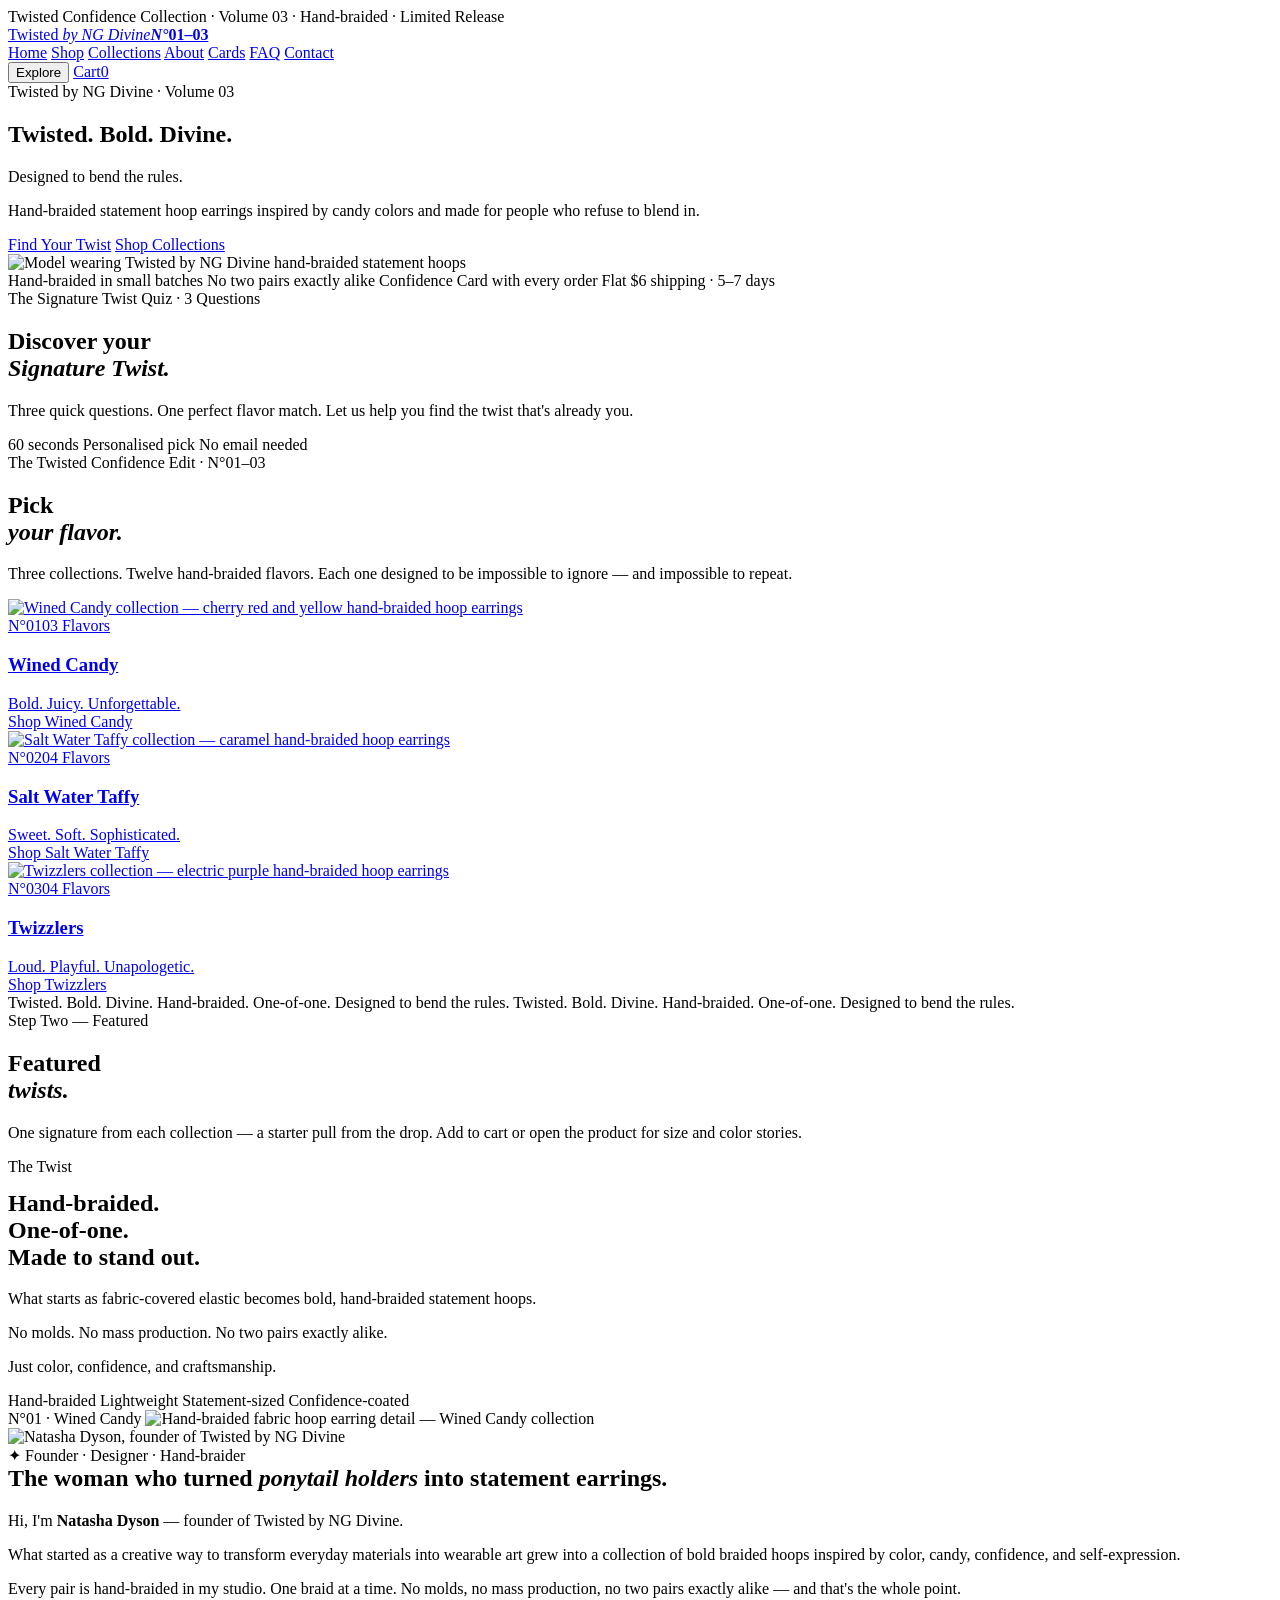
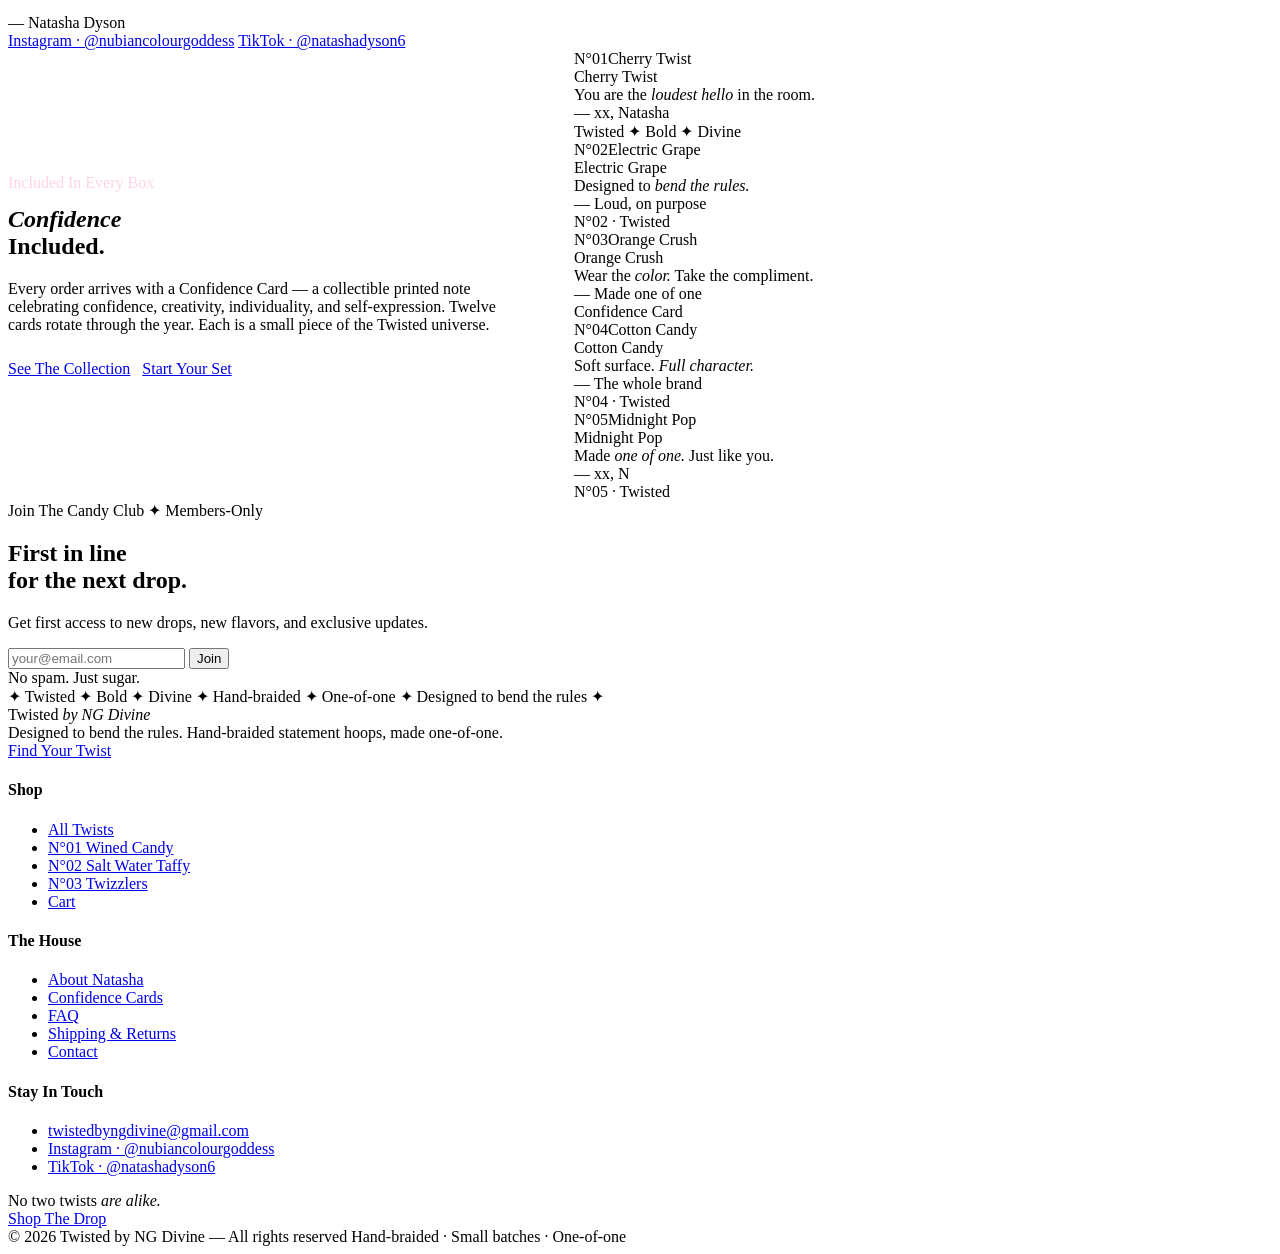
==== index.html @ 7762e37b "Add files via upload" ====
<!doctype html>
<html lang="en">
<head>
<meta charset="utf-8">
<meta name="viewport" content="width=device-width,initial-scale=1">
<title>Twisted by NG Divine — Hand-braided statement hoops</title>
<meta name="description" content="Hand-braided fabric statement hoop earrings inspired by candy colors. Twisted. Bold. Divine.">
<link rel="preconnect" href="https://fonts.googleapis.com">
<link rel="preconnect" href="https://fonts.gstatic.com" crossorigin>
<link href="https://fonts.googleapis.com/css2?family=Bodoni+Moda:ital,opsz,wght@0,6..96,400;0,6..96,500;1,6..96,400&family=Fraunces:ital,opsz,wght@0,9..144,400;0,9..144,500;1,9..144,400&family=Inter:wght@400;500&family=JetBrains+Mono:wght@400;500&display=swap" rel="stylesheet">
<link rel="stylesheet" href="assets/css/style.css">
</head>
<body>

<div class="announce"><span>Twisted Confidence Collection · Volume 03 · Hand-braided · Limited Release</span></div>

<header class="header">
  <div class="header-inner">
    <a href="index.html" class="brand"><span class="brand-name">Twisted <em>by NG Divine</em></span><b class="vol"><i>N°</i><span>01–03</span></b></a>
    <nav class="nav">
      <a href="index.html" class="active">Home</a>
      <a href="shop.html">Shop</a>
      <a href="collections.html">Collections</a>
      <a href="about.html">About</a>
      <a href="confidence-cards.html">Cards</a>
      <a href="faq.html">FAQ</a>
      <a href="contact.html">Contact</a>
    </nav>
    <div class="header-actions">
      <button class="menu-toggle" aria-label="Open menu"><span class="mt-icon" aria-hidden="true"></span><span class="mt-text">Explore</span></button>
      <a href="cart.html" class="cart-btn"><span class="cb-icon" aria-hidden="true"></span><span class="cb-text">Cart</span><span class="count cart-count">0</span></a>
    </div>
  </div>
</header>

<!-- HERO -->
<section class="hero">
  <div class="twinkles">
    <span class="sparkle-star pink" style="top:14%;left:46%"></span>
    <span class="sparkle-star orange" style="top:24%;right:8%;animation-delay:.7s"></span>
    <span class="sparkle-star purple" style="bottom:30%;left:14%;animation-delay:1.2s"></span>
    <span class="sparkle-star white" style="top:60%;right:38%;animation-delay:.4s"></span>
    <span class="sparkle-star pink" style="bottom:18%;right:14%;animation-delay:1.5s"></span>
  </div>
  <div class="hero-wrap">
    <div class="hero-text">
      <span class="eyebrow">Twisted by NG Divine · Volume 03</span>
      <h1 class="display">
        <span class="l">Twisted.</span>
        <span class="l">Bold.</span>
        <span class="l">Divine.</span>
      </h1>
      <div class="tagline">Designed to bend the rules.</div>
      <p class="copy">Hand-braided statement hoop earrings inspired by candy colors and made for people who refuse to blend in.</p>
      <div class="hero-ctas">
        <a href="#quiz-section" class="btn btn-primary">Find Your Twist</a>
        <a href="#collections" class="btn btn-outline">Shop Collections</a>
      </div>
    </div>
    <div class="hero-figure">
      <div class="hero-floats" aria-hidden="true">
        <span class="float a"></span>
        <span class="float b"></span>
        <span class="float c"></span>
      </div>
      <div class="frame">
        <img src="assets/img/hero-model.png" alt="Model wearing Twisted by NG Divine hand-braided statement hoops">
      </div>
    </div>
  </div>

  <div class="hero-strip">
    <span><i class="dot"></i> Hand-braided in small batches</span>
    <span><i class="dot p"></i> No two pairs exactly alike</span>
    <span><i class="dot o"></i> Confidence Card with every order</span>
    <span><i class="dot"></i> Flat $6 shipping · 5–7 days</span>
  </div>
</section>

<!-- QUIZ — Signature Brand Experience (Hero → Quiz → Collections) -->
<section class="quiz quiz-feature" id="quiz-section">
  <span class="orb pink med" style="top:-80px;left:-60px"></span>
  <span class="orb purple med" style="bottom:-100px;right:-60px"></span>
  <span class="orb orange small" style="top:30%;right:6%"></span>
  <div class="twinkles">
    <span class="sparkle-star pink" style="top:14%;left:10%"></span>
    <span class="sparkle-star orange" style="top:24%;right:14%;animation-delay:.6s"></span>
    <span class="sparkle-star purple" style="bottom:18%;left:18%;animation-delay:1.2s"></span>
    <span class="sparkle-star white" style="bottom:30%;right:22%;animation-delay:.3s"></span>
    <span class="sparkle-star pink" style="top:60%;left:48%;animation-delay:1.4s"></span>
  </div>
  <div class="quiz-feature-head wrap">
    <span class="eyebrow">The Signature Twist Quiz · 3 Questions</span>
    <h2 class="display">Discover your<br><em style="font-style:italic">Signature Twist.</em></h2>
    <p class="lead">Three quick questions. One perfect flavor match. Let us help you find the twist that's already you.</p>
    <div class="quiz-meta">
      <span><i class="qm-dot"></i> 60 seconds</span>
      <span><i class="qm-dot p"></i> Personalised pick</span>
      <span><i class="qm-dot o"></i> No email needed</span>
    </div>
  </div>
  <div id="quiz" class="quiz-card quiz-card-feature"></div>
</section>

<!-- PICK YOUR FLAVOR / COLLECTIONS -->
<section id="collections" class="section-tint-candy">
  <span class="orb pink med" style="top:-80px;left:-100px"></span>
  <span class="orb purple small" style="bottom:-60px;right:10%"></span>
  <span class="orb orange small" style="top:30%;right:-60px"></span>
  <div class="twinkles">
    <span class="sparkle-star pink" style="top:18%;left:8%"></span>
    <span class="sparkle-star orange" style="top:62%;left:48%;animation-delay:1s"></span>
    <span class="sparkle-star purple" style="top:30%;right:14%;animation-delay:.6s"></span>
    <span class="sparkle-star white" style="bottom:14%;left:36%;animation-delay:1.4s"></span>
  </div>
  <div class="section-head wrap">
    <div>
      <span class="eyebrow">The Twisted Confidence Edit · N°01–03</span>
      <h2 class="display">Pick<br><em style="font-style:italic;color:var(--pink)">your flavor.</em></h2>
    </div>
    <p class="lead">Three collections. Twelve hand-braided flavors. Each one designed to be impossible to ignore — and impossible to repeat.</p>
  </div>

  <div class="flavors">
    <a href="collection.html?c=wined-candy" class="flavor" data-reveal>
      <img src="assets/img/wined-candy.png" alt="Wined Candy collection — cherry red and yellow hand-braided hoop earrings">
      <div class="meta"><span>N°01</span><span>03 Flavors</span></div>
      <div class="body">
        <h3>Wined Candy</h3>
        <div class="sub">Bold. Juicy. Unforgettable.</div>
        <div class="swatches"><i class="sw" style="background:#D7142A"></i><i class="sw" style="background:#F8C400"></i><i class="sw" style="background:#1E63E0"></i><i class="sw" style="background:#9CD66E"></i></div>
        <div class="more">Shop Wined Candy</div>
      </div>
    </a>
    <a href="collection.html?c=salt-water-taffy" class="flavor" data-reveal>
      <img src="assets/img/salt-water-taffy.png" alt="Salt Water Taffy collection — caramel hand-braided hoop earrings">
      <div class="meta"><span>N°02</span><span>04 Flavors</span></div>
      <div class="body">
        <h3>Salt Water Taffy</h3>
        <div class="sub">Sweet. Soft. Sophisticated.</div>
        <div class="swatches"><i class="sw" style="background:#B07A45"></i><i class="sw" style="background:#F2E0C6"></i><i class="sw" style="background:#FFB68A"></i><i class="sw" style="background:#FCE38A"></i></div>
        <div class="more">Shop Salt Water Taffy</div>
      </div>
    </a>
    <a href="collection.html?c=twizzlers" class="flavor" data-reveal>
      <img src="assets/img/twizzlers.png" alt="Twizzlers collection — electric purple hand-braided hoop earrings">
      <div class="meta"><span>N°03</span><span>04 Flavors</span></div>
      <div class="body">
        <h3>Twizzlers</h3>
        <div class="sub">Loud. Playful. Unapologetic.</div>
        <div class="swatches"><i class="sw" style="background:#0A0606"></i><i class="sw" style="background:#7B2FBE"></i><i class="sw" style="background:#FF4FA1"></i><i class="sw" style="background:#7BC7FF"></i></div>
        <div class="more">Shop Twizzlers</div>
      </div>
    </a>
  </div>
</section>

<!-- MARQUEE -->
<div class="marquee">
  <div class="marquee-track">
    <span>Twisted. <i class="dot"></i> Bold. <i class="dot p"></i> Divine. <i class="dot o"></i> Hand-braided. <i class="dot"></i> One-of-one. <i class="dot p"></i> Designed to bend the rules. <i class="dot o"></i></span>
    <span>Twisted. <i class="dot"></i> Bold. <i class="dot p"></i> Divine. <i class="dot o"></i> Hand-braided. <i class="dot"></i> One-of-one. <i class="dot p"></i> Designed to bend the rules. <i class="dot o"></i></span>
  </div>
</div>
<div class="connector"></div>

<!-- FEATURED -->
<section id="featured">
  <span class="orb pink small" style="top:-40px;right:8%"></span>
  <span class="orb orange small" style="bottom:-60px;left:6%"></span>
  <div class="twinkles">
    <span class="sparkle-star pink" style="top:14%;left:6%"></span>
    <span class="sparkle-star purple" style="top:28%;right:8%;animation-delay:.7s"></span>
    <span class="sparkle-star orange" style="bottom:24%;left:24%;animation-delay:1.2s"></span>
    <span class="sparkle-star white" style="bottom:14%;right:18%;animation-delay:.3s"></span>
  </div>
  <div class="section-head wrap">
    <div>
      <span class="eyebrow">Step Two — Featured</span>
      <h2 class="display">Featured<br><em style="font-style:italic;color:var(--purple)">twists.</em></h2>
    </div>
    <p class="lead">One signature from each collection — a starter pull from the drop. Add to cart or open the product for size and color stories.</p>
  </div>
  <div id="featured-grid" class="featured-grid wrap"></div>
</section>

<div class="connector"></div>

<!-- THE TWIST -->
<section class="twist">
  <div class="wrap">
    <div data-reveal>
      <span class="eyebrow" style="color:var(--pink)">The Twist</span>
      <h2 class="display" style="margin-top:14px">
        <span style="display:block">Hand-braided.</span>
        <span class="pink" style="display:block">One-of-one.</span>
        <span class="org" style="display:block">Made to stand out.</span>
      </h2>
      <div class="copy">
        <p>What starts as fabric-covered elastic becomes bold, hand-braided statement hoops.</p>
        <p>No molds. No mass production. No two pairs exactly alike.</p>
        <p>Just color, confidence, and craftsmanship.</p>
      </div>
      <div class="ticker">
        <span><i class="d"></i> Hand-braided</span>
        <span><i class="d" style="background:var(--orange)"></i> Lightweight</span>
        <span><i class="d" style="background:var(--purple)"></i> Statement-sized</span>
        <span><i class="d"></i> Confidence-coated</span>
      </div>
    </div>
    <div class="twist-figure" data-reveal>
      <span class="badge">N°01 · Wined Candy</span>
      <img src="assets/img/wined-candy.png" alt="Hand-braided fabric hoop earring detail — Wined Candy collection">
    </div>
  </div>
</section>

<!-- FOUNDER -->
<section class="founder">
  <span class="orb orange med" style="top:-100px;left:-80px"></span>
  <span class="orb pink small" style="bottom:-40px;right:8%"></span>
  <div class="twinkles">
    <span class="sparkle-star pink" style="top:14%;left:48%"></span>
    <span class="sparkle-star orange" style="top:42%;right:10%;animation-delay:.7s"></span>
    <span class="sparkle-star purple" style="bottom:18%;left:40%;animation-delay:1.1s"></span>
    <span class="sparkle-star white" style="top:28%;right:42%;animation-delay:.4s"></span>
  </div>
  <div class="wrap">
    <div class="founder-img" data-reveal>
      <img src="assets/img/natasha.png" alt="Natasha Dyson, founder of Twisted by NG Divine">
    </div>
    <div data-reveal>
      <div class="founder-tag">✦ Founder · Designer · Hand-braider</div>
      <h2 class="display" style="margin-top:0">The woman who turned <em>ponytail holders</em> into statement earrings.</h2>
      <p class="founder-lead">Hi, I'm <strong>Natasha Dyson</strong> — founder of Twisted by NG Divine.</p>
      <p>What started as a creative way to transform everyday materials into wearable art grew into a collection of bold braided hoops inspired by color, candy, confidence, and self-expression.</p>
      <p>Every pair is hand-braided in my studio. One braid at a time. No molds, no mass production, no two pairs exactly alike — and that's the whole point.</p>
      <div class="sig">— Natasha Dyson</div>
      <div class="socials">
        <a href="https://instagram.com/nubiancolourgoddess" target="_blank" rel="noopener">Instagram · @nubiancolourgoddess</a>
        <a href="https://tiktok.com/@natashadyson6" target="_blank" rel="noopener">TikTok · @natashadyson6</a>
      </div>
    </div>
  </div>
</section>

<!-- CONFIDENCE CARDS -->
<section class="cc">
  <div class="twinkles">
    <span class="sparkle-star white" style="top:14%;left:8%"></span>
    <span class="sparkle-star pink" style="top:36%;right:14%;animation-delay:.6s"></span>
    <span class="sparkle-star orange" style="bottom:22%;left:24%;animation-delay:1.2s"></span>
    <span class="sparkle-star white" style="bottom:14%;right:8%;animation-delay:.3s"></span>
  </div>
  <div class="wrap" style="display:grid;grid-template-columns:.85fr 1.15fr;gap:50px;align-items:center">
    <div data-reveal>
      <span class="eyebrow" style="color:#ffd3e8">Included In Every Box</span>
      <h2 class="display" style="margin-top:14px"><em>Confidence</em><br>Included.</h2>
      <p>Every order arrives with a Confidence Card — a collectible printed note celebrating confidence, creativity, individuality, and self-expression. Twelve cards rotate through the year. Each is a small piece of the Twisted universe.</p>
      <div style="margin-top:26px;display:flex;gap:12px;flex-wrap:wrap">
        <a href="confidence-cards.html" class="btn btn-cream">See The Collection</a>
        <a href="shop.html" class="btn btn-pink">Start Your Set</a>
      </div>
    </div>
    <div class="collectible-strip" data-reveal>
      <article class="collectible cherry">
        <span class="gloss"></span><i class="csp a"></i><i class="csp b"></i><i class="csp c"></i>
        <div class="col-head"><span class="col-num">N°01</span><span class="col-stamp">Cherry Twist</span></div>
        <div>
          <div class="col-flavor"><i style="background:#ffe5ec"></i> Cherry Twist</div>
          <div class="col-quote">You are the <em>loudest hello</em> in the room.</div>
        </div>
        <div class="col-bot"><div class="col-sig">— xx, Natasha</div><div class="col-mark">Twisted ✦ Bold ✦ Divine</div></div>
      </article>
      <article class="collectible grape">
        <span class="gloss"></span><i class="csp a"></i><i class="csp b"></i><i class="csp c"></i>
        <div class="col-head"><span class="col-num">N°02</span><span class="col-stamp">Electric Grape</span></div>
        <div>
          <div class="col-flavor"><i style="background:#e9d4ff"></i> Electric Grape</div>
          <div class="col-quote">Designed to <em>bend the rules.</em></div>
        </div>
        <div class="col-bot"><div class="col-sig">— Loud, on purpose</div><div class="col-mark">N°02 · Twisted</div></div>
      </article>
      <article class="collectible orange">
        <span class="gloss"></span><i class="csp a"></i><i class="csp b"></i><i class="csp c"></i>
        <div class="col-head"><span class="col-num">N°03</span><span class="col-stamp">Orange Crush</span></div>
        <div>
          <div class="col-flavor"><i style="background:#ffe2c2"></i> Orange Crush</div>
          <div class="col-quote">Wear the <em>color.</em> Take the compliment.</div>
        </div>
        <div class="col-bot"><div class="col-sig">— Made one of one</div><div class="col-mark">Confidence Card</div></div>
      </article>
      <article class="collectible cotton">
        <span class="gloss"></span><i class="csp a"></i><i class="csp b"></i><i class="csp c"></i>
        <div class="col-head"><span class="col-num">N°04</span><span class="col-stamp">Cotton Candy</span></div>
        <div>
          <div class="col-flavor"><i style="background:#fff"></i> Cotton Candy</div>
          <div class="col-quote">Soft surface. <em>Full character.</em></div>
        </div>
        <div class="col-bot"><div class="col-sig">— The whole brand</div><div class="col-mark">N°04 · Twisted</div></div>
      </article>
      <article class="collectible midnight">
        <span class="gloss"></span><i class="csp a"></i><i class="csp b"></i><i class="csp c"></i>
        <div class="col-head"><span class="col-num">N°05</span><span class="col-stamp">Midnight Pop</span></div>
        <div>
          <div class="col-flavor"><i style="background:var(--pink);box-shadow:0 0 12px var(--pink)"></i> Midnight Pop</div>
          <div class="col-quote">Made <em>one of one.</em> Just like you.</div>
        </div>
        <div class="col-bot"><div class="col-sig">— xx, N</div><div class="col-mark">N°05 · Twisted</div></div>
      </article>
    </div>
  </div>
</section>

<!-- NEWSLETTER -->
<section class="news">
  <div class="twinkles">
    <span class="sparkle-star white" style="top:14%;left:8%"></span>
    <span class="sparkle-star pink" style="top:22%;right:12%;animation-delay:.6s"></span>
    <span class="sparkle-star white" style="bottom:24%;left:18%;animation-delay:1.2s"></span>
    <span class="sparkle-star pink" style="bottom:14%;right:8%;animation-delay:.3s"></span>
    <span class="sparkle-star white" style="top:48%;left:42%;animation-delay:1.6s"></span>
  </div>
  <div class="wrap">
    <span class="eyebrow">Join The Candy Club ✦ Members-Only</span>
    <h2 class="display">First in line<br>for the next drop.</h2>
    <p>Get first access to new drops, new flavors, and exclusive updates.</p>
    <form class="news-form" autocomplete="off">
      <input type="email" placeholder="your@email.com" required>
      <button class="btn btn-primary" type="submit">Join</button>
    </form>
    <div class="small">No spam. Just sugar.</div>
  </div>
</section>

<div class="divider-strip"><span>✦ Twisted ✦ Bold ✦ Divine ✦ Hand-braided ✦ One-of-one ✦ Designed to bend the rules ✦</span></div>

<!-- FOOTER -->
<footer class="footer">
  <div class="footer-grid">
    <div class="footer-brand">
      <div class="brand">Twisted <em style="font-style:italic">by NG Divine</em></div>
      <div class="tagline">Designed to bend the rules. Hand-braided statement hoops, made one-of-one.</div>
      <a href="shop.html" class="btn btn-pink">Find Your Twist</a>
    </div>
    <div class="footer-col">
      <h4>Shop</h4>
      <ul>
        <li><a href="shop.html">All Twists</a></li>
        <li><a href="collection.html?c=wined-candy">N°01 Wined Candy</a></li>
        <li><a href="collection.html?c=salt-water-taffy">N°02 Salt Water Taffy</a></li>
        <li><a href="collection.html?c=twizzlers">N°03 Twizzlers</a></li>
        <li><a href="cart.html">Cart</a></li>
      </ul>
    </div>
    <div class="footer-col">
      <h4>The House</h4>
      <ul>
        <li><a href="about.html">About Natasha</a></li>
        <li><a href="confidence-cards.html">Confidence Cards</a></li>
        <li><a href="faq.html">FAQ</a></li>
        <li><a href="shipping.html">Shipping & Returns</a></li>
        <li><a href="contact.html">Contact</a></li>
      </ul>
    </div>
    <div class="footer-col">
      <h4>Stay In Touch</h4>
      <ul>
        <li><a href="mailto:twistedbyngdivine@gmail.com">twistedbyngdivine@gmail.com</a></li>
        <li><a href="https://instagram.com/nubiancolourgoddess" target="_blank" rel="noopener">Instagram · @nubiancolourgoddess</a></li>
        <li><a href="https://tiktok.com/@natashadyson6" target="_blank" rel="noopener">TikTok · @natashadyson6</a></li>
      </ul>
    </div>
  </div>
  <div class="footer-statement">
    <div class="big">No two twists <em>are alike.</em></div>
    <a href="shop.html" class="btn btn-pink">Shop The Drop</a>
  </div>
  <div class="footer-bottom">
    <span>© 2026 Twisted by NG Divine — All rights reserved</span>
    <span>Hand-braided · Small batches · One-of-one</span>
  </div>
</footer>

<script src="assets/js/app.js"></script>
</body>
</html>
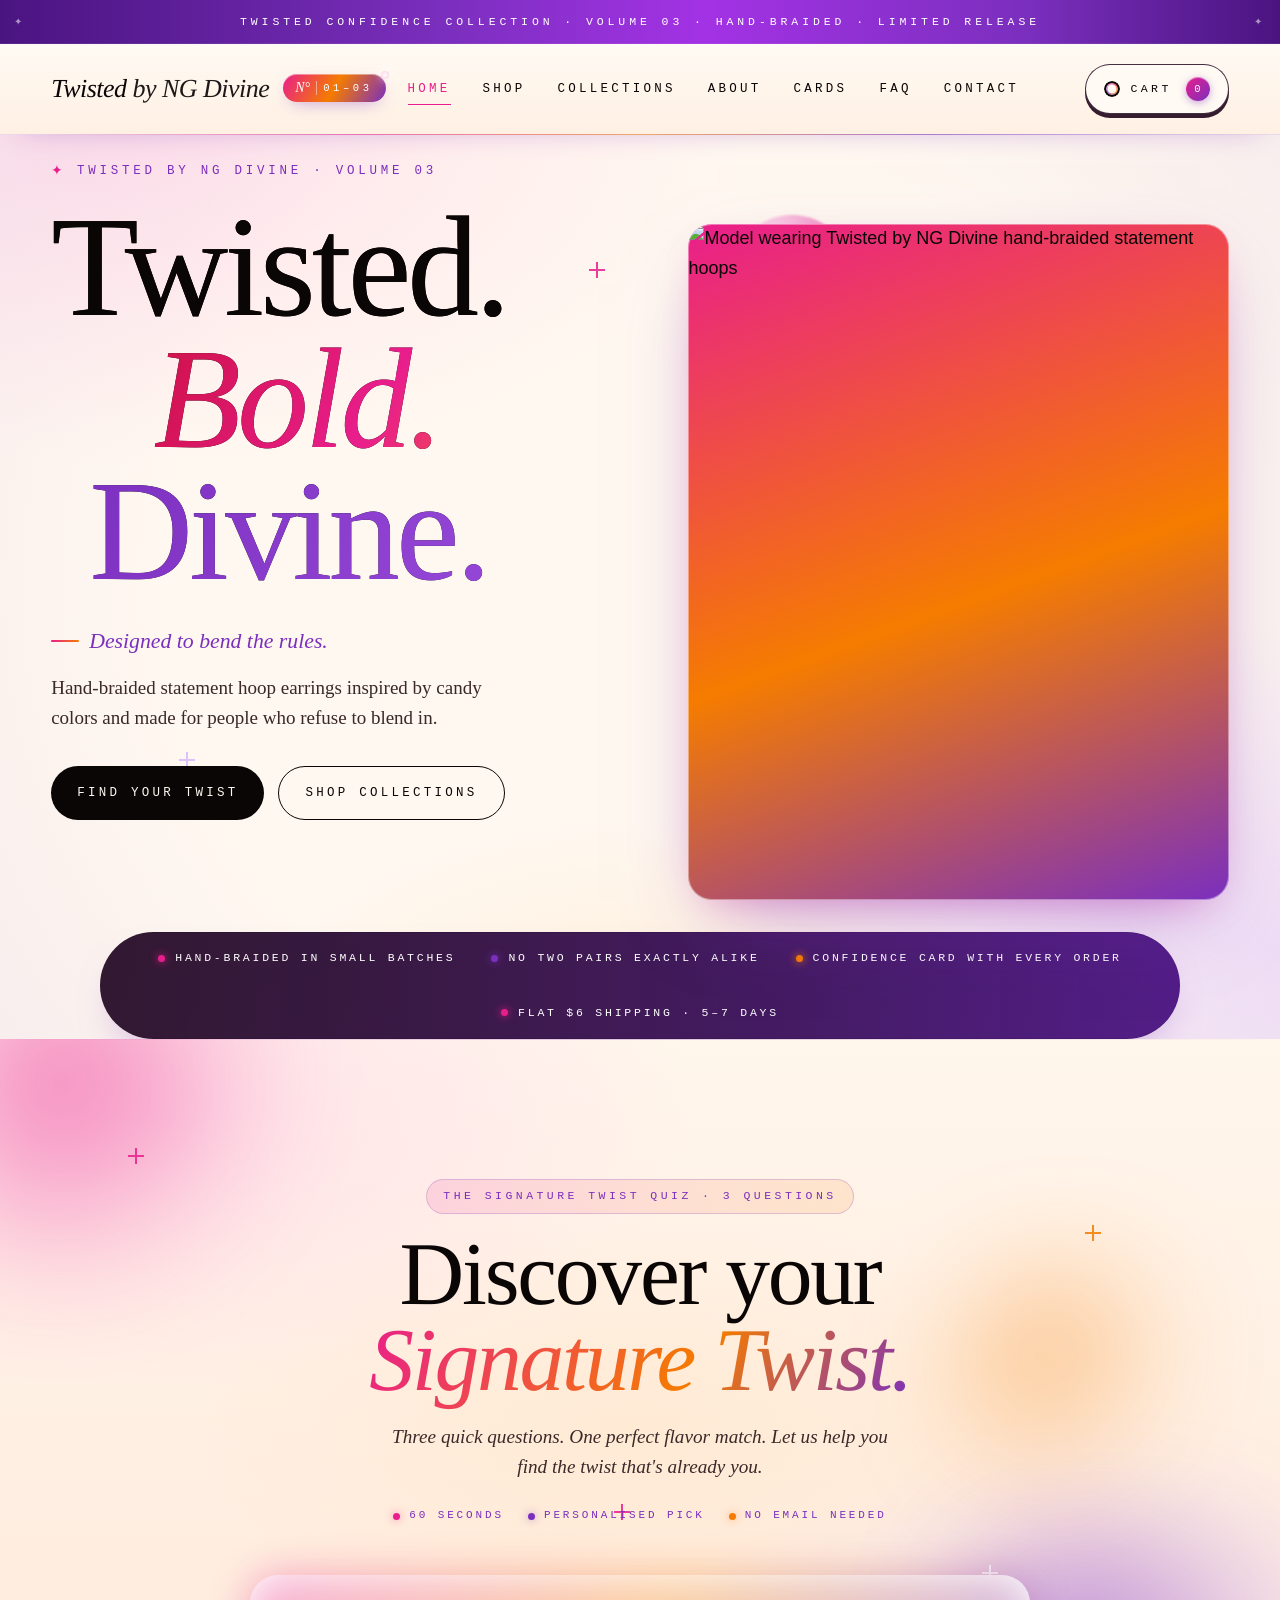
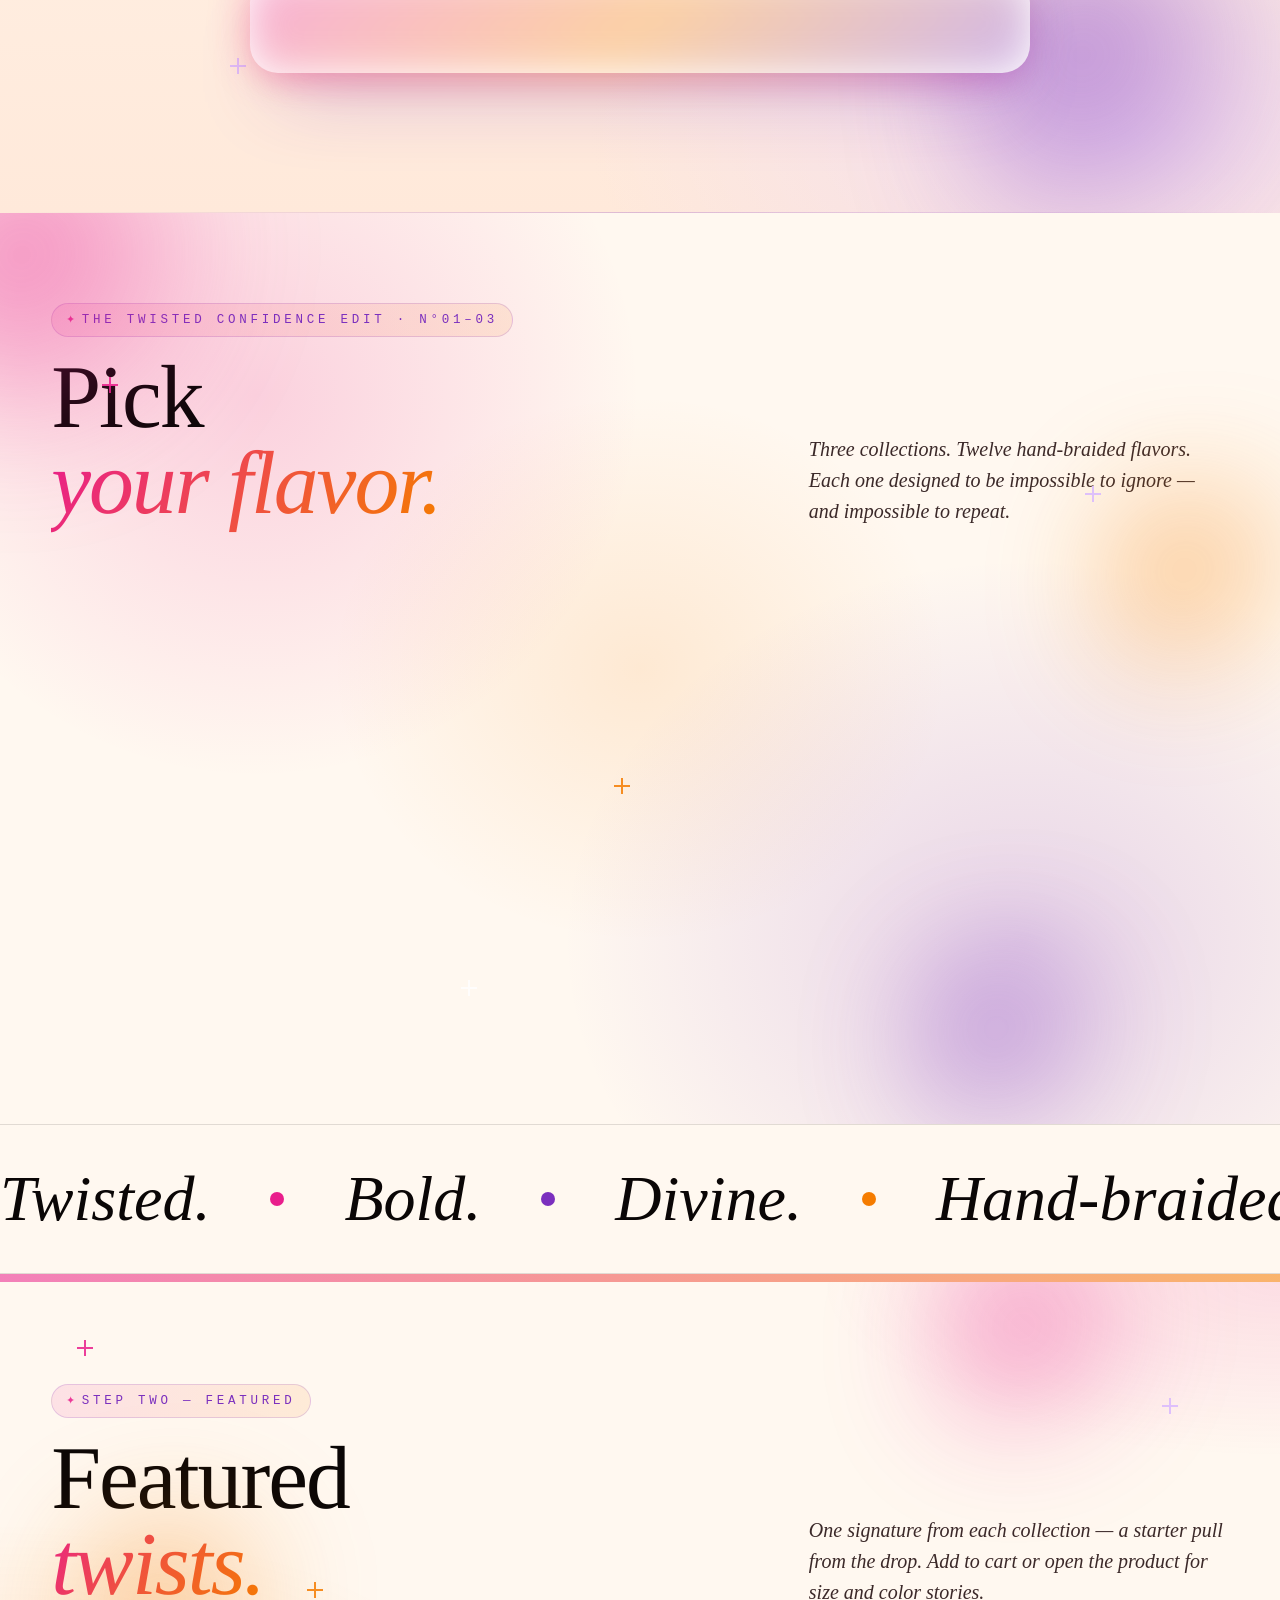
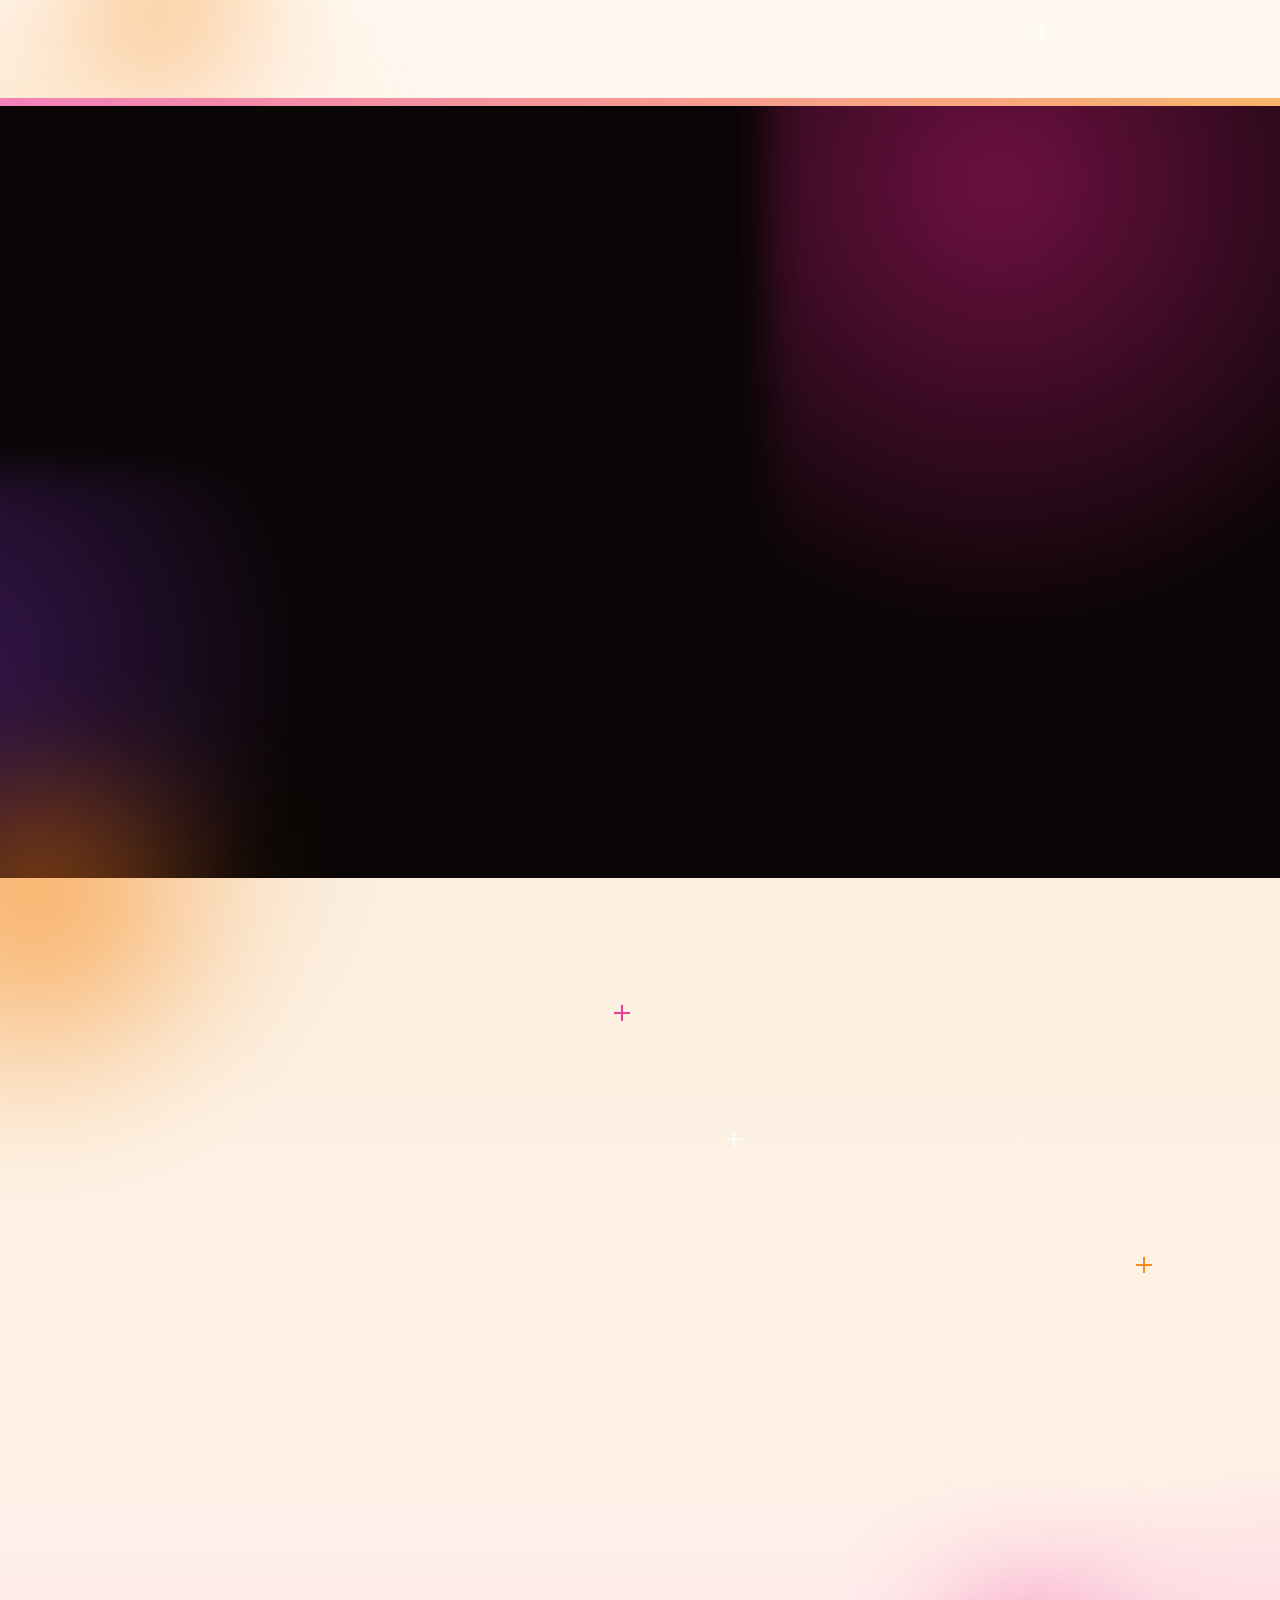
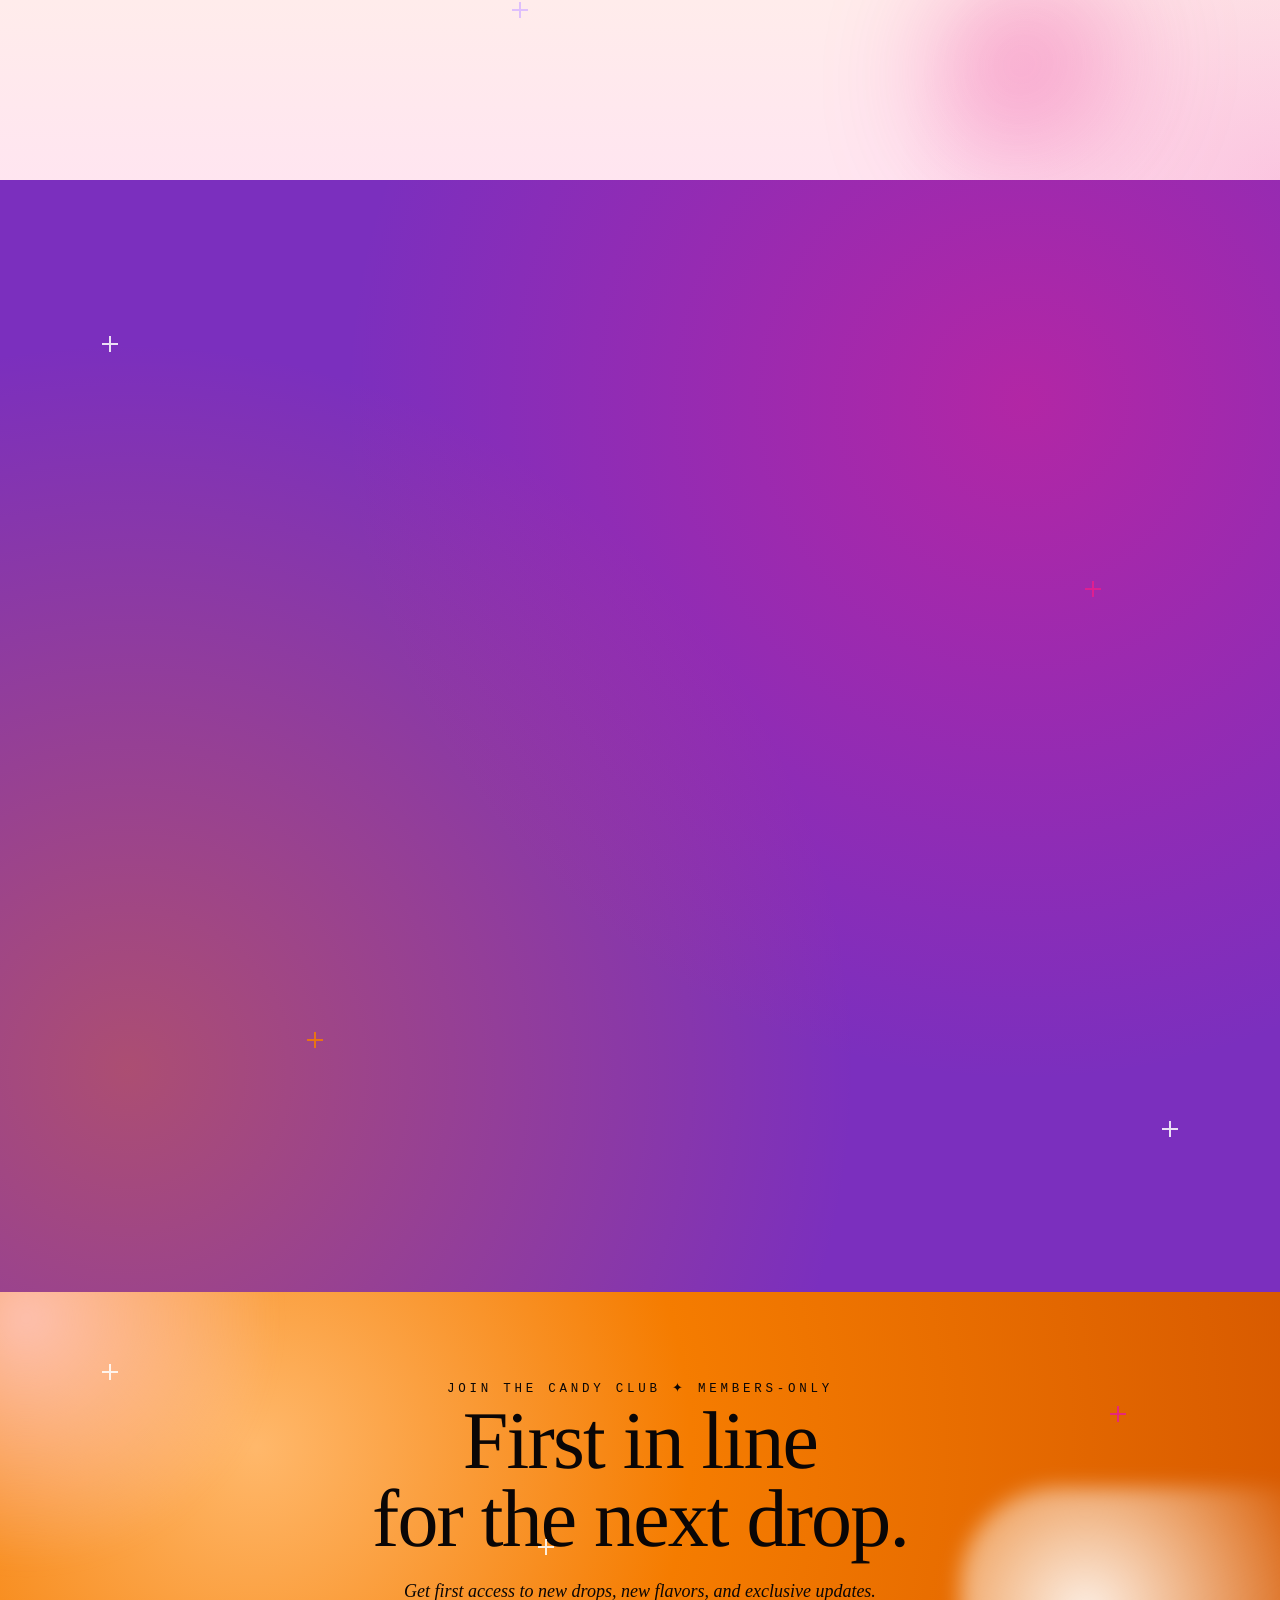
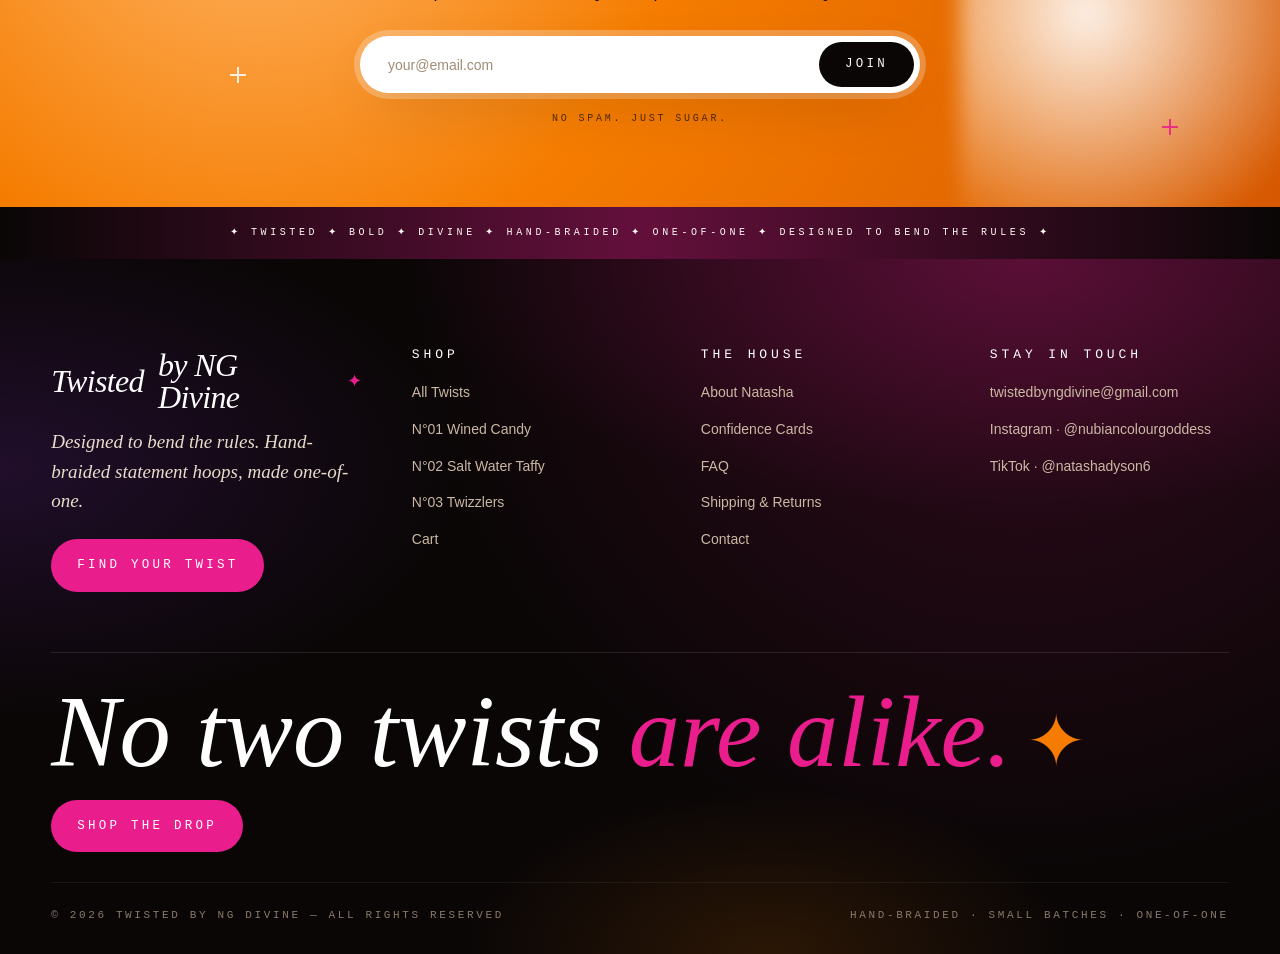
==== commit bf7a5a46: "Update index.html" ====
--- a/index.html
+++ b/index.html
@@ -8,8 +8,7 @@
 <link rel="preconnect" href="https://fonts.googleapis.com">
 <link rel="preconnect" href="https://fonts.gstatic.com" crossorigin>
 <link href="https://fonts.googleapis.com/css2?family=Bodoni+Moda:ital,opsz,wght@0,6..96,400;0,6..96,500;1,6..96,400&family=Fraunces:ital,opsz,wght@0,9..144,400;0,9..144,500;1,9..144,400&family=Inter:wght@400;500&family=JetBrains+Mono:wght@400;500&display=swap" rel="stylesheet">
-<link rel="stylesheet" href="assets/css/style.css">
-</head>
+<link rel="stylesheet" href="style.css"></head>
 <body>
 
 <div class="announce"><span>Twisted Confidence Collection · Volume 03 · Hand-braided · Limited Release</span></div>
--- a/style.css
+++ b/style.css
@@ -0,0 +1,1828 @@
+/* ============================================================
+   TWISTED BY NG DIVINE — Design System
+   Vogue editorial × candy boutique × handmade wearable art
+   ============================================================ */
+
+:root{
+  --pink:#E91E8C;
+  --pink-soft:#FFD3E8;
+  --purple:#7B2FBE;
+  --purple-deep:#3B1660;
+  --orange:#F57C00;
+  --orange-soft:#FFD8A8;
+  --cream:#FFF8F0;
+  --cream-warm:#FBEFE0;
+  --ink:#0A0606;
+  --ink-soft:#1A1414;
+  --line:rgba(10,6,6,.12);
+  --line-soft:rgba(10,6,6,.06);
+  --serif:'Fraunces','Cormorant Garamond',ui-serif,Georgia,serif;
+  --display:'Bodoni Moda','Playfair Display',serif;
+  --sans:'Inter','Helvetica Neue',Arial,sans-serif;
+  --mono:'JetBrains Mono','SFMono-Regular',monospace;
+  --max:1400px;
+  --gutter:clamp(20px,4vw,56px);
+  --shadow:0 30px 80px -30px rgba(123,47,190,.35);
+}
+
+*{box-sizing:border-box;margin:0;padding:0}
+html,body{background:var(--cream);color:var(--ink);font-family:var(--sans);-webkit-font-smoothing:antialiased;text-rendering:optimizeLegibility}
+html{scroll-behavior:smooth}
+body{overflow-x:hidden;line-height:1.5;font-size:15px}
+img{max-width:100%;display:block}
+a{color:inherit;text-decoration:none}
+button{font:inherit;cursor:pointer;border:0;background:none;color:inherit}
+
+::selection{background:var(--pink);color:#fff}
+
+/* Typography */
+.display{font-family:var(--display);font-weight:400;line-height:.86;letter-spacing:-.03em}
+.serif{font-family:var(--serif);font-weight:400;letter-spacing:-.01em}
+.eyebrow{font-family:var(--mono);font-size:11px;letter-spacing:.32em;text-transform:uppercase;font-weight:500}
+h1,h2,h3,h4{font-family:var(--display);font-weight:500;line-height:.95;letter-spacing:-.02em}
+h1{font-size:clamp(56px,11vw,180px)}
+h2{font-size:clamp(40px,7vw,96px)}
+h3{font-size:clamp(28px,3.5vw,52px)}
+p{max-width:62ch}
+
+/* ---------- Announcement bar ---------- */
+.announce{background:var(--purple);color:#fff;text-align:center;padding:10px 20px;font-family:var(--mono);font-size:11px;letter-spacing:.28em;text-transform:uppercase;position:relative;overflow:hidden}
+.announce span{display:inline-block;animation:slideIn .8s ease}
+@keyframes slideIn{from{opacity:0;transform:translateY(8px)}to{opacity:1;transform:none}}
+
+/* ---------- Header ---------- */
+.header{position:sticky;top:0;z-index:60;background:rgba(255,248,240,.85);backdrop-filter:blur(18px);-webkit-backdrop-filter:blur(18px);border-bottom:1px solid var(--line-soft)}
+.header-inner{max-width:var(--max);margin:0 auto;padding:18px var(--gutter);display:grid;grid-template-columns:1fr auto 1fr;align-items:center;gap:24px}
+.brand{font-family:var(--display);font-style:italic;font-size:24px;letter-spacing:-.02em;display:flex;align-items:center;gap:10px}
+.brand b{font-style:normal;font-family:var(--mono);font-size:10px;letter-spacing:.3em;background:var(--ink);color:var(--cream);padding:3px 8px;border-radius:99px;text-transform:uppercase;font-weight:500}
+.nav{display:flex;justify-content:center;gap:30px;font-family:var(--mono);font-size:11px;letter-spacing:.24em;text-transform:uppercase}
+.nav a{position:relative;padding:6px 0;transition:color .3s}
+.nav a:hover{color:var(--pink)}
+.nav a.active{color:var(--pink)}
+.nav a.active::after{content:"";position:absolute;left:0;right:0;bottom:0;height:1px;background:var(--pink)}
+.header-actions{display:flex;justify-content:flex-end;align-items:center;gap:18px;font-family:var(--mono);font-size:11px;letter-spacing:.24em;text-transform:uppercase}
+.cart-btn{display:inline-flex;gap:8px;align-items:center;border:1px solid var(--ink);padding:9px 16px;border-radius:99px;transition:.3s}
+.cart-btn:hover{background:var(--ink);color:var(--cream)}
+.cart-btn .count{background:var(--pink);color:#fff;font-size:10px;padding:2px 7px;border-radius:99px;min-width:18px;text-align:center}
+.menu-toggle{display:none;border:1px solid var(--ink);padding:8px 12px;border-radius:99px}
+
+@media (max-width:920px){
+  .header-inner{grid-template-columns:auto 1fr auto}
+  .nav{display:none;position:absolute;top:100%;left:0;right:0;background:var(--cream);flex-direction:column;padding:30px var(--gutter);gap:18px;border-bottom:1px solid var(--line)}
+  .nav.open{display:flex}
+  .menu-toggle{display:inline-flex}
+  .header-actions .ghost{display:none}
+}
+
+/* ---------- Buttons ---------- */
+.btn{display:inline-flex;align-items:center;justify-content:center;gap:10px;padding:16px 28px;border-radius:99px;font-family:var(--mono);font-size:11px;letter-spacing:.26em;text-transform:uppercase;transition:transform .25s ease, background .25s, color .25s, box-shadow .25s;position:relative;overflow:hidden}
+.btn-primary{background:var(--ink);color:var(--cream)}
+.btn-primary:hover{background:var(--pink);transform:translateY(-2px);box-shadow:0 10px 30px -10px rgba(233,30,140,.6)}
+.btn-outline{border:1px solid var(--ink);color:var(--ink)}
+.btn-outline:hover{background:var(--ink);color:var(--cream);transform:translateY(-2px)}
+.btn-pink{background:var(--pink);color:#fff}
+.btn-pink:hover{background:var(--ink);transform:translateY(-2px)}
+.btn-cream{background:var(--cream);color:var(--ink)}
+.btn-cream:hover{background:var(--pink);color:#fff}
+.btn-ghost{padding:12px 0;border-bottom:1px solid currentColor;border-radius:0;letter-spacing:.24em}
+
+/* ---------- Hero ---------- */
+.hero{position:relative;padding:30px var(--gutter) 0;overflow:hidden}
+.hero-wrap{max-width:var(--max);margin:0 auto;display:grid;grid-template-columns:1.05fr .95fr;gap:40px;align-items:end;min-height:78vh;position:relative}
+.hero-text{position:relative;z-index:3;padding-bottom:80px}
+.hero h1{margin:18px 0 26px}
+.hero h1 .l{display:block}
+.hero h1 .l:nth-child(2){padding-left:8vw;font-style:italic;color:var(--pink)}
+.hero h1 .l:nth-child(3){padding-left:3vw;color:var(--purple)}
+.hero .tagline{font-family:var(--serif);font-style:italic;font-size:clamp(20px,2vw,28px);color:var(--ink);margin-bottom:18px}
+.hero .copy{font-size:16px;max-width:48ch;color:#3a2f2f;margin-bottom:36px}
+.hero-ctas{display:flex;gap:14px;flex-wrap:wrap}
+.hero-figure{position:relative;align-self:stretch;display:flex;align-items:flex-end;justify-content:center}
+.hero-figure .frame{position:relative;width:100%;aspect-ratio:4/5;border-radius:200px 200px 24px 24px;overflow:hidden;background:linear-gradient(160deg,var(--pink),var(--orange) 55%,var(--purple));box-shadow:var(--shadow)}
+.hero-figure .frame img{width:100%;height:100%;object-fit:cover;mix-blend-mode:normal}
+.hero-meta{position:absolute;right:0;top:18px;font-family:var(--mono);font-size:10px;letter-spacing:.3em;text-transform:uppercase;text-align:right;opacity:.7}
+.hero-meta b{display:block;color:var(--pink)}
+.hero-floats{position:absolute;inset:0;pointer-events:none;z-index:1}
+.float{position:absolute;border-radius:99px;filter:blur(1px);opacity:.85;animation:float 8s ease-in-out infinite}
+.float.a{width:120px;height:120px;background:radial-gradient(circle at 30% 30%,#fff,var(--pink));top:14%;left:42%;animation-delay:-2s}
+.float.b{width:60px;height:60px;background:radial-gradient(circle at 30% 30%,#fff,var(--orange));bottom:18%;left:48%;animation-delay:-4s}
+.float.c{width:90px;height:90px;background:radial-gradient(circle at 30% 30%,#fff,var(--purple));top:48%;left:36%;animation-delay:-6s;opacity:.6}
+@keyframes float{0%,100%{transform:translateY(0) rotate(0)}50%{transform:translateY(-26px) rotate(8deg)}}
+
+.hero-strip{display:flex;justify-content:space-between;align-items:center;border-top:1px solid var(--line);border-bottom:1px solid var(--line);padding:18px var(--gutter);margin-top:40px;font-family:var(--mono);font-size:11px;letter-spacing:.28em;text-transform:uppercase;gap:30px;flex-wrap:wrap}
+.hero-strip span{display:inline-flex;align-items:center;gap:10px}
+.hero-strip .dot{width:6px;height:6px;border-radius:99px;background:var(--pink)}
+.hero-strip .dot.p{background:var(--purple)}
+.hero-strip .dot.o{background:var(--orange)}
+
+@media (max-width:900px){
+  .hero-wrap{grid-template-columns:1fr;min-height:auto;gap:50px}
+  .hero-text{padding-bottom:20px}
+  .hero h1 .l:nth-child(2){padding-left:6vw}
+  .hero h1 .l:nth-child(3){padding-left:2vw}
+  .hero-figure .frame{aspect-ratio:4/4.4}
+}
+
+/* ---------- Section ---------- */
+section{padding:clamp(60px,7vw,110px) var(--gutter);position:relative}
+.section-head{max-width:var(--max);margin:0 auto 44px;display:flex;justify-content:space-between;align-items:flex-end;gap:40px;flex-wrap:wrap}
+.section-head .eyebrow{display:block;margin-bottom:14px;color:var(--purple)}
+.section-head h2{max-width:14ch}
+.section-head .lead{max-width:42ch;font-family:var(--serif);font-size:18px;font-style:italic;color:#4a3838}
+.wrap{max-width:var(--max);margin:0 auto}
+
+/* ---------- Flavor cards ---------- */
+.flavors{display:grid;grid-template-columns:repeat(3,1fr);gap:18px;max-width:var(--max);margin:0 auto}
+.flavor{position:relative;display:block;aspect-ratio:3/4;border-radius:24px;overflow:hidden;color:#fff;isolation:isolate;transition:transform .5s cubic-bezier(.2,.8,.2,1)}
+.flavor:hover{transform:translateY(-6px)}
+.flavor img{position:absolute;inset:0;width:100%;height:100%;object-fit:cover;transition:transform 1s ease;z-index:0}
+.flavor:hover img{transform:scale(1.06)}
+.flavor::after{content:"";position:absolute;inset:0;background:linear-gradient(180deg,rgba(0,0,0,0) 40%,rgba(0,0,0,.78));z-index:1}
+.flavor .meta{position:absolute;top:24px;left:24px;right:24px;display:flex;justify-content:space-between;font-family:var(--mono);font-size:10px;letter-spacing:.3em;text-transform:uppercase;z-index:2}
+.flavor .body{position:absolute;bottom:0;left:0;right:0;padding:28px;z-index:2}
+.flavor h3{font-size:clamp(28px,3vw,44px);margin-bottom:8px;color:#fff}
+.flavor .sub{font-family:var(--serif);font-style:italic;font-size:18px;opacity:.92;margin-bottom:18px}
+.flavor .swatches{display:flex;gap:8px;margin-bottom:18px}
+.sw{width:18px;height:18px;border-radius:99px;border:2px solid #fff}
+.flavor .more{font-family:var(--mono);font-size:11px;letter-spacing:.3em;text-transform:uppercase;display:inline-flex;gap:10px;align-items:center}
+.flavor .more::after{content:"→";transition:transform .3s}
+.flavor:hover .more::after{transform:translateX(6px)}
+
+@media (max-width:900px){.flavors{grid-template-columns:1fr}}
+
+/* ---------- Featured twists ---------- */
+.featured-grid{display:grid;grid-template-columns:repeat(3,1fr);gap:30px;max-width:var(--max);margin:0 auto}
+.prod-card{position:relative;display:flex;flex-direction:column;gap:14px}
+.prod-card .img{position:relative;aspect-ratio:1;border-radius:18px;overflow:hidden;background:var(--cream-warm)}
+.prod-card .img img{width:100%;height:100%;object-fit:cover;transition:transform .8s}
+.prod-card:hover .img img{transform:scale(1.05)}
+.prod-card .tag{position:absolute;top:14px;left:14px;background:rgba(255,255,255,.92);font-family:var(--mono);font-size:10px;letter-spacing:.24em;text-transform:uppercase;padding:6px 10px;border-radius:99px}
+.prod-card .row{display:flex;justify-content:space-between;align-items:flex-start;gap:14px}
+.prod-card h3{font-size:24px}
+.prod-card .price{font-family:var(--mono);font-size:14px;letter-spacing:.04em}
+.prod-card .sub{font-family:var(--serif);font-style:italic;color:#4a3838;font-size:15px}
+.prod-card .actions{display:flex;gap:10px;margin-top:6px;flex-wrap:wrap}
+.prod-card .actions a,.prod-card .actions button{flex:1;text-align:center;padding:13px 14px;font-size:10px}
+
+@media (max-width:900px){.featured-grid{grid-template-columns:1fr}}
+
+/* ---------- The Twist ---------- */
+.twist{background:var(--ink);color:var(--cream);position:relative;overflow:hidden}
+.twist::before{content:"";position:absolute;width:60vw;height:60vw;border-radius:99px;background:radial-gradient(circle at 30% 30%,rgba(233,30,140,.45),transparent 60%);top:-20%;right:-20%;filter:blur(20px)}
+.twist::after{content:"";position:absolute;width:50vw;height:50vw;border-radius:99px;background:radial-gradient(circle at 30% 30%,rgba(123,47,190,.4),transparent 60%);bottom:-30%;left:-20%;filter:blur(20px)}
+.twist .wrap{position:relative;display:grid;grid-template-columns:1.2fr 1fr;gap:60px;align-items:center}
+.twist h2 .pink{color:var(--pink);font-style:italic}
+.twist h2 .org{color:var(--orange)}
+.twist h2 .pur{color:var(--purple-deep);background:linear-gradient(120deg,var(--purple),var(--pink));-webkit-background-clip:text;background-clip:text;color:transparent;font-style:italic}
+.twist .copy{margin-top:30px}
+.twist .copy p{margin-bottom:18px;font-size:17px;font-family:var(--serif);max-width:46ch;line-height:1.5;color:#f1e7d8}
+.twist .ticker{margin-top:40px;display:flex;gap:24px;font-family:var(--mono);font-size:11px;letter-spacing:.3em;text-transform:uppercase;flex-wrap:wrap}
+.twist .ticker span{display:inline-flex;align-items:center;gap:10px}
+.twist .ticker .d{width:8px;height:8px;border-radius:99px;background:var(--pink)}
+.twist-figure{position:relative;aspect-ratio:1;border-radius:24px;overflow:hidden;border:1px solid rgba(255,255,255,.12)}
+.twist-figure img{width:100%;height:100%;object-fit:cover}
+.twist-figure .badge{position:absolute;top:20px;right:20px;background:var(--cream);color:var(--ink);font-family:var(--mono);font-size:10px;letter-spacing:.3em;text-transform:uppercase;padding:8px 12px;border-radius:99px}
+
+@media (max-width:900px){.twist .wrap{grid-template-columns:1fr}}
+
+/* ---------- Quiz ---------- */
+.quiz{background:linear-gradient(160deg,var(--pink-soft),var(--cream))}
+.quiz-card{max-width:780px;margin:0 auto;background:var(--cream);border:1px solid var(--line);border-radius:28px;padding:clamp(28px,5vw,60px);box-shadow:var(--shadow);position:relative;overflow:hidden}
+.quiz-card .progress{display:flex;gap:6px;margin-bottom:30px}
+.quiz-card .progress span{flex:1;height:3px;border-radius:99px;background:var(--line)}
+.quiz-card .progress span.on{background:var(--pink)}
+.quiz-step{display:none;animation:fade .4s ease}
+.quiz-step.active{display:block}
+@keyframes fade{from{opacity:0;transform:translateY(8px)}to{opacity:1;transform:none}}
+.quiz-step .q{font-family:var(--display);font-size:clamp(28px,3.6vw,42px);margin-bottom:24px;line-height:1.05}
+.quiz-step .opts{display:grid;grid-template-columns:1fr 1fr;gap:12px}
+.quiz-step .opts button{padding:18px 20px;border:1px solid var(--ink);border-radius:18px;text-align:left;font-family:var(--serif);font-size:17px;background:#fff;transition:.3s;display:flex;justify-content:space-between;align-items:center;gap:10px}
+.quiz-step .opts button:hover{background:var(--ink);color:var(--cream);transform:translateY(-2px)}
+.quiz-step .opts button span{font-family:var(--mono);font-size:10px;letter-spacing:.28em;text-transform:uppercase;opacity:.5}
+.quiz-result{text-align:center}
+.quiz-result .eyebrow{margin-bottom:14px;color:var(--purple)}
+.quiz-result h3{font-size:clamp(40px,6vw,64px);margin-bottom:14px}
+.quiz-result p{margin:0 auto 30px;font-family:var(--serif);font-style:italic;font-size:18px}
+.quiz-result .cta{display:inline-flex;gap:10px}
+
+@media (max-width:600px){.quiz-step .opts{grid-template-columns:1fr}}
+
+/* ---------- Founder ---------- */
+.founder{background:var(--cream-warm)}
+.founder .wrap{display:grid;grid-template-columns:.9fr 1.1fr;gap:60px;align-items:center}
+.founder-img{aspect-ratio:4/4.4;border-radius:24px;overflow:hidden;border:1px solid var(--line);box-shadow:var(--shadow)}
+.founder-img img{width:100%;height:100%;object-fit:cover}
+.founder h2{margin-bottom:24px}
+.founder h2 em{color:var(--pink);font-style:italic}
+.founder p{font-family:var(--serif);font-size:18px;line-height:1.6;margin-bottom:16px;color:#3b2929}
+.founder .sig{font-family:var(--display);font-style:italic;font-size:36px;color:var(--pink);margin-top:24px}
+.founder .socials{display:flex;gap:18px;margin-top:24px;font-family:var(--mono);font-size:11px;letter-spacing:.24em;text-transform:uppercase}
+.founder .socials a{display:inline-flex;gap:8px;align-items:center;border:1px solid var(--ink);padding:10px 14px;border-radius:99px;transition:.3s}
+.founder .socials a:hover{background:var(--ink);color:var(--cream)}
+
+@media (max-width:900px){.founder .wrap{grid-template-columns:1fr}}
+
+/* ---------- Confidence card ---------- */
+.cc{background:var(--purple);color:#fff;overflow:hidden;position:relative}
+.cc::before{content:"";position:absolute;inset:0;background:radial-gradient(circle at 80% 20%,rgba(233,30,140,.5),transparent 50%),radial-gradient(circle at 10% 80%,rgba(245,124,0,.4),transparent 50%)}
+.cc .wrap{position:relative;display:grid;grid-template-columns:1.1fr .9fr;gap:60px;align-items:center}
+.cc h2{margin-bottom:24px;font-style:italic}
+.cc p{font-family:var(--serif);font-size:18px;line-height:1.55;color:#fbe9f4;max-width:42ch}
+.cc-card{aspect-ratio:5/7;border-radius:24px;background:linear-gradient(160deg,#fff,#ffe0ef);color:var(--ink);padding:36px;display:flex;flex-direction:column;justify-content:space-between;box-shadow:0 30px 80px -20px rgba(0,0,0,.4);transform:rotate(-4deg);transition:transform .6s}
+.cc-card:hover{transform:rotate(0)}
+.cc-card .top{display:flex;justify-content:space-between;font-family:var(--mono);font-size:10px;letter-spacing:.3em;text-transform:uppercase}
+.cc-card .big{font-family:var(--display);font-style:italic;font-size:clamp(36px,4.5vw,60px);line-height:.95}
+.cc-card .big em{color:var(--pink);font-style:italic}
+.cc-card .bot{font-family:var(--serif);font-style:italic;font-size:16px;color:#5a3939}
+
+@media (max-width:900px){.cc .wrap{grid-template-columns:1fr}}
+
+/* ---------- Newsletter ---------- */
+.news{background:var(--orange);color:var(--ink);text-align:center;position:relative;overflow:hidden}
+.news::before,.news::after{content:"";position:absolute;width:300px;height:300px;border-radius:99px;background:radial-gradient(circle at 30% 30%,var(--pink-soft),transparent 60%);filter:blur(40px)}
+.news::before{top:-100px;left:-100px}
+.news::after{bottom:-100px;right:-100px;background:radial-gradient(circle at 30% 30%,#fff,transparent 60%)}
+.news .wrap{position:relative;max-width:720px}
+.news .eyebrow{color:var(--ink);margin-bottom:14px}
+.news h2{margin-bottom:18px}
+.news p{margin:0 auto 30px;font-family:var(--serif);font-size:18px;font-style:italic}
+.news-form{display:flex;gap:0;max-width:560px;margin:0 auto;background:#fff;border-radius:99px;padding:6px;box-shadow:0 10px 40px -10px rgba(0,0,0,.2)}
+.news-form input{flex:1;border:0;padding:14px 22px;background:transparent;outline:none;font-family:var(--sans);font-size:14px}
+.news-form button{border-radius:99px;padding:12px 26px}
+.news .small{margin-top:18px;font-family:var(--mono);font-size:10px;letter-spacing:.28em;text-transform:uppercase;opacity:.7}
+
+/* ---------- Footer ---------- */
+.footer{background:var(--ink);color:#e9dccb;padding:90px var(--gutter) 30px;position:relative;overflow:hidden}
+.footer::before{content:"";position:absolute;inset:0;background:radial-gradient(circle at 80% 0%,rgba(233,30,140,.18),transparent 50%)}
+.footer-grid{position:relative;max-width:var(--max);margin:0 auto;display:grid;grid-template-columns:1.3fr repeat(3,1fr);gap:50px}
+.footer-brand .brand{color:#fff;font-size:32px;margin-bottom:14px}
+.footer-brand .brand b{background:var(--pink)}
+.footer-brand .tagline{font-family:var(--serif);font-style:italic;font-size:18px;color:#e9dccb;margin-bottom:24px;max-width:32ch}
+.footer-col h4{font-family:var(--mono);font-size:11px;letter-spacing:.28em;text-transform:uppercase;color:#fff;margin-bottom:18px;font-weight:500}
+.footer-col ul{list-style:none;display:flex;flex-direction:column;gap:10px;font-size:14px;color:#cbb8a4}
+.footer-col a:hover{color:var(--pink)}
+.footer-statement{position:relative;max-width:var(--max);margin:60px auto 0;padding:30px 0;border-top:1px solid rgba(255,255,255,.1);display:flex;justify-content:space-between;align-items:center;gap:20px;flex-wrap:wrap}
+.footer-statement .big{font-family:var(--display);font-style:italic;font-size:clamp(40px,7vw,96px);line-height:.9;color:#fff}
+.footer-statement .big em{color:var(--pink);font-style:italic}
+.footer-bottom{position:relative;max-width:var(--max);margin:0 auto;padding-top:24px;border-top:1px solid rgba(255,255,255,.06);display:flex;justify-content:space-between;font-family:var(--mono);font-size:10px;letter-spacing:.24em;text-transform:uppercase;color:#8a7a68;flex-wrap:wrap;gap:14px}
+@media (max-width:900px){.footer-grid{grid-template-columns:1fr 1fr}}
+@media (max-width:600px){.footer-grid{grid-template-columns:1fr}}
+
+/* ---------- Sparkles ---------- */
+.sparkle{position:fixed;pointer-events:none;width:8px;height:8px;border-radius:99px;z-index:9999;animation:spark .9s ease-out forwards}
+@keyframes spark{0%{transform:scale(0) rotate(0);opacity:1}100%{transform:scale(1.2) translate(var(--dx,0),var(--dy,0)) rotate(180deg);opacity:0}}
+
+.toast{position:fixed;bottom:30px;left:50%;transform:translateX(-50%) translateY(80px);background:var(--ink);color:#fff;padding:14px 24px;border-radius:99px;font-family:var(--mono);font-size:11px;letter-spacing:.24em;text-transform:uppercase;z-index:200;transition:transform .35s cubic-bezier(.2,.8,.2,1);box-shadow:0 20px 50px -10px rgba(0,0,0,.4)}
+.toast.on{transform:translateX(-50%) translateY(0)}
+.toast .dot{display:inline-block;width:8px;height:8px;border-radius:99px;background:var(--pink);margin-right:10px}
+
+/* ---------- Marquee ---------- */
+.marquee{overflow:hidden;border-top:1px solid var(--line);border-bottom:1px solid var(--line);padding:22px 0;background:var(--cream)}
+.marquee-track{display:flex;gap:60px;white-space:nowrap;animation:scroll 30s linear infinite;font-family:var(--display);font-style:italic;font-size:clamp(36px,5vw,72px);color:var(--ink)}
+.marquee-track span{display:inline-flex;align-items:center;gap:60px}
+.marquee-track .dot{width:14px;height:14px;border-radius:99px;background:var(--pink);display:inline-block}
+.marquee-track .dot.p{background:var(--purple)}
+.marquee-track .dot.o{background:var(--orange)}
+@keyframes scroll{from{transform:translateX(0)}to{transform:translateX(-50%)}}
+
+/* ---------- Shop / Catalog ---------- */
+.page-hero{padding:60px var(--gutter) 30px;text-align:center;border-bottom:1px solid var(--line)}
+.page-hero .eyebrow{color:var(--purple);margin-bottom:18px}
+.page-hero h1{font-size:clamp(56px,10vw,140px);margin-bottom:18px}
+.page-hero p{margin:0 auto;font-family:var(--serif);font-style:italic;font-size:18px;max-width:54ch;color:#4a3838}
+
+.filters{display:flex;justify-content:center;gap:8px;padding:30px var(--gutter);flex-wrap:wrap}
+.filters button{padding:10px 18px;border:1px solid var(--ink);border-radius:99px;font-family:var(--mono);font-size:10px;letter-spacing:.28em;text-transform:uppercase;transition:.3s}
+.filters button:hover,.filters button.on{background:var(--ink);color:var(--cream)}
+
+.shop-grid{display:grid;grid-template-columns:repeat(3,1fr);gap:30px;max-width:var(--max);margin:0 auto;padding:0 var(--gutter) 100px}
+@media (max-width:900px){.shop-grid{grid-template-columns:1fr 1fr}}
+@media (max-width:600px){.shop-grid{grid-template-columns:1fr}}
+
+/* ---------- Product page ---------- */
+.pdp{max-width:var(--max);margin:0 auto;padding:40px var(--gutter) 100px;display:grid;grid-template-columns:1.1fr .9fr;gap:60px}
+.pdp-img{position:relative;aspect-ratio:1;border-radius:24px;overflow:hidden;background:var(--cream-warm)}
+.pdp-img img{width:100%;height:100%;object-fit:cover}
+.pdp-img .tag{position:absolute;top:20px;left:20px;background:rgba(255,255,255,.95);font-family:var(--mono);font-size:10px;letter-spacing:.28em;text-transform:uppercase;padding:8px 12px;border-radius:99px}
+.pdp .crumbs{font-family:var(--mono);font-size:10px;letter-spacing:.28em;text-transform:uppercase;color:#7a6a58;margin-bottom:18px;display:flex;gap:8px}
+.pdp .crumbs a:hover{color:var(--pink)}
+.pdp h1{font-size:clamp(42px,5vw,72px);margin-bottom:8px}
+.pdp .coll{font-family:var(--serif);font-style:italic;color:var(--purple);font-size:18px;margin-bottom:18px}
+.pdp .price-big{font-family:var(--display);font-size:36px;margin-bottom:24px}
+.pdp .desc{font-family:var(--serif);font-size:17px;line-height:1.55;color:#3b2929;margin-bottom:30px}
+.pdp .label{font-family:var(--mono);font-size:11px;letter-spacing:.28em;text-transform:uppercase;margin-bottom:12px;display:block}
+.pdp .sizes{display:grid;grid-template-columns:repeat(3,1fr);gap:10px;margin-bottom:28px}
+.pdp .sizes button{border:1px solid var(--ink);border-radius:14px;padding:16px 14px;text-align:left;transition:.3s;background:#fff;font-family:var(--serif)}
+.pdp .sizes button:hover,.pdp .sizes button.on{background:var(--ink);color:var(--cream)}
+.pdp .sizes button .s{font-family:var(--display);font-size:20px;display:block;margin-bottom:6px}
+.pdp .sizes button .p{font-family:var(--mono);font-size:12px;letter-spacing:.1em}
+.pdp .qty{display:inline-flex;align-items:center;border:1px solid var(--ink);border-radius:99px;margin-right:14px;margin-bottom:20px}
+.pdp .qty button{width:44px;height:44px;font-size:18px}
+.pdp .qty input{width:50px;border:0;text-align:center;font-family:var(--mono);font-size:14px;background:transparent;outline:none}
+.pdp .add{display:flex;gap:12px;margin-bottom:30px;flex-wrap:wrap}
+.pdp .add .btn{flex:1;min-width:200px;padding:18px 24px}
+.pdp .info{border-top:1px solid var(--line);padding-top:24px;font-family:var(--serif);font-size:15px;color:#4a3838;display:flex;flex-direction:column;gap:8px}
+.pdp .info span{display:flex;gap:10px}
+.pdp .info b{color:var(--pink);font-weight:400;font-family:var(--mono);font-size:10px;letter-spacing:.2em;text-transform:uppercase;align-self:center}
+
+@media (max-width:900px){.pdp{grid-template-columns:1fr}}
+
+/* ---------- Cart ---------- */
+.cart-page{max-width:1100px;margin:0 auto;padding:40px var(--gutter) 100px}
+.cart-page h1{font-size:clamp(48px,7vw,96px);margin-bottom:8px}
+.cart-page .sub{font-family:var(--serif);font-style:italic;font-size:18px;color:#4a3838;margin-bottom:50px}
+.cart-grid{display:grid;grid-template-columns:1.4fr .8fr;gap:50px;align-items:flex-start}
+.cart-items{display:flex;flex-direction:column;gap:20px}
+.cart-item{display:grid;grid-template-columns:120px 1fr auto;gap:20px;padding:20px;border:1px solid var(--line);border-radius:18px;background:#fff;align-items:center}
+.cart-item .ci-img{aspect-ratio:1;border-radius:12px;overflow:hidden;background:var(--cream-warm)}
+.cart-item .ci-img img{width:100%;height:100%;object-fit:cover}
+.cart-item h3{font-size:20px;margin-bottom:4px}
+.cart-item .ci-meta{font-family:var(--mono);font-size:10px;letter-spacing:.26em;text-transform:uppercase;color:#7a6a58;display:flex;gap:10px;flex-wrap:wrap}
+.cart-item .ci-qty{display:inline-flex;align-items:center;border:1px solid var(--ink);border-radius:99px;margin-top:12px}
+.cart-item .ci-qty button{width:32px;height:32px}
+.cart-item .ci-qty span{padding:0 12px;font-family:var(--mono);font-size:12px}
+.cart-item .ci-right{text-align:right;display:flex;flex-direction:column;gap:8px;align-items:flex-end}
+.cart-item .ci-price{font-family:var(--display);font-size:22px}
+.cart-item .ci-remove{font-family:var(--mono);font-size:10px;letter-spacing:.24em;text-transform:uppercase;color:#a08c75;border-bottom:1px solid currentColor;padding-bottom:2px}
+.cart-item .ci-remove:hover{color:var(--pink)}
+.cart-summary{background:var(--ink);color:var(--cream);border-radius:24px;padding:36px;position:sticky;top:90px}
+.cart-summary h3{color:#fff;margin-bottom:24px;font-size:26px}
+.cart-summary .row{display:flex;justify-content:space-between;padding:12px 0;border-bottom:1px solid rgba(255,255,255,.1);font-family:var(--mono);font-size:12px;letter-spacing:.16em;text-transform:uppercase}
+.cart-summary .row.tot{font-family:var(--display);font-size:26px;text-transform:none;letter-spacing:0;padding-top:24px;border-bottom:0}
+.cart-summary .btn{width:100%;margin-top:24px;justify-content:center}
+.cart-summary .note{font-family:var(--serif);font-style:italic;font-size:14px;color:#cbb8a4;margin-top:18px;line-height:1.5}
+.cart-empty{text-align:center;padding:80px 20px}
+.cart-empty h2{margin-bottom:18px}
+.cart-empty p{margin:0 auto 30px;font-family:var(--serif);font-style:italic;font-size:18px}
+@media (max-width:900px){.cart-grid{grid-template-columns:1fr}.cart-item{grid-template-columns:90px 1fr;grid-template-rows:auto auto}.cart-item .ci-right{grid-column:1/-1;flex-direction:row;justify-content:space-between;align-items:center}}
+
+/* ---------- About / FAQ / Pages ---------- */
+.long{max-width:760px;margin:0 auto;padding:0 var(--gutter) 100px}
+.long h2{margin:60px 0 18px;font-size:clamp(28px,3.5vw,40px)}
+.long h2:first-child{margin-top:0}
+.long p{font-family:var(--serif);font-size:18px;line-height:1.65;margin-bottom:16px;max-width:none;color:#3b2929}
+.long ul{padding-left:1.4em;margin-bottom:16px}
+.long li{font-family:var(--serif);font-size:18px;line-height:1.65;margin-bottom:8px;color:#3b2929}
+.long blockquote{font-family:var(--display);font-style:italic;font-size:clamp(24px,3vw,36px);line-height:1.2;color:var(--pink);border-left:3px solid var(--pink);padding-left:30px;margin:40px 0}
+.faq{display:flex;flex-direction:column;border-top:1px solid var(--line)}
+.faq details{border-bottom:1px solid var(--line);padding:24px 0}
+.faq summary{font-family:var(--display);font-size:24px;cursor:pointer;list-style:none;display:flex;justify-content:space-between;align-items:center;gap:20px}
+.faq summary::-webkit-details-marker{display:none}
+.faq summary::after{content:"+";font-family:var(--mono);font-weight:300;font-size:30px;color:var(--pink);transition:transform .3s}
+.faq details[open] summary::after{content:"–"}
+.faq details p{margin-top:14px;font-family:var(--serif);font-size:17px;color:#3b2929}
+
+/* ---------- Contact form ---------- */
+.contact-form{display:grid;gap:14px;margin-top:30px}
+.contact-form .grid2{display:grid;grid-template-columns:1fr 1fr;gap:14px}
+.contact-form input,.contact-form textarea{padding:16px 18px;border:1px solid var(--line);border-radius:14px;font-family:var(--serif);font-size:16px;background:#fff;outline:none;transition:.3s}
+.contact-form input:focus,.contact-form textarea:focus{border-color:var(--pink)}
+.contact-form textarea{resize:vertical;min-height:160px}
+.contact-form button{justify-self:flex-start}
+@media (max-width:600px){.contact-form .grid2{grid-template-columns:1fr}}
+
+/* ---------- Color helpers (collection accent backgrounds) ---------- */
+.bg-pink{background:var(--pink-soft)}
+.bg-cream{background:var(--cream-warm)}
+.bg-purple{background:var(--purple);color:#fff}
+
+/* ---------- Reveal animation ---------- */
+[data-reveal]{opacity:0;transform:translateY(30px);transition:opacity .9s ease, transform .9s ease}
+[data-reveal].in{opacity:1;transform:none}
+
+/* ============================================================
+   REFINEMENT PASS — Cohesion, color, candy ambience
+   ============================================================ */
+
+/* --- Page-wide ambient candy gradient layer (very subtle) --- */
+body::before{
+  content:"";position:fixed;inset:0;z-index:-1;pointer-events:none;
+  background:
+    radial-gradient(800px 600px at 8% 6%,  rgba(233,30,140,.10), transparent 60%),
+    radial-gradient(900px 700px at 95% 22%, rgba(123,47,190,.10), transparent 60%),
+    radial-gradient(700px 600px at 50% 55%, rgba(245,124,0,.07), transparent 65%),
+    radial-gradient(700px 600px at 0% 95%, rgba(233,30,140,.08), transparent 60%);
+}
+
+/* --- Decorative orbs (placed inside sections) --- */
+.orb{position:absolute;border-radius:99px;filter:blur(60px);pointer-events:none;z-index:0;opacity:.55;animation:orbFloat 14s ease-in-out infinite}
+.orb.pink   {background:radial-gradient(circle at 30% 30%, var(--pink), transparent 60%)}
+.orb.purple {background:radial-gradient(circle at 30% 30%, var(--purple), transparent 60%)}
+.orb.orange {background:radial-gradient(circle at 30% 30%, var(--orange), transparent 60%)}
+.orb.small  {width:240px;height:240px}
+.orb.med    {width:380px;height:380px}
+.orb.big    {width:520px;height:520px}
+@keyframes orbFloat{0%,100%{transform:translateY(0) translateX(0) scale(1)}50%{transform:translateY(-30px) translateX(20px) scale(1.06)}}
+
+/* --- Candy dust SVG accents --- */
+.dust{position:absolute;pointer-events:none;z-index:0;opacity:.7}
+.dust svg{display:block}
+
+/* --- Always-on twinkle stars (ambient, slow) --- */
+.twinkles{position:absolute;inset:0;pointer-events:none;z-index:1;overflow:hidden}
+.twinkle{position:absolute;width:8px;height:8px;background:radial-gradient(circle, #fff 0%, rgba(255,255,255,.4) 50%, transparent 100%);border-radius:99px;animation:twinkle 3.5s ease-in-out infinite;opacity:.0}
+.twinkle::before,.twinkle::after{content:"";position:absolute;inset:0;background:inherit;border-radius:inherit}
+.twinkle.p{background:radial-gradient(circle, var(--pink) 0%, rgba(233,30,140,.4) 50%, transparent 100%)}
+.twinkle.o{background:radial-gradient(circle, var(--orange) 0%, rgba(245,124,0,.4) 50%, transparent 100%)}
+.twinkle.v{background:radial-gradient(circle, #d9b8ff 0%, rgba(123,47,190,.4) 50%, transparent 100%)}
+@keyframes twinkle{0%,100%{opacity:0;transform:scale(.5) rotate(0)}50%{opacity:1;transform:scale(1.4) rotate(180deg)}}
+
+/* 4-point sparkle (CSS only) */
+.sparkle-star{position:absolute;width:14px;height:14px;pointer-events:none;animation:twinkle 4s ease-in-out infinite}
+.sparkle-star::before,.sparkle-star::after{content:"";position:absolute;background:currentColor;left:50%;top:50%}
+.sparkle-star::before{width:100%;height:2px;transform:translate(-50%,-50%)}
+.sparkle-star::after{width:2px;height:100%;transform:translate(-50%,-50%)}
+.sparkle-star.pink{color:var(--pink)}
+.sparkle-star.orange{color:var(--orange)}
+.sparkle-star.purple{color:#d9b8ff}
+.sparkle-star.white{color:#fff}
+
+/* --- Section connectors (transition strips) --- */
+.connector{height:8px;background:linear-gradient(90deg,var(--pink),var(--orange),var(--purple),var(--pink));background-size:300% 100%;animation:flow 16s linear infinite}
+@keyframes flow{0%{background-position:0 0}100%{background-position:300% 0}}
+.connector-fade{height:80px;margin-top:-40px;pointer-events:none;position:relative;z-index:2}
+.connector-fade.to-pink   {background:linear-gradient(to bottom, transparent, rgba(255,211,232,.7))}
+.connector-fade.to-cream  {background:linear-gradient(to bottom, transparent, var(--cream-warm))}
+.connector-fade.to-black  {background:linear-gradient(to bottom, transparent, var(--ink))}
+.connector-fade.from-pink {background:linear-gradient(to top, transparent, rgba(255,211,232,.7))}
+
+/* --- Tighten hero spacing --- */
+.hero{padding-top:20px}
+.hero-strip{margin-top:30px}
+
+/* --- Section background variants for cohesion --- */
+.section-tint-pink   {background:linear-gradient(180deg, var(--cream) 0%, #fff3f8 40%, #ffe5f0 100%);}
+.section-tint-warm   {background:linear-gradient(180deg, var(--cream-warm) 0%, #ffeed7 60%, #ffe2c2 100%);}
+.section-tint-violet {background:linear-gradient(180deg, #fff3f8 0%, #f2e6ff 60%, #e9d8ff 100%);}
+.section-tint-candy  {background:
+  radial-gradient(50% 70% at 20% 20%, rgba(233,30,140,.18), transparent 60%),
+  radial-gradient(60% 70% at 80% 80%, rgba(123,47,190,.18), transparent 60%),
+  radial-gradient(40% 50% at 50% 50%, rgba(245,124,0,.12), transparent 60%),
+  var(--cream);
+}
+
+/* --- Pick Your Flavor: layer color glow under cards --- */
+#collections{position:relative;overflow:hidden}
+#collections .flavors{position:relative;z-index:2}
+.flavor{box-shadow:0 30px 60px -30px rgba(123,47,190,.5)}
+.flavor .body{background:linear-gradient(to top, rgba(0,0,0,.6), transparent 90%);padding-top:80px}
+
+/* --- Featured grid: lift + candy frame --- */
+#featured{background:
+  radial-gradient(60% 70% at 100% 0%, rgba(233,30,140,.12), transparent 60%),
+  radial-gradient(60% 70% at 0% 100%, rgba(245,124,0,.10), transparent 60%),
+  var(--cream);
+  overflow:hidden;
+}
+.prod-card{padding:14px;border-radius:24px;background:#fff;border:1px solid var(--line-soft);transition:transform .5s ease, box-shadow .5s ease}
+.prod-card:hover{transform:translateY(-6px);box-shadow:0 30px 60px -20px rgba(233,30,140,.35)}
+.prod-card .img{border-radius:14px}
+.prod-card .tag{background:linear-gradient(90deg, var(--pink), var(--orange));color:#fff;border:0}
+.prod-card .row{padding:0 6px}
+.prod-card .swatches{padding:0 6px}
+.prod-card .actions{padding:0 6px 4px}
+.prod-card .price{font-family:var(--display);font-size:18px;font-style:italic;color:var(--purple)}
+
+/* --- Quiz: more candy ambience --- */
+.quiz{background:
+  radial-gradient(50% 60% at 0% 0%, rgba(233,30,140,.22), transparent 60%),
+  radial-gradient(50% 60% at 100% 100%, rgba(123,47,190,.22), transparent 60%),
+  linear-gradient(180deg, #ffe5f0, #fff3e6 60%, #f3e5ff);
+}
+.quiz-card{background:#fff;border:1px solid rgba(233,30,140,.18);position:relative;overflow:visible}
+.quiz-card::before{content:"";position:absolute;inset:-2px;border-radius:30px;background:linear-gradient(135deg, var(--pink), var(--orange), var(--purple));z-index:-1;opacity:.35;filter:blur(20px)}
+
+/* --- Founder section: editorial color layers --- */
+.founder{background:
+  radial-gradient(50% 60% at 0% 0%, rgba(245,124,0,.18), transparent 60%),
+  radial-gradient(50% 60% at 100% 100%, rgba(233,30,140,.16), transparent 60%),
+  linear-gradient(180deg, var(--cream-warm), #fff3e6 60%, #ffe5f0);
+}
+.founder-img{position:relative;border-radius:24px}
+.founder-img::after{
+  content:"";position:absolute;inset:-14px;border-radius:30px;background:conic-gradient(from 0deg, var(--pink), var(--orange), var(--purple), var(--pink));z-index:-1;filter:blur(24px);opacity:.55;animation:spin 20s linear infinite;
+}
+@keyframes spin{to{transform:rotate(360deg)}}
+.founder-tag{display:inline-flex;align-items:center;gap:8px;padding:8px 14px;border-radius:99px;background:linear-gradient(90deg, var(--pink), var(--orange));color:#fff;font-family:var(--mono);font-size:10px;letter-spacing:.28em;text-transform:uppercase;margin-bottom:18px}
+.founder .sig{position:relative;display:inline-block}
+.founder .sig::after{content:"✦";color:var(--orange);margin-left:10px;font-style:normal;animation:twinkle 3s ease-in-out infinite}
+
+/* --- Confidence Cards block on homepage: tighter, richer --- */
+.cc{padding-top:80px;padding-bottom:80px}
+.cc .cc-card{aspect-ratio:5/7}
+
+/* --- Newsletter: bigger candy energy --- */
+.news{padding-top:80px;padding-bottom:80px;background:
+  radial-gradient(circle at 20% 30%, #ffb86b, var(--orange) 40%, #d65800 100%);
+}
+.news::before{background:radial-gradient(circle at 30% 30%, rgba(255,211,232,.7), transparent 60%);width:420px;height:420px;filter:blur(10px)}
+.news::after{background:radial-gradient(circle at 30% 30%, rgba(255,255,255,.9), transparent 60%);width:420px;height:420px;filter:blur(10px)}
+.news h2{color:var(--ink)}
+.news-form{box-shadow:0 20px 60px -20px rgba(0,0,0,.3), 0 0 0 6px rgba(255,255,255,.25)}
+.news .news-form input::placeholder{color:#a08c75}
+
+/* --- Footer: candy luxury layer --- */
+.footer{background:
+  radial-gradient(80% 60% at 80% 0%, rgba(233,30,140,.22), transparent 60%),
+  radial-gradient(60% 60% at 0% 30%, rgba(123,47,190,.20), transparent 60%),
+  radial-gradient(40% 40% at 60% 100%, rgba(245,124,0,.14), transparent 60%),
+  var(--ink);
+}
+.footer-brand .brand{position:relative}
+.footer-brand .brand::after{content:"✦";color:var(--pink);margin-left:10px;font-size:18px;animation:twinkle 3s ease-in-out infinite}
+.footer-statement .big em{position:relative}
+.footer-statement .big em::after{content:"✦";color:var(--orange);font-style:normal;margin-left:14px;font-size:.7em;display:inline-block;animation:twinkle 3.5s ease-in-out infinite}
+
+/* --- Editorial divider line --- */
+.divider-strip{padding:18px var(--gutter);background:var(--ink);color:var(--cream);font-family:var(--mono);font-size:10px;letter-spacing:.36em;text-transform:uppercase;text-align:center;position:relative;overflow:hidden}
+.divider-strip::before{content:"";position:absolute;inset:0;background:linear-gradient(90deg, transparent, rgba(233,30,140,.4), transparent);animation:shimmer 5s linear infinite}
+@keyframes shimmer{from{transform:translateX(-100%)}to{transform:translateX(100%)}}
+.divider-strip span{position:relative}
+
+/* ============================================================
+   COLLECTIBLE CONFIDENCE CARDS — fashion-candy trading cards
+   ============================================================ */
+.cards-collection{display:grid;grid-template-columns:repeat(3,1fr);gap:26px;max-width:var(--max);margin:0 auto;padding:0 var(--gutter)}
+@media (max-width:900px){.cards-collection{grid-template-columns:1fr 1fr}}
+@media (max-width:600px){.cards-collection{grid-template-columns:1fr}}
+
+.collectible{
+  position:relative;aspect-ratio:3/4;border-radius:24px;padding:22px;
+  display:flex;flex-direction:column;justify-content:space-between;
+  color:#fff;overflow:hidden;isolation:isolate;
+  box-shadow:0 30px 60px -20px rgba(0,0,0,.35);
+  transform:translateY(0);transition:transform .5s cubic-bezier(.2,.8,.2,1), box-shadow .5s;
+}
+.collectible:hover{transform:translateY(-8px) rotate(-1deg);box-shadow:0 40px 80px -20px rgba(0,0,0,.5)}
+.collectible::before{
+  content:"";position:absolute;inset:0;background:
+    radial-gradient(120% 60% at 50% -10%, rgba(255,255,255,.45), transparent 60%),
+    radial-gradient(80% 40% at 50% 110%, rgba(0,0,0,.35), transparent 60%);
+  z-index:1;pointer-events:none;
+}
+.collectible::after{
+  content:"";position:absolute;inset:-1px;border:1px solid rgba(255,255,255,.35);border-radius:24px;pointer-events:none;z-index:3;
+}
+.collectible > *{position:relative;z-index:2}
+
+/* Gloss highlight that slowly travels across each card */
+.collectible .gloss{
+  position:absolute;top:-50%;left:-30%;width:60%;height:200%;
+  background:linear-gradient(115deg, transparent 30%, rgba(255,255,255,.45) 50%, transparent 70%);
+  transform:rotate(8deg);animation:glide 7s ease-in-out infinite;z-index:2;pointer-events:none;
+}
+@keyframes glide{0%{transform:translateX(-40%) rotate(8deg)}50%{transform:translateX(220%) rotate(8deg)}100%{transform:translateX(220%) rotate(8deg)}}
+
+.collectible .col-head{display:flex;justify-content:space-between;align-items:flex-start;gap:12px}
+.collectible .col-num{font-family:var(--mono);font-size:10px;letter-spacing:.3em;text-transform:uppercase;opacity:.9}
+.collectible .col-stamp{font-family:var(--mono);font-size:9px;letter-spacing:.3em;text-transform:uppercase;padding:5px 9px;border-radius:99px;background:rgba(255,255,255,.18);backdrop-filter:blur(8px);-webkit-backdrop-filter:blur(8px);border:1px solid rgba(255,255,255,.3)}
+.collectible .col-flavor{font-family:var(--display);font-style:italic;font-size:clamp(20px,2vw,26px);margin-top:18px;display:flex;align-items:center;gap:10px;line-height:1}
+.collectible .col-flavor i{display:inline-block;width:12px;height:12px;border-radius:99px;background:#fff;box-shadow:0 0 12px rgba(255,255,255,.7)}
+.collectible .col-quote{font-family:var(--display);font-style:italic;font-size:clamp(26px,3vw,38px);line-height:1.02;margin-top:14px}
+.collectible .col-quote em{color:#fff;background:rgba(255,255,255,.16);padding:0 6px;border-radius:6px;font-style:italic}
+.collectible .col-bot{display:flex;justify-content:space-between;align-items:flex-end;gap:12px;margin-top:18px}
+.collectible .col-sig{font-family:var(--serif);font-style:italic;font-size:14px;opacity:.95;max-width:18ch;line-height:1.3}
+.collectible .col-mark{font-family:var(--mono);font-size:9px;letter-spacing:.3em;text-transform:uppercase;opacity:.8;text-align:right}
+
+/* On-card mini sparkles */
+.collectible .csp{position:absolute;width:10px;height:10px;color:rgba(255,255,255,.9);z-index:2;pointer-events:none}
+.collectible .csp::before,.collectible .csp::after{content:"";position:absolute;background:currentColor;left:50%;top:50%}
+.collectible .csp::before{width:100%;height:1.5px;transform:translate(-50%,-50%)}
+.collectible .csp::after{width:1.5px;height:100%;transform:translate(-50%,-50%)}
+.collectible .csp.a{top:14%;right:14%;animation:twinkle 2.6s ease-in-out infinite}
+.collectible .csp.b{top:46%;right:8%;width:6px;height:6px;animation:twinkle 3.2s ease-in-out infinite .8s}
+.collectible .csp.c{bottom:28%;left:18%;width:8px;height:8px;animation:twinkle 4s ease-in-out infinite .4s}
+
+/* Flavor identities */
+.collectible.cherry   {background:radial-gradient(120% 80% at 20% 10%, #ff5b87, #d7142a 60%, #5b0510 100%)}
+.collectible.grape    {background:radial-gradient(120% 80% at 80% 10%, #b366f0, #7B2FBE 50%, #2e0a55 100%)}
+.collectible.orange   {background:radial-gradient(120% 80% at 50% 10%, #ffb86b, #F57C00 55%, #5a2900 100%)}
+.collectible.cotton   {background:radial-gradient(120% 80% at 30% 20%, #ffd3e8, #ff9bc6 50%, #e91e8c 100%)}
+.collectible.midnight {background:radial-gradient(120% 80% at 80% 0%, #2a1a36, #0A0606 60%, #000 100%)}
+.collectible.midnight .col-stamp{background:rgba(233,30,140,.2);border-color:rgba(233,30,140,.5)}
+.collectible.lemon    {background:radial-gradient(120% 80% at 30% 10%, #fff2cc, #fce38a 50%, #c79a00 100%);color:#3a2900}
+.collectible.lemon .col-stamp{background:rgba(0,0,0,.08);border-color:rgba(0,0,0,.15);color:#3a2900}
+.collectible.lemon .col-quote em{background:rgba(0,0,0,.08);color:#3a2900}
+.collectible.lemon .csp{color:rgba(0,0,0,.6)}
+.collectible.caramel  {background:radial-gradient(120% 80% at 50% 10%, #e5b685, #B07A45 55%, #4a2d10 100%)}
+.collectible.peach    {background:radial-gradient(120% 80% at 30% 20%, #ffd3d3, #ffb68a 50%, #c45f3a 100%)}
+
+/* Tight 5-card showcase (homepage section optional) */
+.collectible-strip{display:flex;gap:18px;justify-content:center;flex-wrap:wrap;max-width:var(--max);margin:0 auto;padding:0 var(--gutter)}
+.collectible-strip .collectible{flex:0 1 230px;aspect-ratio:3/4.2;transform:rotate(-3deg)}
+.collectible-strip .collectible:nth-child(2){transform:rotate(2deg) translateY(-8px)}
+.collectible-strip .collectible:nth-child(3){transform:rotate(-1deg) translateY(4px)}
+.collectible-strip .collectible:nth-child(4){transform:rotate(3deg) translateY(-4px)}
+.collectible-strip .collectible:nth-child(5){transform:rotate(-2deg) translateY(8px)}
+.collectible-strip .collectible:hover{transform:rotate(0) translateY(-14px) scale(1.04);z-index:5}
+
+/* Tighten Confidence Card homepage section to use new collectible */
+.cc .wrap{align-items:stretch}
+.cc-card{padding:26px;aspect-ratio:auto}
+
+/* ============================================================
+   FINAL POLISH PASS — Bug fixes, mobile readability, cohesion
+   ============================================================ */
+
+/* ---------- Hero overlap fix ---------- */
+/* Move floating orbs inward (off the model's face) and behind the frame */
+.hero-figure{position:relative}
+.hero-floats{position:absolute;inset:0;pointer-events:none;z-index:0;overflow:hidden;border-radius:200px 200px 24px 24px}
+.float.a{top:8%;left:8%}      /* upper-left, behind frame */
+.float.b{bottom:10%;left:8%}   /* lower-left */
+.float.c{top:42%;left:-4%}     /* mid-left, mostly off */
+.hero-figure .frame{position:relative;z-index:2}
+@media (max-width:900px){
+  .hero-floats{display:none}            /* hide orbs on mobile to keep face clear */
+  .hero{padding-top:14px}
+  .hero-wrap{gap:32px}
+  .hero h1{margin:14px 0 18px}
+  .hero .copy{margin-bottom:24px}
+}
+
+/* ---------- Header / Nav readability ---------- */
+.nav{gap:28px;font-size:12px;letter-spacing:.22em}
+.cart-btn{padding:11px 18px;font-size:12px}
+.brand{font-size:26px}
+@media (max-width:920px){
+  .nav{padding:24px var(--gutter) 30px;gap:22px;font-size:16px;letter-spacing:.16em}
+  .nav a{padding:10px 0;font-family:var(--display);font-style:italic;text-transform:none;letter-spacing:0;font-size:24px;line-height:1}
+  .nav a.active{color:var(--pink)}
+  .menu-toggle{padding:10px 16px;font-size:11px;letter-spacing:.22em}
+  .cart-btn{padding:9px 14px;font-size:11px}
+  .brand{font-size:20px}
+  .brand b{display:none}
+  .header-inner{padding:14px var(--gutter);gap:14px}
+}
+
+/* ---------- Mobile typography lifts ---------- */
+@media (max-width:768px){
+  body{font-size:16px;line-height:1.55}
+  .eyebrow{font-size:11px;letter-spacing:.28em}
+  .announce{font-size:10px;letter-spacing:.22em;padding:11px 18px}
+  .section-head{margin-bottom:30px}
+  .section-head .lead{font-size:17px}
+  section{padding-left:clamp(20px,5vw,28px);padding-right:clamp(20px,5vw,28px)}
+}
+
+/* ---------- Buttons: bigger tap target on mobile ---------- */
+@media (max-width:768px){
+  .btn{padding:16px 24px;font-size:12px;letter-spacing:.22em}
+  .btn-ghost{padding:12px 0}
+}
+
+/* ---------- Pick Your Flavor cards: bigger labels mobile ---------- */
+.flavor h3{font-size:clamp(32px,3.6vw,48px)}
+.flavor .sub{font-size:17px}
+.flavor .meta{font-size:11px;letter-spacing:.26em}
+.flavor .more{font-size:12px;letter-spacing:.28em}
+.flavor .body{padding:26px 26px 28px}
+@media (max-width:900px){
+  .flavors{gap:14px}
+  .flavor{aspect-ratio:4/3}
+  .flavor h3{font-size:34px}
+}
+
+/* ---------- Featured / Product card v2 (collection-first hierarchy) ---------- */
+.prod-card{padding:16px;display:flex;flex-direction:column;gap:0}
+.prod-card .img{aspect-ratio:1;margin-bottom:18px}
+.prod-card .tag{padding:7px 12px;font-size:10px;letter-spacing:.26em;border-radius:99px}
+.pc-body{display:flex;flex-direction:column;gap:12px;padding:0 4px 4px}
+.pc-coll{
+  display:inline-block;align-self:flex-start;
+  font-family:var(--mono);font-size:10px;letter-spacing:.28em;text-transform:uppercase;
+  padding:5px 10px;border-radius:99px;
+  background:linear-gradient(90deg, rgba(233,30,140,.12), rgba(245,124,0,.12));
+  color:var(--purple);
+  border:1px solid rgba(123,47,190,.18);
+}
+.pc-name{font-family:var(--display);font-size:clamp(22px,2.2vw,28px);line-height:1;margin:0}
+.pc-name a{color:var(--ink)}
+.pc-name a:hover{color:var(--pink)}
+.pc-row{display:flex;justify-content:space-between;align-items:center;gap:14px;margin-top:2px}
+.pc-row .swatches{display:flex;gap:8px}
+.pc-row .sw{width:18px;height:18px;border-radius:99px}
+.pc-price{font-family:var(--display);font-style:italic;font-size:22px;color:var(--purple);white-space:nowrap}
+.prod-card .actions{display:flex;gap:8px;margin-top:8px;flex-wrap:wrap}
+.prod-card .actions .btn{flex:1;padding:13px 14px;font-size:10px;min-width:0}
+@media (max-width:600px){
+  .prod-card .actions{flex-wrap:nowrap}
+  .pc-name{font-size:24px}
+  .pc-price{font-size:24px}
+}
+
+/* ---------- The Twist section: tighter copy block ---------- */
+@media (max-width:900px){
+  .twist{padding-top:60px;padding-bottom:60px}
+  .twist .copy p{font-size:17px}
+}
+
+/* ---------- Quiz card readability ---------- */
+.quiz-step .q{margin-bottom:20px}
+.quiz-step .opts button{padding:18px 18px;font-size:16px;line-height:1.3}
+@media (max-width:600px){
+  .quiz-card{padding:24px}
+  .quiz-step .q{font-size:24px}
+  .quiz-step .opts button{font-size:15px;padding:16px}
+}
+
+/* ---------- Founder section refinement ---------- */
+.founder h2{font-size:clamp(34px,4.2vw,56px);line-height:1;margin-bottom:22px}
+.founder h2 em{color:var(--pink);font-style:italic}
+.founder .founder-lead{font-family:var(--serif);font-size:20px;color:var(--ink);margin-bottom:18px;font-style:normal}
+.founder .founder-lead strong{font-weight:500;color:var(--purple)}
+.founder p{font-size:17px;line-height:1.65;color:#3b2929}
+.founder .sig{font-size:30px;margin-top:20px}
+.founder .socials{margin-top:20px;flex-wrap:wrap}
+.founder .socials a{font-size:10px;padding:9px 13px}
+@media (max-width:900px){
+  .founder .wrap{gap:32px}
+  .founder-img{aspect-ratio:4/4.2;max-width:480px;margin:0 auto}
+  .founder h2{font-size:32px}
+  .founder .founder-lead{font-size:18px}
+  .founder p{font-size:16px}
+  .founder .sig{font-size:24px}
+}
+
+/* ---------- Collectibles: tighter, more candy ---------- */
+.collectible{padding:20px;aspect-ratio:3/4.1}
+.collectible .col-head{align-items:center}
+.collectible .col-num{font-size:9.5px;letter-spacing:.28em}
+.collectible .col-stamp{font-size:9px;padding:5px 10px}
+.collectible .col-flavor{font-size:clamp(20px,2vw,26px);margin-top:14px}
+.collectible .col-quote{font-size:clamp(24px,2.8vw,34px);line-height:1.04;margin-top:10px}
+.collectible .col-bot{margin-top:14px}
+.collectible .col-sig{font-size:13px;max-width:20ch}
+.collectible .col-mark{font-size:9px;letter-spacing:.28em}
+
+/* Collectibles strip on homepage — calmer rotations, cleaner stack */
+.collectible-strip{gap:14px}
+.collectible-strip .collectible{flex:0 1 220px;aspect-ratio:3/4.2;transform:rotate(-2deg)}
+.collectible-strip .collectible:nth-child(2){transform:rotate(1.5deg) translateY(-6px)}
+.collectible-strip .collectible:nth-child(3){transform:rotate(-1deg) translateY(2px)}
+.collectible-strip .collectible:nth-child(4){transform:rotate(2deg) translateY(-3px)}
+.collectible-strip .collectible:nth-child(5){transform:rotate(-1.5deg) translateY(6px)}
+@media (max-width:900px){
+  .collectible-strip{gap:12px}
+  .collectible-strip .collectible{flex:1 1 calc(50% - 8px);min-width:0;transform:none !important}
+  .collectible-strip .collectible:hover{transform:translateY(-6px) !important}
+}
+@media (max-width:520px){
+  .collectible-strip .collectible{flex:1 1 100%;max-width:340px;aspect-ratio:3/3.8}
+}
+
+/* Confidence Cards page grid — improved card aspect on mobile */
+.cards-collection{gap:22px}
+@media (max-width:600px){
+  .cards-collection{gap:16px;grid-template-columns:1fr}
+  .collectible{aspect-ratio:3/3.8;padding:22px}
+  .collectible .col-quote{font-size:28px}
+}
+
+/* CC homepage block layout: stack on tablet */
+@media (max-width:900px){
+  .cc .wrap{grid-template-columns:1fr !important;gap:30px}
+  .cc{padding-top:60px;padding-bottom:60px}
+}
+
+/* ---------- Newsletter mobile fix ---------- */
+@media (max-width:600px){
+  .news{padding-top:60px;padding-bottom:60px}
+  .news h2{font-size:42px}
+  .news-form{flex-direction:column;background:transparent;padding:0;gap:10px;box-shadow:none}
+  .news-form input{background:#fff;border-radius:99px;padding:16px 22px;font-size:16px;box-shadow:0 10px 30px -10px rgba(0,0,0,.2)}
+  .news-form button{width:100%;padding:16px 24px}
+}
+
+/* ---------- Page hero mobile spacing ---------- */
+@media (max-width:768px){
+  .page-hero{padding:36px var(--gutter) 24px}
+  .page-hero h1{font-size:clamp(56px,16vw,96px)}
+  .page-hero p{font-size:17px}
+}
+
+/* ---------- Marquee mobile size ---------- */
+@media (max-width:600px){
+  .marquee{padding:16px 0}
+  .marquee-track{font-size:34px;gap:36px}
+  .marquee-track .dot{width:10px;height:10px}
+}
+
+/* ---------- Footer spacing fix mobile ---------- */
+@media (max-width:600px){
+  .footer{padding:60px var(--gutter) 24px}
+  .footer-grid{gap:36px}
+  .footer-statement{margin-top:40px}
+  .footer-statement .big{font-size:48px}
+  .footer-bottom{font-size:9px}
+}
+
+/* ---------- Filter chips mobile fix ---------- */
+@media (max-width:600px){
+  .filters{padding:22px 16px;gap:6px}
+  .filters button{padding:10px 14px;font-size:10px;letter-spacing:.22em}
+}
+
+/* ---------- PDP mobile ---------- */
+@media (max-width:900px){
+  .pdp{padding:30px var(--gutter) 60px;gap:30px}
+  .pdp h1{font-size:44px}
+  .pdp .desc{font-size:16px}
+}
+
+/* ---------- Cart mobile ---------- */
+@media (max-width:600px){
+  .cart-summary{padding:26px;border-radius:20px}
+  .cart-page h1{font-size:48px}
+}
+
+/* ---------- Section connector spacing fix ---------- */
+.connector + section{padding-top:clamp(70px,8vw,110px)}
+
+/* ---------- Hero strip text bigger on mobile ---------- */
+@media (max-width:600px){
+  .hero-strip{padding:14px var(--gutter);gap:14px}
+  .hero-strip span{font-size:10px;letter-spacing:.22em}
+}
+
+/* ---------- Sparkle stars — slightly larger so they read on retina ---------- */
+.sparkle-star{width:16px;height:16px}
+
+/* ---------- Quiz section spacing fix mobile ---------- */
+@media (max-width:600px){
+  .quiz{padding-top:60px;padding-bottom:60px}
+}
+
+/* ============================================================
+   HEADER BRANDING REFINEMENT — Twisted Custom Identity
+   ============================================================ */
+
+/* Sticky header gets a candy under-glow */
+.header{
+  background:linear-gradient(180deg, rgba(255,248,240,.96) 0%, rgba(255,236,224,.86) 100%);
+  border-bottom:1px solid rgba(123,47,190,.14);
+  box-shadow:0 12px 30px -22px rgba(123,47,190,.35);
+}
+.header::after{
+  content:"";position:absolute;left:0;right:0;bottom:-1px;height:1px;
+  background:linear-gradient(90deg, transparent, var(--pink) 28%, var(--orange) 50%, var(--purple) 72%, transparent);
+  opacity:.55;pointer-events:none;
+}
+.header{position:sticky}
+
+/* ---------- BRAND + VOLUME BADGE ---------- */
+.brand{display:inline-flex;align-items:center;gap:14px;line-height:1}
+.brand .brand-name{font-family:var(--display);font-style:italic;letter-spacing:-.02em;font-size:26px;color:var(--ink)}
+.brand .brand-name em{font-style:italic;font-weight:400}
+
+/* Collectible drop marker — magazine issue number */
+.brand b.vol{
+  position:relative;display:inline-flex;align-items:center;gap:4px;
+  font-style:normal;font-family:var(--mono);
+  padding:6px 12px 6px 11px;border-radius:99px;
+  background:linear-gradient(120deg,#E91E8C 0%,#F57C00 55%,#7B2FBE 100%);
+  color:#fff;
+  font-size:10px;letter-spacing:.32em;text-transform:uppercase;font-weight:500;
+  box-shadow:0 6px 16px -6px rgba(233,30,140,.55), inset 0 1px 0 rgba(255,255,255,.35);
+  transform:translateY(-1px);
+}
+.brand b.vol i{
+  font-style:italic;font-family:var(--display);
+  font-size:13px;letter-spacing:0;font-weight:500;
+  padding-right:5px;border-right:1px solid rgba(255,255,255,.45);
+  margin-right:1px;
+}
+.brand b.vol span{padding-left:1px}
+.brand b.vol::after{
+  content:"";position:absolute;top:-3px;right:-3px;width:8px;height:8px;border-radius:99px;
+  background:radial-gradient(circle, #fff 0%, #FFD8E8 70%);
+  box-shadow:0 0 8px rgba(255,255,255,.9);
+  animation:twinkle 2.4s ease-in-out infinite;
+}
+
+/* ---------- MENU TOGGLE ("Explore") ---------- */
+.menu-toggle{
+  position:relative;display:none;align-items:center;gap:10px;
+  padding:11px 18px 11px 14px;border-radius:99px;
+  background:#fff;border:1px solid var(--ink);
+  font-family:var(--mono);font-size:11px;letter-spacing:.28em;text-transform:uppercase;
+  color:var(--ink);
+  transition:transform .25s ease, box-shadow .25s ease, background .25s ease, color .25s ease;
+  box-shadow:0 4px 0 var(--ink);
+}
+.menu-toggle:hover{background:var(--pink);color:#fff;border-color:var(--pink);box-shadow:0 4px 0 var(--purple);transform:translateY(-1px)}
+.menu-toggle:active{transform:translateY(2px);box-shadow:0 1px 0 var(--ink)}
+.menu-toggle .mt-text{font-weight:500}
+/* Braided-twist icon made from two staggered dots-stack lines */
+.menu-toggle .mt-icon{
+  position:relative;width:18px;height:14px;flex:0 0 18px;
+}
+.menu-toggle .mt-icon::before,
+.menu-toggle .mt-icon::after{
+  content:"";position:absolute;left:0;right:0;height:2px;border-radius:2px;
+  background:currentColor;
+}
+.menu-toggle .mt-icon::before{top:2px;background:linear-gradient(90deg,var(--pink),var(--orange))}
+.menu-toggle .mt-icon::after{bottom:2px;background:linear-gradient(90deg,var(--orange),var(--purple))}
+.menu-toggle:hover .mt-icon::before,
+.menu-toggle:hover .mt-icon::after{background:#fff}
+
+/* Open state */
+.nav.open ~ .header-actions .menu-toggle,
+.menu-toggle.open{background:var(--ink);color:#fff}
+
+/* ---------- CART BUTTON — premium candy pill ---------- */
+.cart-btn{
+  position:relative;display:inline-flex;align-items:center;gap:10px;
+  padding:11px 14px 11px 14px;border-radius:99px;
+  background:#fff;border:1px solid var(--ink);
+  font-family:var(--mono);font-size:11px;letter-spacing:.28em;text-transform:uppercase;
+  color:var(--ink);font-weight:500;
+  transition:transform .25s ease, box-shadow .25s ease, background .25s ease, color .25s ease;
+  box-shadow:0 4px 0 var(--ink);
+}
+.cart-btn:hover{
+  background:linear-gradient(120deg,var(--pink) 0%,var(--orange) 100%);
+  color:#fff;border-color:transparent;
+  box-shadow:0 4px 0 var(--purple);
+  transform:translateY(-1px);
+}
+.cart-btn:active{transform:translateY(2px);box-shadow:0 1px 0 var(--ink)}
+.cart-btn .cb-text{padding-right:2px}
+
+/* Hoop icon — CSS-drawn braided hoop */
+.cart-btn .cb-icon{
+  position:relative;width:16px;height:16px;flex:0 0 16px;
+  border-radius:99px;
+  border:2px solid var(--ink);
+  background:
+    radial-gradient(circle at 30% 30%, rgba(255,255,255,.6), transparent 50%),
+    conic-gradient(from 0deg, var(--pink), var(--orange), var(--purple), var(--pink));
+  -webkit-mask:radial-gradient(circle, transparent 4px, #000 5px);
+          mask:radial-gradient(circle, transparent 4px, #000 5px);
+  box-shadow:inset 0 0 0 1px rgba(255,255,255,.4);
+}
+.cart-btn:hover .cb-icon{
+  border-color:#fff;
+  background:
+    radial-gradient(circle at 30% 30%, rgba(255,255,255,.7), transparent 50%),
+    conic-gradient(from 0deg, #fff, #FFE0EC, #fff, #FFE0EC);
+}
+
+/* Count pill — candy chip */
+.cart-btn .count{
+  display:inline-flex;align-items:center;justify-content:center;
+  min-width:22px;height:22px;padding:0 7px;border-radius:99px;
+  background:linear-gradient(135deg,var(--pink),var(--purple));
+  color:#fff;font-family:var(--mono);font-size:10px;letter-spacing:.06em;font-weight:500;
+  box-shadow:0 2px 6px -1px rgba(123,47,190,.5), inset 0 1px 0 rgba(255,255,255,.4);
+  margin-left:2px;
+}
+.cart-btn:hover .count{background:#fff;color:var(--pink);box-shadow:0 2px 6px -1px rgba(0,0,0,.2)}
+
+/* ---------- Header tighten ---------- */
+.header-inner{gap:18px}
+.header-actions{gap:12px}
+
+/* ---------- Mobile header refinement ---------- */
+@media (max-width:920px){
+  .menu-toggle{display:inline-flex}
+  .brand .brand-name{font-size:20px}
+  .brand b.vol{padding:5px 10px;font-size:9px;letter-spacing:.28em}
+  .brand b.vol i{font-size:11px}
+  .menu-toggle{padding:10px 14px 10px 12px;font-size:10px;letter-spacing:.24em;gap:8px;box-shadow:0 3px 0 var(--ink)}
+  .menu-toggle .mt-icon{width:14px;height:12px}
+  .cart-btn{padding:10px 12px;font-size:10px;letter-spacing:.24em;gap:8px;box-shadow:0 3px 0 var(--ink)}
+  .cart-btn .cb-text{display:none}
+  .cart-btn .cb-icon{width:14px;height:14px}
+  .cart-btn .count{min-width:20px;height:20px;font-size:9px}
+}
+
+@media (max-width:600px){
+  .brand{gap:8px}
+  .brand .brand-name em{display:none}
+  .brand b.vol{padding:4px 9px 4px 8px}
+  .brand b.vol i{padding-right:4px;font-size:10px}
+  .menu-toggle .mt-text{display:none}
+  .menu-toggle{padding:10px;width:38px;height:38px;justify-content:center}
+  .cart-btn{padding:9px 11px}
+}
+
+/* ============================================================
+   TYPOGRAPHY & HEADER REFINEMENT LAYER (v3 — readability pass)
+   Goal: bigger headlines, +20% body, editorial header.
+   ============================================================ */
+
+/* ---------- ANNOUNCEMENT BAR (collectible drop feel) ---------- */
+.announce{
+  background:linear-gradient(90deg, #4A1480 0%, #7B2FBE 35%, #A332E5 55%, #7B2FBE 80%, #4A1480 100%);
+  color:#fff;text-align:center;
+  padding:13px 24px;
+  font-family:var(--mono);font-size:11.5px;letter-spacing:.34em;text-transform:uppercase;
+  font-weight:500;line-height:1.5;
+  border-bottom:1px solid rgba(255,255,255,.08);
+  position:relative;overflow:hidden;
+}
+.announce::before, .announce::after{
+  content:"✦";position:absolute;top:50%;transform:translateY(-50%);
+  color:rgba(255,255,255,.55);font-size:10px;
+}
+.announce::before{left:14px}
+.announce::after{right:14px}
+.announce span{display:inline-block;animation:slideIn .8s ease}
+@media (max-width:600px){
+  .announce{padding:11px 36px;font-size:9.5px;letter-spacing:.26em;line-height:1.55}
+  .announce::before, .announce::after{font-size:9px}
+}
+
+/* ---------- BODY READABILITY ( +20% lift ) ---------- */
+body{font-size:18px;line-height:1.62}
+p{font-size:1.05em;line-height:1.65}
+.copy{font-size:18px;line-height:1.65}
+.eyebrow{font-size:12.5px;letter-spacing:.3em}
+.section-head .lead{font-size:20px;line-height:1.5}
+.tagline{font-size:17px;line-height:1.6}
+@media (max-width:768px){
+  body{font-size:17px;line-height:1.62}
+  .copy{font-size:17px}
+  .section-head .lead{font-size:18px}
+  .tagline{font-size:16px}
+}
+
+/* ---------- HEADLINES (editorial scale) ---------- */
+h1, .display, .hero h1{letter-spacing:-.022em}
+.hero h1.display{font-size:clamp(78px,11.2vw,168px);line-height:.92}
+.section-head h2, h2.display{font-size:clamp(58px,7vw,108px);line-height:.96;letter-spacing:-.022em}
+.page-hero h1{font-size:clamp(68px,9vw,128px);line-height:.94;letter-spacing:-.022em}
+.twist h2.display, .founder h2{font-size:clamp(46px,5.6vw,82px);line-height:1;letter-spacing:-.02em}
+.cc h2.display, .news h2{font-size:clamp(52px,6.4vw,98px);line-height:.96}
+.quiz h2.display{font-size:clamp(46px,5.6vw,82px);line-height:.98}
+
+@media (max-width:768px){
+  .hero h1.display{font-size:clamp(64px,15vw,96px);line-height:.94}
+  .section-head h2, h2.display{font-size:clamp(46px,11vw,72px);line-height:.98}
+  .page-hero h1{font-size:clamp(56px,14vw,88px)}
+  .founder h2{font-size:clamp(36px,9.2vw,56px);line-height:1.02}
+  .cc h2.display, .news h2{font-size:clamp(46px,12vw,74px)}
+  .quiz h2.display{font-size:clamp(40px,10vw,64px)}
+  .twist h2.display{font-size:clamp(40px,10vw,62px)}
+}
+
+/* ---------- NAVIGATION (slight lift, still slim) ---------- */
+.nav{font-size:12.5px;letter-spacing:.26em;gap:32px}
+.nav a{padding:6px 0}
+@media (max-width:920px){
+  .nav{font-size:18px;letter-spacing:.14em;gap:18px}
+  .nav a{font-size:28px;padding:12px 0}
+}
+
+/* ---------- HEADER LOGO PROMINENCE ---------- */
+.header-inner{padding:20px var(--gutter);gap:22px}
+.brand .brand-name{font-size:26px;line-height:1;white-space:nowrap}
+.brand .brand-name em{font-weight:400;opacity:.92}
+.brand{gap:14px;flex-wrap:nowrap}
+.brand b.vol{flex:0 0 auto;white-space:nowrap}
+.brand b.vol span{white-space:nowrap}
+@media (max-width:920px){
+  .header-inner{padding:16px var(--gutter)}
+  .brand .brand-name{font-size:22px}
+}
+@media (max-width:600px){
+  .brand .brand-name{font-size:20px}
+}
+
+/* ---------- VOLUME BADGE — tighter integration ---------- */
+.brand b.vol{
+  padding:7px 13px 7px 12px;font-size:10.5px;letter-spacing:.34em;
+  background:linear-gradient(120deg,#E91E8C 0%,#F57C00 50%,#7B2FBE 100%);
+  box-shadow:0 6px 18px -8px rgba(123,47,190,.6), inset 0 1px 0 rgba(255,255,255,.4);
+}
+.brand b.vol i{font-size:14px;padding-right:6px}
+@media (max-width:600px){
+  .brand b.vol{padding:5px 10px;font-size:9.5px;letter-spacing:.28em}
+  .brand b.vol i{font-size:11.5px;padding-right:5px}
+}
+
+/* ---------- MENU + CART — fashion-forward refinement ---------- */
+.menu-toggle, .cart-btn{
+  font-size:11.5px;letter-spacing:.3em;font-weight:500;
+  border:1px solid rgba(36,11,33,.85);
+  background:#fffaf3;
+  box-shadow:0 4px 0 rgba(36,11,33,.92);
+  padding:12px 18px;
+}
+.menu-toggle .mt-text, .cart-btn .cb-text{padding-top:1px}
+.menu-toggle:hover{background:var(--purple);color:#fff;border-color:var(--purple);box-shadow:0 4px 0 var(--pink)}
+.menu-toggle:hover .mt-icon::before{background:linear-gradient(90deg,#FFD8E8,#FFE7D2)}
+.menu-toggle:hover .mt-icon::after{background:linear-gradient(90deg,#FFE7D2,#fff)}
+.cart-btn:hover{background:linear-gradient(120deg,var(--pink),var(--orange));color:#fff;border-color:transparent;box-shadow:0 4px 0 var(--purple)}
+
+/* Cart count — bolder candy chip */
+.cart-btn .count{
+  min-width:24px;height:24px;font-size:10.5px;font-weight:500;
+  background:linear-gradient(135deg,var(--pink) 0%,var(--purple) 100%);
+  box-shadow:0 2px 8px -1px rgba(123,47,190,.55), inset 0 1px 0 rgba(255,255,255,.45);
+}
+
+/* ---------- HEADER SURROUND — softer editorial polish ---------- */
+.header{
+  background:linear-gradient(180deg, rgba(255,250,243,.97) 0%, rgba(255,238,225,.88) 100%);
+  border-bottom:1px solid rgba(123,47,190,.16);
+  box-shadow:0 14px 30px -22px rgba(123,47,190,.4);
+}
+
+/* ---------- PRODUCT CARD READABILITY ---------- */
+.pc-coll{font-size:11px;letter-spacing:.3em;padding:6px 12px}
+.pc-name{font-size:clamp(26px,2.4vw,32px);line-height:1.02}
+.pc-price{font-size:24px}
+.prod-card .actions .btn{font-size:11px;padding:14px 16px;letter-spacing:.24em}
+.prod-card .tag{font-size:10.5px;letter-spacing:.3em;padding:8px 14px}
+@media (max-width:600px){
+  .pc-name{font-size:26px}
+  .pc-price{font-size:24px}
+  .pc-coll{font-size:10.5px}
+  .prod-card .actions .btn{font-size:10.5px;padding:13px 12px}
+}
+
+/* ---------- COLLECTIBLE / CONFIDENCE CARD LEGIBILITY ---------- */
+.collectible .col-quote{
+  font-size:clamp(28px,3vw,38px);line-height:1.06;letter-spacing:-.01em;
+  text-shadow:0 1px 0 rgba(0,0,0,.08);
+}
+.collectible .col-flavor{font-size:clamp(22px,2.2vw,28px)}
+.collectible .col-num{font-size:10.5px;letter-spacing:.3em}
+.collectible .col-stamp{font-size:10px;letter-spacing:.24em;padding:6px 12px}
+.collectible .col-sig{font-size:14px;line-height:1.4}
+.collectible .col-mark{font-size:10px;letter-spacing:.3em}
+.collectible-strip .collectible .col-quote{font-size:clamp(22px,2.2vw,28px);line-height:1.08}
+@media (max-width:600px){
+  .collectible .col-quote{font-size:28px}
+  .collectible .col-flavor{font-size:22px}
+  .collectible-strip .collectible .col-quote{font-size:22px}
+}
+
+/* CC page intro lead */
+.page-hero p{font-size:19px;line-height:1.6}
+@media (max-width:768px){
+  .page-hero p{font-size:17px}
+}
+
+/* ---------- FOUNDER + TWIST COPY LIFTS ---------- */
+.founder .founder-lead{font-size:22px;line-height:1.55}
+.founder p{font-size:18px;line-height:1.7}
+.twist .copy p{font-size:19px;line-height:1.65}
+@media (max-width:768px){
+  .founder .founder-lead{font-size:19px}
+  .founder p{font-size:17px}
+  .twist .copy p{font-size:17px}
+}
+
+/* ---------- BUTTONS readability ---------- */
+.btn{font-size:12.5px;letter-spacing:.26em;padding:16px 26px}
+.btn-ghost{font-size:12px;letter-spacing:.28em}
+@media (max-width:600px){
+  .btn{font-size:11.5px;padding:15px 22px}
+}
+
+/* ---------- DECORATIVE ELEMENT DISCIPLINE ---------- */
+/* Tame stray + signs and align ✦ usage */
+.connector, .deco-plus{opacity:.55}
+.deco-plus, .connector{color:var(--purple)}
+.deco-plus{font-family:var(--mono);font-size:14px;letter-spacing:.3em}
+.sparkle-star{opacity:.85}
+.section-head .eyebrow::before{content:"✦  ";color:var(--pink);opacity:.85;font-size:11px;letter-spacing:0}
+.page-hero .eyebrow::before{content:"✦  ";color:var(--pink);opacity:.85;font-size:11px;letter-spacing:0}
+
+/* ---------- FOOTER readability ---------- */
+.footer-col h4{font-size:13px;letter-spacing:.3em}
+.footer-col ul li, .footer-col a{font-size:14px;line-height:1.9}
+.footer-brand .tagline{font-size:19px;line-height:1.55}
+.footer-bottom{font-size:11px;letter-spacing:.24em}
+.footer-statement .big{font-size:clamp(60px,8vw,128px);line-height:.95}
+@media (max-width:600px){
+  .footer-col h4{font-size:12px}
+  .footer-col ul li, .footer-col a{font-size:14px}
+  .footer-statement .big{font-size:54px}
+}
+
+/* ---------- HERO microcopy ---------- */
+.hero .copy{font-size:19px;line-height:1.6;max-width:42ch}
+.hero .tagline{font-size:18px}
+.hero-strip span{font-size:11.5px;letter-spacing:.24em}
+@media (max-width:600px){
+  .hero .copy{font-size:17px}
+  .hero .tagline{font-size:16px}
+  .hero-strip span{font-size:10.5px}
+}
+
+/* ---------- FAQ + long pages legibility ---------- */
+.faq-q{font-size:20px;line-height:1.4}
+.faq-a{font-size:17px;line-height:1.7}
+.long p{font-size:18px;line-height:1.7}
+@media (max-width:600px){
+  .faq-q{font-size:18px}
+  .faq-a{font-size:16px}
+  .long p{font-size:17px}
+}
+
+/* ---------- Prevent any text overlap on mobile ---------- */
+@media (max-width:600px){
+  .hero{padding-bottom:30px}
+  .hero-wrap{gap:24px}
+  section{padding-top:clamp(50px,9vw,80px);padding-bottom:clamp(50px,9vw,80px)}
+}
+
+/* ============================================================
+   FLAVOR IDENTITY PRODUCT CARDS
+   No repeated collection imagery — each card uses its own
+   candy-gradient hero + braided-hoop motif using its swatches.
+   ============================================================ */
+.prod-card{background:#fff;border-radius:22px;overflow:hidden;border:1px solid rgba(36,11,33,.08);box-shadow:0 14px 36px -20px rgba(123,47,190,.28)}
+.flavor-card .flavor-hero{
+  position:relative;display:block;aspect-ratio:1;overflow:hidden;
+  border-radius:18px;margin:0 0 16px;
+  isolation:isolate;
+  box-shadow:inset 0 0 0 1px rgba(255,255,255,.18), inset 0 -60px 80px -40px rgba(0,0,0,.22);
+}
+.flavor-card .flavor-hero::before{
+  content:"";position:absolute;inset:0;
+  background:
+    radial-gradient(120% 70% at 50% 0%, rgba(255,255,255,.35), transparent 55%),
+    radial-gradient(60% 40% at 80% 90%, rgba(0,0,0,.18), transparent 60%);
+  pointer-events:none;mix-blend-mode:overlay;
+}
+.flavor-card .flavor-hero::after{
+  content:"";position:absolute;inset:0;
+  background:repeating-linear-gradient(135deg, rgba(255,255,255,.05) 0 2px, transparent 2px 6px);
+  pointer-events:none;mix-blend-mode:overlay;opacity:.5;
+}
+.flavor-card .flavor-hoop{
+  position:absolute;inset:0;width:100%;height:100%;
+  z-index:1;
+  filter:drop-shadow(0 8px 18px rgba(0,0,0,.28));
+  transition:transform .55s cubic-bezier(.22,.9,.27,1.05);
+}
+.flavor-card:hover .flavor-hoop{transform:rotate(8deg) scale(1.05)}
+.flavor-card .flavor-hero .tag{
+  position:absolute;top:14px;left:14px;z-index:2;
+  font-family:var(--mono);font-size:10px;letter-spacing:.3em;text-transform:uppercase;
+  padding:7px 12px;border-radius:99px;
+  backdrop-filter:blur(6px);-webkit-backdrop-filter:blur(6px);
+  box-shadow:0 4px 12px -4px rgba(0,0,0,.3);
+  font-weight:500;
+}
+.flavor-card .flavor-name{
+  position:absolute;left:16px;right:16px;bottom:14px;z-index:2;
+  font-family:var(--display);font-style:italic;
+  font-size:clamp(20px,2.4vw,28px);line-height:1;
+  text-shadow:0 1px 2px rgba(0,0,0,.18);
+  letter-spacing:-.01em;
+  pointer-events:none;
+}
+.flavor-card .flavor-sparkle{
+  position:absolute;width:8px;height:8px;border-radius:99px;
+  background:radial-gradient(circle,#fff 0%, rgba(255,255,255,0) 70%);
+  z-index:2;animation:twinkle 2.6s ease-in-out infinite;pointer-events:none;
+}
+.flavor-card .flavor-sparkle.s1{top:18%;right:22%;animation-delay:.2s}
+.flavor-card .flavor-sparkle.s2{bottom:32%;left:18%;width:6px;height:6px;animation-delay:1.3s}
+
+/* Body padding for cards (now that hero is part of the card) */
+.flavor-card .pc-body{padding:0 18px 18px}
+.flavor-card{padding:14px}
+
+/* Old .prod-card .img/.tag rules don't apply to flavor-card; keep specificity safe */
+.flavor-card .flavor-hero img{display:none}
+
+@media (max-width:600px){
+  .flavor-card{padding:12px}
+  .flavor-card .pc-body{padding:0 12px 12px}
+  .flavor-card .flavor-name{font-size:22px;left:14px;right:14px;bottom:12px}
+  .flavor-card .flavor-hero .tag{font-size:9.5px;padding:6px 10px;top:12px;left:12px}
+}
+
+/* ---------- PDP flavor identity image (per-flavor unique) ---------- */
+.pdp-img.flavor-hero{
+  position:relative;aspect-ratio:1;border-radius:24px;overflow:hidden;
+  isolation:isolate;display:block;
+  box-shadow:inset 0 0 0 1px rgba(255,255,255,.18), inset 0 -80px 100px -40px rgba(0,0,0,.22), 0 30px 60px -30px rgba(123,47,190,.35);
+}
+.pdp-img.flavor-hero::before{
+  content:"";position:absolute;inset:0;
+  background:
+    radial-gradient(120% 70% at 50% 0%, rgba(255,255,255,.35), transparent 55%),
+    radial-gradient(60% 40% at 80% 90%, rgba(0,0,0,.18), transparent 60%);
+  pointer-events:none;mix-blend-mode:overlay;
+}
+.pdp-img.flavor-hero::after{
+  content:"";position:absolute;inset:0;
+  background:repeating-linear-gradient(135deg, rgba(255,255,255,.05) 0 2px, transparent 2px 6px);
+  pointer-events:none;mix-blend-mode:overlay;opacity:.5;
+}
+.pdp-img.flavor-hero .flavor-hoop{
+  position:absolute;inset:0;width:100%;height:100%;z-index:1;
+  filter:drop-shadow(0 14px 28px rgba(0,0,0,.32));
+}
+.pdp-img.flavor-hero .tag{
+  position:absolute;top:18px;left:18px;z-index:2;
+  font-family:var(--mono);font-size:11px;letter-spacing:.3em;text-transform:uppercase;font-weight:500;
+  padding:8px 14px;border-radius:99px;
+  backdrop-filter:blur(6px);-webkit-backdrop-filter:blur(6px);
+  box-shadow:0 6px 14px -4px rgba(0,0,0,.3);
+}
+.pdp-img.flavor-hero .flavor-name{
+  position:absolute;left:22px;right:22px;bottom:22px;z-index:2;
+  font-family:var(--display);font-style:italic;
+  font-size:clamp(28px,3.4vw,46px);line-height:1;letter-spacing:-.01em;
+  text-shadow:0 2px 4px rgba(0,0,0,.18);pointer-events:none;
+}
+.pdp-img.flavor-hero .flavor-sparkle{
+  position:absolute;width:10px;height:10px;border-radius:99px;
+  background:radial-gradient(circle,#fff 0%, rgba(255,255,255,0) 70%);
+  z-index:2;animation:twinkle 2.6s ease-in-out infinite;pointer-events:none;
+}
+.pdp-img.flavor-hero .flavor-sparkle.s1{top:18%;right:22%;animation-delay:.2s}
+.pdp-img.flavor-hero .flavor-sparkle.s2{bottom:30%;left:18%;width:7px;height:7px;animation-delay:1.3s}
+.pdp-img.flavor-hero img[hidden]{display:none !important}
+
+/* ============================================================
+   MOBILE FLAVOR CARD COMPACT LAYOUT
+   Smaller cards, horizontal hero+info, 2+ visible per viewport
+   ============================================================ */
+@media (max-width:600px){
+  /* Tighter grid gap so multiple cards fit */
+  .shop-grid{gap:14px;padding-bottom:60px}
+  .featured-grid{gap:14px}
+
+  /* Switch flavor card to horizontal: hero on left, info on right */
+  .flavor-card{
+    display:grid;
+    grid-template-columns:140px 1fr;
+    gap:14px;
+    padding:10px;
+    align-items:stretch;
+    border-radius:18px;
+  }
+  .flavor-card .flavor-hero{
+    width:140px;height:140px;aspect-ratio:auto;
+    margin:0;border-radius:14px;
+    flex-shrink:0;
+  }
+  /* Smaller, repositioned hero overlays so the hoop still reads */
+  .flavor-card .flavor-hero .tag{
+    top:6px;left:6px;font-size:8px;letter-spacing:.22em;padding:4px 7px;
+  }
+  .flavor-card .flavor-hero .flavor-name{display:none}
+  .flavor-card .flavor-hero .flavor-sparkle{display:none}
+
+  /* Compact info column */
+  .flavor-card .pc-body{
+    padding:6px 6px 4px 0;
+    display:flex;flex-direction:column;
+    justify-content:space-between;
+    gap:8px;min-width:0;
+  }
+  .flavor-card .pc-coll{
+    font-size:9px;letter-spacing:.22em;
+    padding:3px 8px;align-self:flex-start;
+  }
+  .flavor-card .pc-name{font-size:20px;line-height:1.02;margin:0}
+  .flavor-card .pc-row{
+    display:flex;justify-content:space-between;align-items:center;
+    gap:10px;margin-top:0;
+  }
+  .flavor-card .pc-row .sw{width:14px;height:14px}
+  .flavor-card .pc-price{font-size:18px}
+  .flavor-card .actions{
+    display:grid;grid-template-columns:1fr 1fr;
+    gap:6px;margin-top:0;flex-wrap:nowrap;
+  }
+  .flavor-card .actions .btn{
+    padding:10px 6px;font-size:9px;letter-spacing:.18em;
+    min-width:0;width:100%;
+  }
+}
+
+/* Slightly narrower phones: keep horizontal but shrink hero */
+@media (max-width:380px){
+  .flavor-card{grid-template-columns:118px 1fr;gap:12px;padding:8px}
+  .flavor-card .flavor-hero{width:118px;height:118px}
+  .flavor-card .pc-name{font-size:18px}
+  .flavor-card .pc-price{font-size:17px}
+}
+
+/* ============================================================
+   POLISH PASS v4 — typography clarity, hero impact, flavor depth
+   ============================================================ */
+
+/* ---------- P1 · TYPOGRAPHY FIXES ---------- */
+html, body{
+  -webkit-font-smoothing:antialiased;
+  -moz-osx-font-smoothing:grayscale;
+  text-rendering:optimizeLegibility;
+  font-feature-settings:"kern" 1, "liga" 1;
+  font-synthesis:none;
+}
+.display, h1, h2, h3, h4,
+.brand .brand-name, .pc-name, .flavor h3,
+.collectible .col-quote, .collectible .col-flavor,
+.flavor-name, .hero h1, .page-hero h1{
+  -webkit-font-smoothing:antialiased;
+  -moz-osx-font-smoothing:grayscale;
+  font-feature-settings:"kern" 1, "liga" 1, "ss01" 1;
+  text-rendering:geometricPrecision;
+}
+.display{font-weight:500}        /* prevent hairline distortion at large sizes */
+.hero h1.display{font-weight:500;letter-spacing:-.028em}
+.section-head h2.display{font-weight:500}
+em, .display em, h2 em{font-style:italic;font-weight:500}
+
+/* Navigation legibility — bring labels back, ensure clarity */
+.menu-toggle, .cart-btn{font-weight:500}
+@media (max-width:600px){
+  .menu-toggle{width:auto;padding:10px 13px;gap:7px}
+  .menu-toggle .mt-text{display:inline;font-size:10px;letter-spacing:.22em}
+  .cart-btn{padding:10px 12px;gap:7px}
+  .cart-btn .cb-text{display:inline;font-size:10px;letter-spacing:.22em}
+  .cart-btn .count{min-width:20px;height:20px;font-size:9.5px}
+  .brand .brand-name em{display:inline;font-size:.78em;opacity:.9}
+}
+
+/* Nav drawer items — readable italic display */
+@media (max-width:920px){
+  .nav a{font-size:26px;line-height:1.05;font-weight:500;letter-spacing:.005em}
+  .nav a.active{color:var(--pink)}
+}
+
+/* ---------- P2 · HOMEPAGE HERO REFINEMENT ---------- */
+.hero{
+  background:
+    radial-gradient(80% 60% at 10% 0%, rgba(255,209,232,.55), transparent 60%),
+    radial-gradient(70% 60% at 100% 90%, rgba(233,211,255,.55), transparent 60%),
+    radial-gradient(50% 40% at 50% 100%, rgba(255,224,184,.4), transparent 60%),
+    var(--cream);
+  position:relative;
+  overflow:hidden;
+}
+.hero::before{
+  content:"";position:absolute;inset:0;
+  background:
+    radial-gradient(circle at 50% 50%, transparent 60%, rgba(123,47,190,.05) 100%);
+  pointer-events:none;
+}
+.hero h1.display{
+  background:linear-gradient(180deg, var(--ink) 0%, var(--ink) 78%, rgba(36,11,33,.92) 100%);
+  -webkit-background-clip:text;background-clip:text;
+}
+.hero h1.display .l:nth-child(2){
+  background:linear-gradient(120deg, #C40C2D 0%, #E91E8C 55%, #F57C00 100%);
+  -webkit-background-clip:text;background-clip:text;
+  -webkit-text-fill-color:transparent;color:transparent;
+  font-style:italic;
+}
+.hero h1.display .l:nth-child(3){
+  background:linear-gradient(120deg, #7B2FBE 0%, #9D4EE0 100%);
+  -webkit-background-clip:text;background-clip:text;
+  -webkit-text-fill-color:transparent;color:transparent;
+}
+.hero .eyebrow{
+  display:inline-flex;align-items:center;gap:10px;
+  font-weight:500;color:var(--purple);
+}
+.hero .eyebrow::before{
+  content:"✦";color:var(--pink);font-size:14px;
+}
+.hero-figure .frame{
+  box-shadow:
+    0 30px 80px -30px rgba(123,47,190,.5),
+    0 16px 40px -20px rgba(233,30,140,.35),
+    inset 0 0 0 1px rgba(255,255,255,.4);
+  border-radius:24px;overflow:hidden;
+  transition:transform .8s cubic-bezier(.22,.9,.27,1.05);
+}
+.hero-figure:hover .frame{transform:translateY(-4px)}
+
+/* Hero strip — refined typographic chip row */
+.hero-strip{
+  background:linear-gradient(90deg, rgba(36,11,33,.95) 0%, rgba(74,20,128,.96) 100%);
+  color:#fff;padding:16px var(--gutter);
+  display:flex;justify-content:center;align-items:center;gap:36px;
+  font-family:var(--mono);font-size:11px;letter-spacing:.28em;text-transform:uppercase;
+  border-radius:99px;max-width:1080px;margin:32px auto 0;
+  box-shadow:0 18px 40px -22px rgba(123,47,190,.55);
+}
+.hero-strip span{display:inline-flex;align-items:center;gap:10px}
+.hero-strip .dot{width:7px;height:7px;border-radius:99px;background:var(--pink);box-shadow:0 0 8px var(--pink)}
+.hero-strip .dot.p{background:var(--purple);box-shadow:0 0 8px var(--purple)}
+.hero-strip .dot.o{background:var(--orange);box-shadow:0 0 8px var(--orange)}
+@media (max-width:900px){
+  .hero-strip{flex-wrap:wrap;justify-content:center;gap:14px;border-radius:24px;padding:16px 20px;font-size:10px;letter-spacing:.22em;margin-top:24px}
+}
+
+/* ---------- P3 · HERO SUPPORTING TEXT HIERARCHY ---------- */
+.hero .copy{
+  font-family:var(--serif);
+  font-size:clamp(19px,1.4vw,22px);
+  line-height:1.6;color:#3b2929;
+  max-width:46ch;margin-bottom:32px;
+  font-weight:400;
+}
+.hero .tagline{
+  font-family:var(--serif);font-style:italic;
+  font-size:clamp(20px,1.7vw,26px);
+  color:var(--purple);margin-bottom:14px;
+  display:inline-block;position:relative;padding-left:38px;
+}
+.hero .tagline::before{
+  content:"";position:absolute;left:0;top:50%;width:28px;height:2px;
+  background:linear-gradient(90deg, var(--pink), var(--orange));
+  transform:translateY(-50%);border-radius:2px;
+}
+@media (max-width:768px){
+  .hero .copy{font-size:18px;line-height:1.62;margin-bottom:26px}
+  .hero .tagline{font-size:18px;padding-left:32px}
+  .hero .tagline::before{width:22px}
+}
+
+/* ---------- P4 · FLAVOR SECTION (editorial uplift) ---------- */
+#pickflavor, section.flavors-section{position:relative}
+.section-head .eyebrow{
+  display:inline-block;font-weight:500;color:var(--purple);
+  padding:6px 14px;border-radius:99px;
+  background:linear-gradient(90deg, rgba(233,30,140,.1), rgba(245,124,0,.1));
+  border:1px solid rgba(123,47,190,.18);
+  margin-bottom:18px;
+}
+.section-head h2.display em{
+  background:linear-gradient(120deg, #E91E8C 0%, #F57C00 100%);
+  -webkit-background-clip:text;background-clip:text;
+  -webkit-text-fill-color:transparent;color:transparent;
+}
+.section-head .lead{
+  font-family:var(--serif);font-style:italic;
+  color:#3b2929;line-height:1.55;
+}
+
+/* ---------- P5 · FLAVOR ICONS (depth + dimensionality) ---------- */
+.flavor{
+  position:relative;overflow:hidden;border-radius:24px;
+  box-shadow:
+    0 20px 50px -20px rgba(123,47,190,.4),
+    0 8px 20px -10px rgba(233,30,140,.25),
+    inset 0 0 0 1px rgba(255,255,255,.2);
+  transition:transform .55s cubic-bezier(.22,.9,.27,1.05), box-shadow .55s ease;
+  isolation:isolate;
+}
+.flavor::before{
+  content:"";position:absolute;inset:0;z-index:1;pointer-events:none;
+  background:
+    radial-gradient(120% 60% at 50% 0%, rgba(255,255,255,.25), transparent 55%),
+    radial-gradient(80% 50% at 80% 100%, rgba(0,0,0,.28), transparent 60%);
+  mix-blend-mode:overlay;
+}
+.flavor::after{
+  content:"";position:absolute;inset:0;z-index:1;pointer-events:none;
+  background:repeating-linear-gradient(45deg, rgba(255,255,255,.04) 0 2px, transparent 2px 7px);
+  mix-blend-mode:overlay;opacity:.6;
+}
+.flavor img{transition:transform .8s cubic-bezier(.22,.9,.27,1.05);filter:drop-shadow(0 12px 24px rgba(0,0,0,.35))}
+.flavor:hover{
+  transform:translateY(-6px);
+  box-shadow:
+    0 30px 70px -22px rgba(123,47,190,.55),
+    0 14px 30px -14px rgba(233,30,140,.38),
+    inset 0 0 0 1px rgba(255,255,255,.3);
+}
+.flavor:hover img{transform:scale(1.04) rotate(-1deg)}
+.flavor .body{position:relative;z-index:2}
+.flavor h3{
+  text-shadow:0 2px 6px rgba(0,0,0,.18);
+  letter-spacing:-.018em;
+}
+.flavor .sub{color:rgba(255,255,255,.94)}
+.flavor .more{
+  display:inline-flex;align-items:center;gap:8px;
+  padding:8px 14px;border-radius:99px;
+  background:rgba(255,255,255,.18);backdrop-filter:blur(8px);-webkit-backdrop-filter:blur(8px);
+  border:1px solid rgba(255,255,255,.3);
+  color:#fff;font-weight:500;
+  transition:background .3s, transform .3s;
+}
+.flavor .more::after{content:"→";font-family:var(--display);font-size:14px;line-height:1}
+.flavor:hover .more{background:rgba(255,255,255,.3);transform:translateX(2px)}
+.flavor .meta{
+  position:relative;z-index:2;
+  display:flex;justify-content:space-between;
+  padding:18px 22px 0;
+  font-family:var(--mono);font-size:10.5px;letter-spacing:.3em;
+  color:rgba(255,255,255,.85);text-transform:uppercase;font-weight:500;
+}
+.flavor .swatches{display:flex;gap:8px;margin-bottom:18px}
+.flavor .swatches .sw{
+  width:14px;height:14px;border-radius:99px;
+  border:1.5px solid rgba(255,255,255,.6);
+  box-shadow:0 2px 4px rgba(0,0,0,.25);
+}
+
+/* Section accent — subtle backdrop for "Pick Your Flavor" */
+section#pickflavor::before, .flavors-section::before{
+  content:"";position:absolute;inset:0;pointer-events:none;
+  background:
+    radial-gradient(40% 30% at 10% 20%, rgba(255,209,232,.45), transparent 55%),
+    radial-gradient(40% 30% at 90% 80%, rgba(233,211,255,.4), transparent 55%);
+  z-index:-1;
+}
+
+/* ============================================================ */
+
+/* ============================================================
+   SIGNATURE QUIZ FEATURE SECTION (Hero → Quiz → Collections)
+   ============================================================ */
+.quiz-feature{
+  position:relative;
+  padding-top:clamp(90px,11vw,140px);
+  padding-bottom:clamp(90px,11vw,140px);
+  background:
+    radial-gradient(70% 60% at 12% 10%, rgba(255,209,232,.55), transparent 60%),
+    radial-gradient(70% 60% at 88% 90%, rgba(233,211,255,.55), transparent 60%),
+    radial-gradient(50% 40% at 50% 50%, rgba(255,224,184,.35), transparent 70%),
+    linear-gradient(180deg, #FFF6EC 0%, #FFE9DA 100%);
+  overflow:hidden;
+}
+.quiz-feature::before, .quiz-feature::after{
+  content:"";position:absolute;left:0;right:0;height:1px;
+  background:linear-gradient(90deg, transparent, rgba(123,47,190,.25), transparent);
+}
+.quiz-feature::before{top:0} .quiz-feature::after{bottom:0}
+
+.quiz-feature-head{
+  max-width:780px;margin:0 auto 50px;text-align:center;
+  display:flex;flex-direction:column;align-items:center;gap:18px;
+  position:relative;z-index:2;
+}
+.quiz-feature-head .eyebrow{
+  font-weight:500;color:var(--purple);
+  padding:7px 16px;border-radius:99px;
+  background:linear-gradient(90deg, rgba(233,30,140,.12), rgba(245,124,0,.12));
+  border:1px solid rgba(123,47,190,.22);
+  font-size:11.5px;letter-spacing:.3em;
+}
+.quiz-feature-head h2.display{
+  font-size:clamp(58px,7vw,110px);line-height:.96;letter-spacing:-.025em;
+  margin:0;
+}
+.quiz-feature-head h2.display em{
+  background:linear-gradient(120deg, #E91E8C 0%, #F57C00 60%, #7B2FBE 100%);
+  -webkit-background-clip:text;background-clip:text;
+  -webkit-text-fill-color:transparent;color:transparent;
+}
+.quiz-feature-head .lead{
+  font-family:var(--serif);font-style:italic;
+  font-size:clamp(18px,1.5vw,22px);line-height:1.55;color:#3b2929;
+  max-width:54ch;margin:0;
+}
+.quiz-feature .quiz-meta{
+  display:flex;gap:24px;flex-wrap:wrap;justify-content:center;
+  font-family:var(--mono);font-size:11px;letter-spacing:.26em;text-transform:uppercase;
+  color:var(--purple);font-weight:500;margin-top:8px;
+}
+.quiz-feature .quiz-meta span{display:inline-flex;align-items:center;gap:9px}
+.quiz-feature .quiz-meta .qm-dot{width:7px;height:7px;border-radius:99px;background:var(--pink);box-shadow:0 0 8px rgba(233,30,140,.5)}
+.quiz-feature .quiz-meta .qm-dot.p{background:var(--purple);box-shadow:0 0 8px rgba(123,47,190,.5)}
+.quiz-feature .quiz-meta .qm-dot.o{background:var(--orange);box-shadow:0 0 8px rgba(245,124,0,.5)}
+
+.quiz-card-feature{
+  position:relative;z-index:2;
+  max-width:780px;margin:0 auto;
+  background:#fff;border-radius:28px;
+  padding:clamp(28px,4vw,48px);
+  box-shadow:
+    0 40px 80px -30px rgba(123,47,190,.45),
+    0 18px 40px -20px rgba(233,30,140,.3),
+    inset 0 0 0 1px rgba(255,255,255,.5);
+  border:1px solid rgba(255,255,255,.6);
+  backdrop-filter:blur(12px);-webkit-backdrop-filter:blur(12px);
+}
+
+/* Result recommendation card */
+.quiz-result .result-card{
+  display:grid;grid-template-columns:240px 1fr;gap:32px;align-items:center;
+  margin:14px 0 0;
+}
+.quiz-result .result-hero{
+  position:relative;aspect-ratio:1;border-radius:20px;overflow:hidden;
+  box-shadow:
+    inset 0 0 0 1px rgba(255,255,255,.25),
+    inset 0 -60px 80px -40px rgba(0,0,0,.25),
+    0 20px 40px -18px rgba(0,0,0,.35);
+}
+.quiz-result .result-hero::before{
+  content:"";position:absolute;inset:0;
+  background:radial-gradient(120% 60% at 50% 0%, rgba(255,255,255,.4), transparent 55%);
+  mix-blend-mode:overlay;pointer-events:none;
+}
+.quiz-result .result-hoop{
+  position:absolute;inset:0;width:100%;height:100%;
+  filter:drop-shadow(0 10px 22px rgba(0,0,0,.3));
+}
+.quiz-result .result-tag{
+  position:absolute;top:14px;left:14px;z-index:2;
+  font-family:var(--mono);font-size:10px;letter-spacing:.28em;text-transform:uppercase;font-weight:500;
+  padding:6px 12px;border-radius:99px;
+  background:rgba(255,255,255,.92);color:#240B21;
+  box-shadow:0 4px 12px -4px rgba(0,0,0,.3);
+}
+.quiz-result .result-body .eyebrow{
+  font-family:var(--mono);font-size:11px;letter-spacing:.3em;text-transform:uppercase;
+  color:var(--rc, var(--pink));font-weight:500;margin-bottom:10px;display:block;
+}
+.quiz-result h3{
+  font-family:var(--display);font-size:clamp(34px,4vw,48px);
+  line-height:1;letter-spacing:-.02em;margin:0 0 10px;font-weight:500;
+}
+.quiz-result .result-tagline{
+  font-family:var(--serif);font-style:italic;
+  font-size:18px;color:var(--rc, var(--purple));margin:0 0 14px;
+}
+.quiz-result .result-copy{
+  font-family:var(--serif);font-size:17px;line-height:1.6;color:#3b2929;
+  margin:0 0 18px;
+}
+.quiz-result .result-swatches{
+  display:flex;align-items:center;gap:10px;margin-bottom:22px;
+  flex-wrap:wrap;
+}
+.quiz-result .rs{
+  width:18px;height:18px;border-radius:99px;
+  border:1.5px solid var(--ink);
+  box-shadow:0 2px 4px rgba(0,0,0,.18);
+}
+.quiz-result .rs-label{
+  font-family:var(--mono);font-size:10.5px;letter-spacing:.24em;text-transform:uppercase;
+  color:#5a4848;margin-left:6px;
+}
+.quiz-result .cta{display:flex;gap:10px;flex-wrap:wrap}
+.quiz-result .cta .btn{flex:0 1 auto}
+
+@media (max-width:700px){
+  .quiz-result .result-card{grid-template-columns:1fr;gap:22px}
+  .quiz-result .result-hero{max-width:200px;margin:0 auto}
+  .quiz-result .result-body{text-align:center}
+  .quiz-result .result-body .eyebrow{margin-left:auto;margin-right:auto}
+  .quiz-result .result-swatches{justify-content:center}
+  .quiz-result .cta{justify-content:center}
+}
+
+@media (max-width:600px){
+  .quiz-feature{padding-top:70px;padding-bottom:70px}
+  .quiz-feature-head{margin-bottom:32px;gap:14px;padding:0 var(--gutter)}
+  .quiz-feature .quiz-meta{gap:14px;font-size:9.5px;letter-spacing:.22em}
+  .quiz-card-feature{margin-left:var(--gutter);margin-right:var(--gutter);padding:24px}
+}
+
+/* ============================================================
+   CHECKOUT — Discount code field (quiet, not promoted)
+   ============================================================ */
+.discount-form{
+  margin:18px 0 16px;
+  padding:14px 0 4px;
+  border-top:1px solid rgba(36,11,33,.1);
+}
+.discount-form label{
+  display:block;
+  font-family:var(--mono);font-size:10px;letter-spacing:.28em;text-transform:uppercase;
+  color:#5a4848;margin-bottom:8px;font-weight:500;
+}
+.dc-input-row{display:flex;gap:8px;align-items:stretch}
+.discount-form input{
+  flex:1;min-width:0;
+  font-family:var(--mono);font-size:12px;letter-spacing:.14em;text-transform:uppercase;
+  padding:11px 14px;border-radius:99px;
+  border:1px solid rgba(36,11,33,.18);background:#fff;color:var(--ink);
+  outline:none;transition:border-color .2s, box-shadow .2s;
+}
+.discount-form input:focus{
+  border-color:var(--purple);
+  box-shadow:0 0 0 3px rgba(123,47,190,.12);
+}
+.discount-form input::placeholder{color:#a89797;letter-spacing:.18em}
+.dc-btn{
+  font-family:var(--mono);font-size:10px;letter-spacing:.24em;text-transform:uppercase;font-weight:500;
+  padding:10px 16px;border-radius:99px;
+  background:var(--ink);color:#fff;border:1px solid var(--ink);
+  cursor:pointer;transition:background .2s, color .2s;
+}
+.dc-btn:hover{background:var(--purple);border-color:var(--purple)}
+.dc-msg{
+  margin-top:10px;
+  font-family:var(--mono);font-size:10.5px;letter-spacing:.18em;text-transform:uppercase;
+}
+.dc-msg.ok{color:#2d7a3e}
+.dc-msg.err{color:#9a1c1c}
+.discount-row{color:#2d7a3e}
+.dc-tag{
+  display:inline-block;margin-left:8px;
+  font-family:var(--mono);font-size:9.5px;letter-spacing:.22em;
+  padding:2px 8px;border-radius:99px;
+  background:rgba(45,122,62,.1);color:#2d7a3e;text-transform:uppercase;
+}
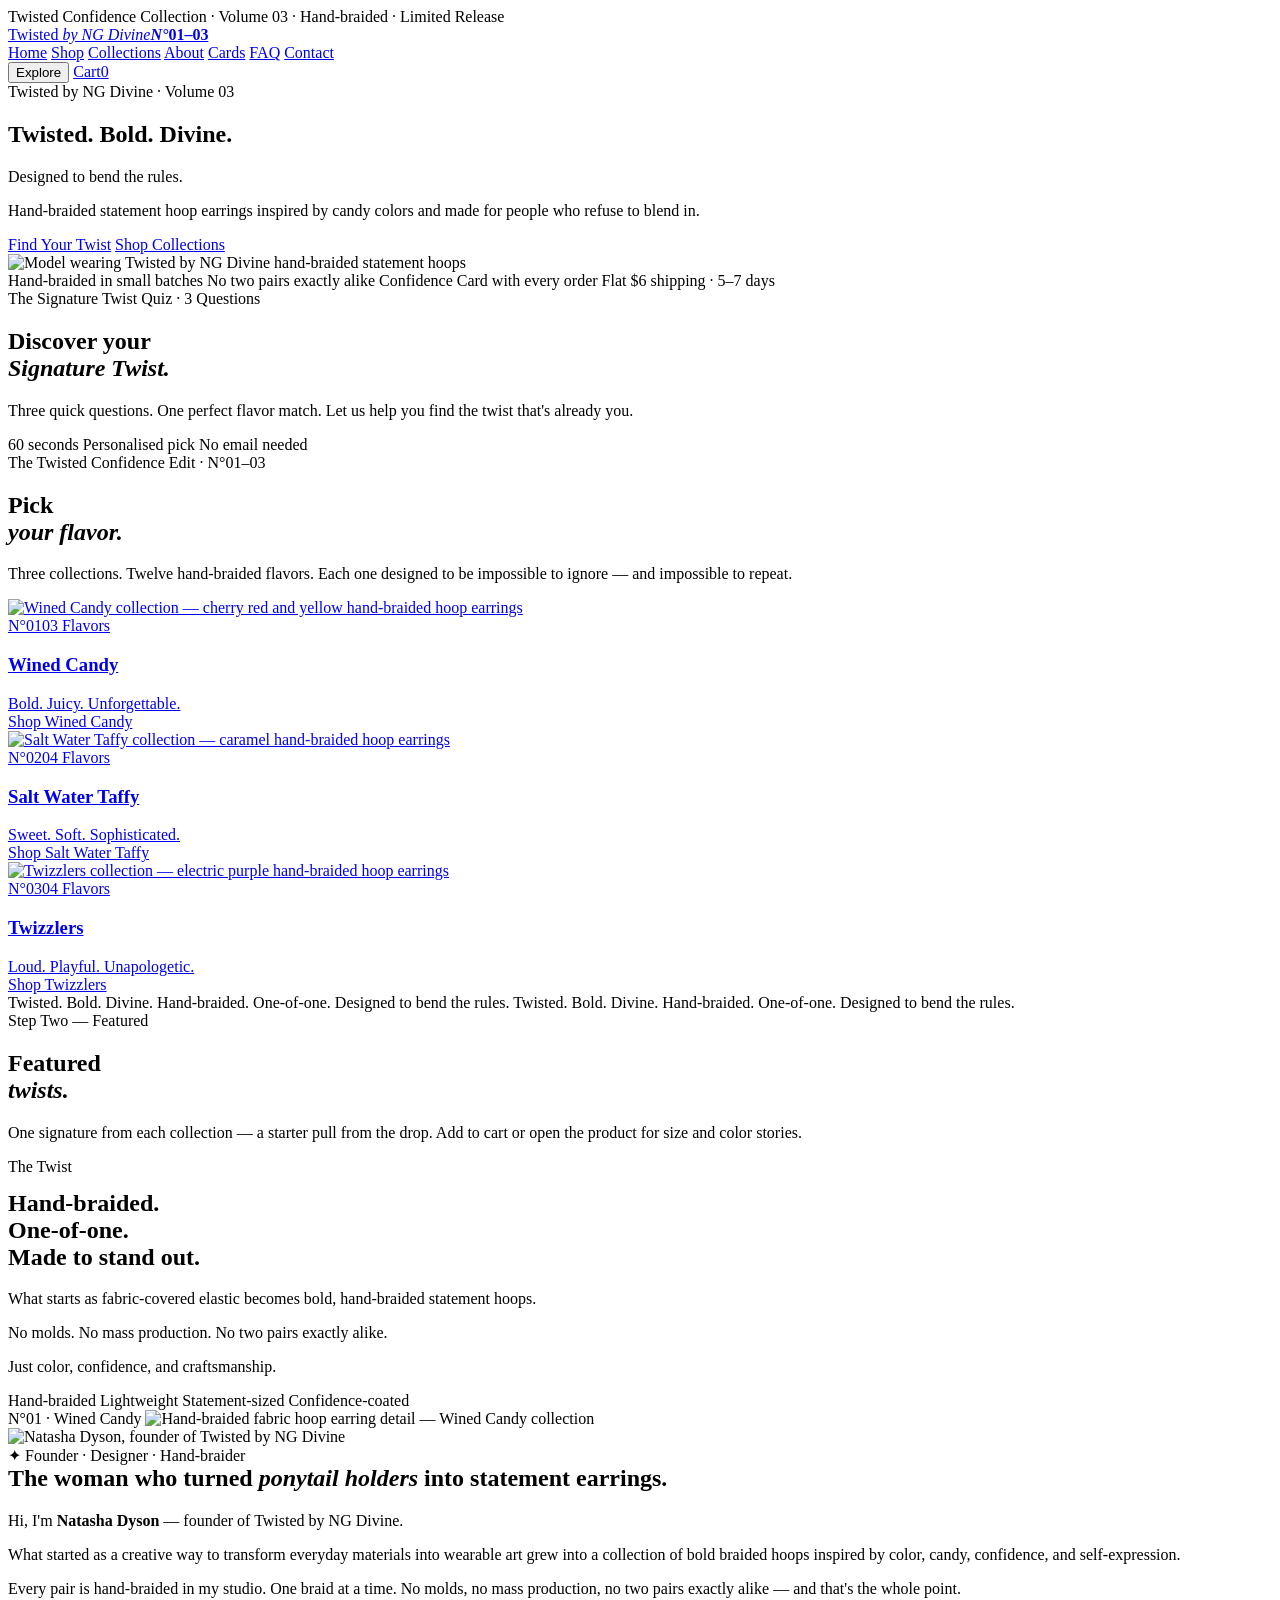
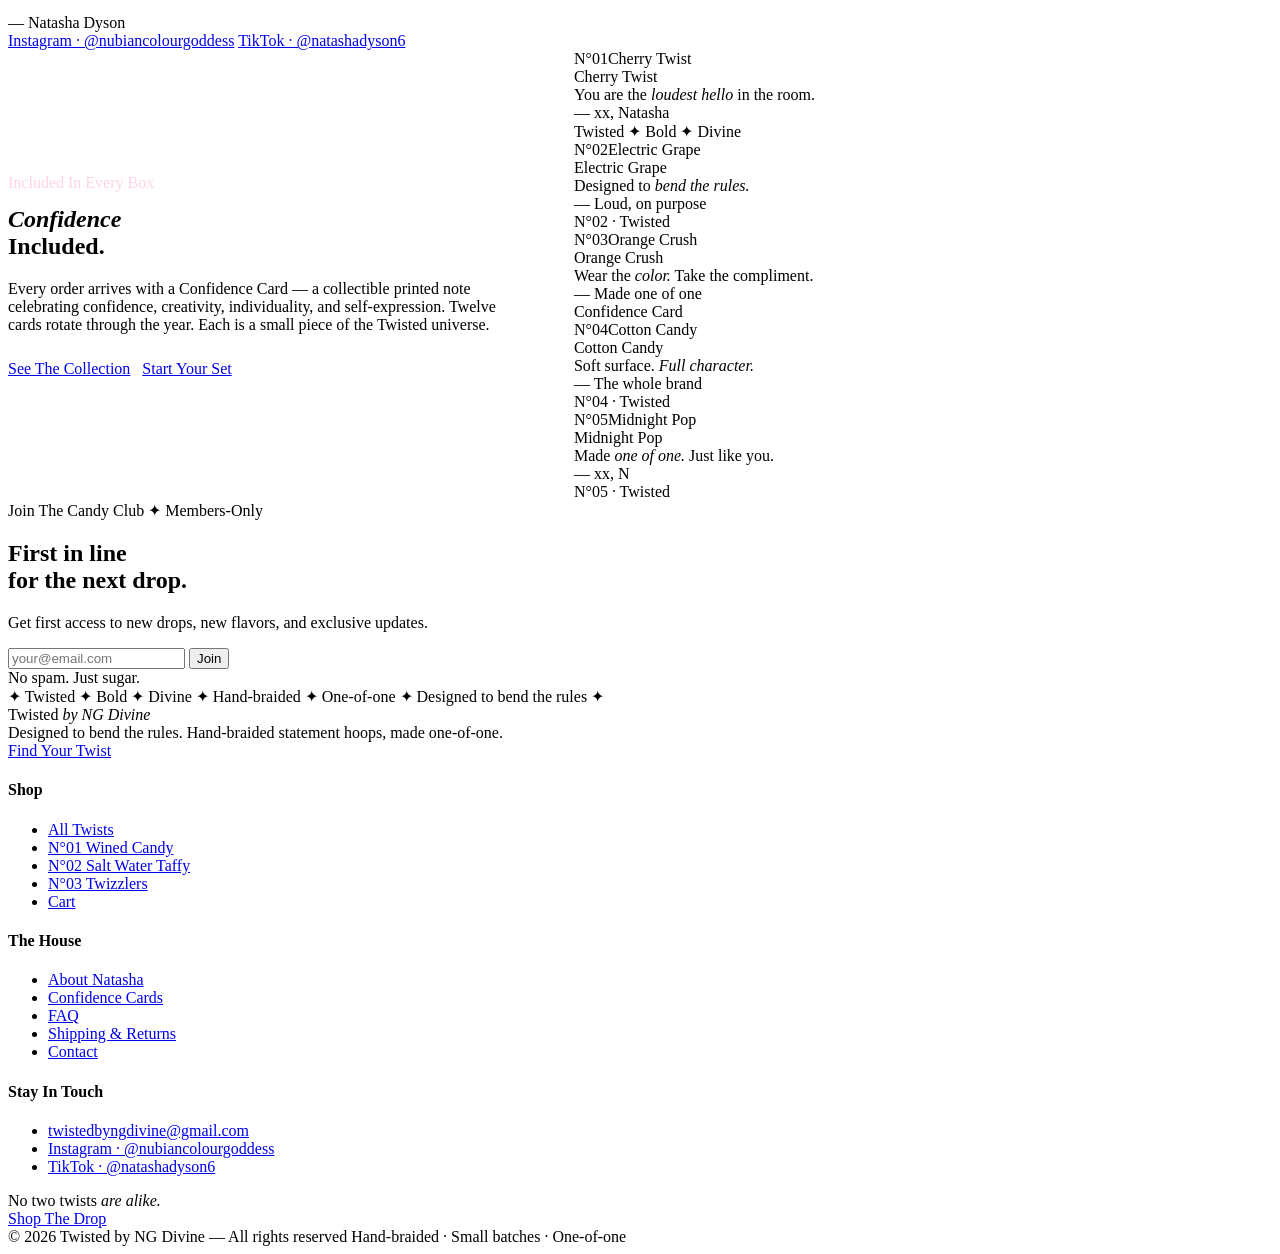
==== commit ef2c9f46: "Add files via upload" ====
--- a/index.html
+++ b/index.html
@@ -8,7 +8,8 @@
 <link rel="preconnect" href="https://fonts.googleapis.com">
 <link rel="preconnect" href="https://fonts.gstatic.com" crossorigin>
 <link href="https://fonts.googleapis.com/css2?family=Bodoni+Moda:ital,opsz,wght@0,6..96,400;0,6..96,500;1,6..96,400&family=Fraunces:ital,opsz,wght@0,9..144,400;0,9..144,500;1,9..144,400&family=Inter:wght@400;500&family=JetBrains+Mono:wght@400;500&display=swap" rel="stylesheet">
-<link rel="stylesheet" href="style.css"></head>
+<link rel="stylesheet" href="assets/css/style.css">
+</head>
 <body>
 
 <div class="announce"><span>Twisted Confidence Collection · Volume 03 · Hand-braided · Limited Release</span></div>
@@ -63,7 +64,7 @@
         <span class="float c"></span>
       </div>
       <div class="frame">
-        <img src="assets/img/hero-model.png" alt="Model wearing Twisted by NG Divine hand-braided statement hoops">
+        <img src="/assets/img/hero-model.png" alt="Model wearing Twisted by NG Divine hand-braided statement hoops">
       </div>
     </div>
   </div>
@@ -122,7 +123,7 @@
 
   <div class="flavors">
     <a href="collection.html?c=wined-candy" class="flavor" data-reveal>
-      <img src="assets/img/wined-candy.png" alt="Wined Candy collection — cherry red and yellow hand-braided hoop earrings">
+      <img src="/assets/img/wined-candy.png" alt="Wined Candy collection — cherry red and yellow hand-braided hoop earrings">
       <div class="meta"><span>N°01</span><span>03 Flavors</span></div>
       <div class="body">
         <h3>Wined Candy</h3>
@@ -132,7 +133,7 @@
       </div>
     </a>
     <a href="collection.html?c=salt-water-taffy" class="flavor" data-reveal>
-      <img src="assets/img/salt-water-taffy.png" alt="Salt Water Taffy collection — caramel hand-braided hoop earrings">
+      <img src="/assets/img/salt-water-taffy.png" alt="Salt Water Taffy collection — caramel hand-braided hoop earrings">
       <div class="meta"><span>N°02</span><span>04 Flavors</span></div>
       <div class="body">
         <h3>Salt Water Taffy</h3>
@@ -142,7 +143,7 @@
       </div>
     </a>
     <a href="collection.html?c=twizzlers" class="flavor" data-reveal>
-      <img src="assets/img/twizzlers.png" alt="Twizzlers collection — electric purple hand-braided hoop earrings">
+      <img src="/assets/img/twizzlers.png" alt="Twizzlers collection — electric purple hand-braided hoop earrings">
       <div class="meta"><span>N°03</span><span>04 Flavors</span></div>
       <div class="body">
         <h3>Twizzlers</h3>
@@ -209,7 +210,7 @@
     </div>
     <div class="twist-figure" data-reveal>
       <span class="badge">N°01 · Wined Candy</span>
-      <img src="assets/img/wined-candy.png" alt="Hand-braided fabric hoop earring detail — Wined Candy collection">
+      <img src="/assets/img/wined-candy.png" alt="Hand-braided fabric hoop earring detail — Wined Candy collection">
     </div>
   </div>
 </section>
@@ -226,7 +227,7 @@
   </div>
   <div class="wrap">
     <div class="founder-img" data-reveal>
-      <img src="assets/img/natasha.png" alt="Natasha Dyson, founder of Twisted by NG Divine">
+      <img src="/assets/img/natasha.png" alt="Natasha Dyson, founder of Twisted by NG Divine">
     </div>
     <div data-reveal>
       <div class="founder-tag">✦ Founder · Designer · Hand-braider</div>
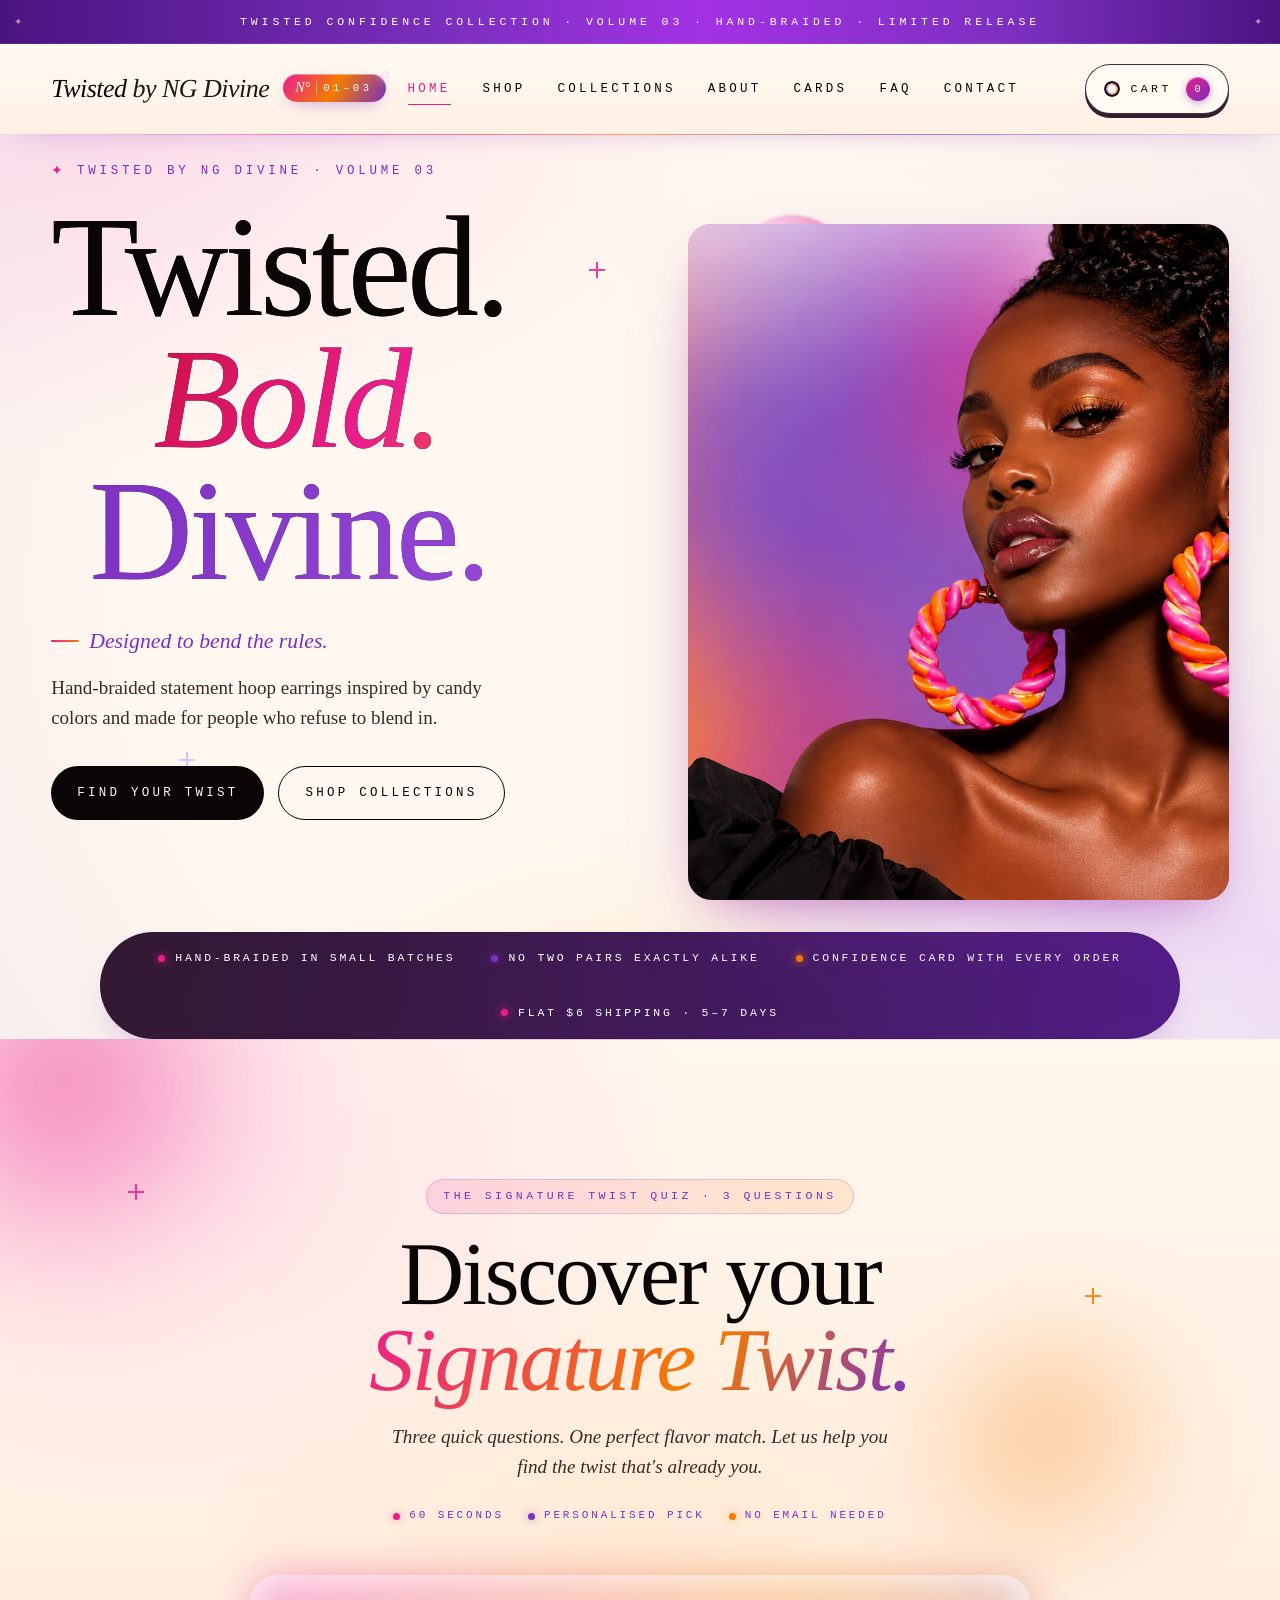
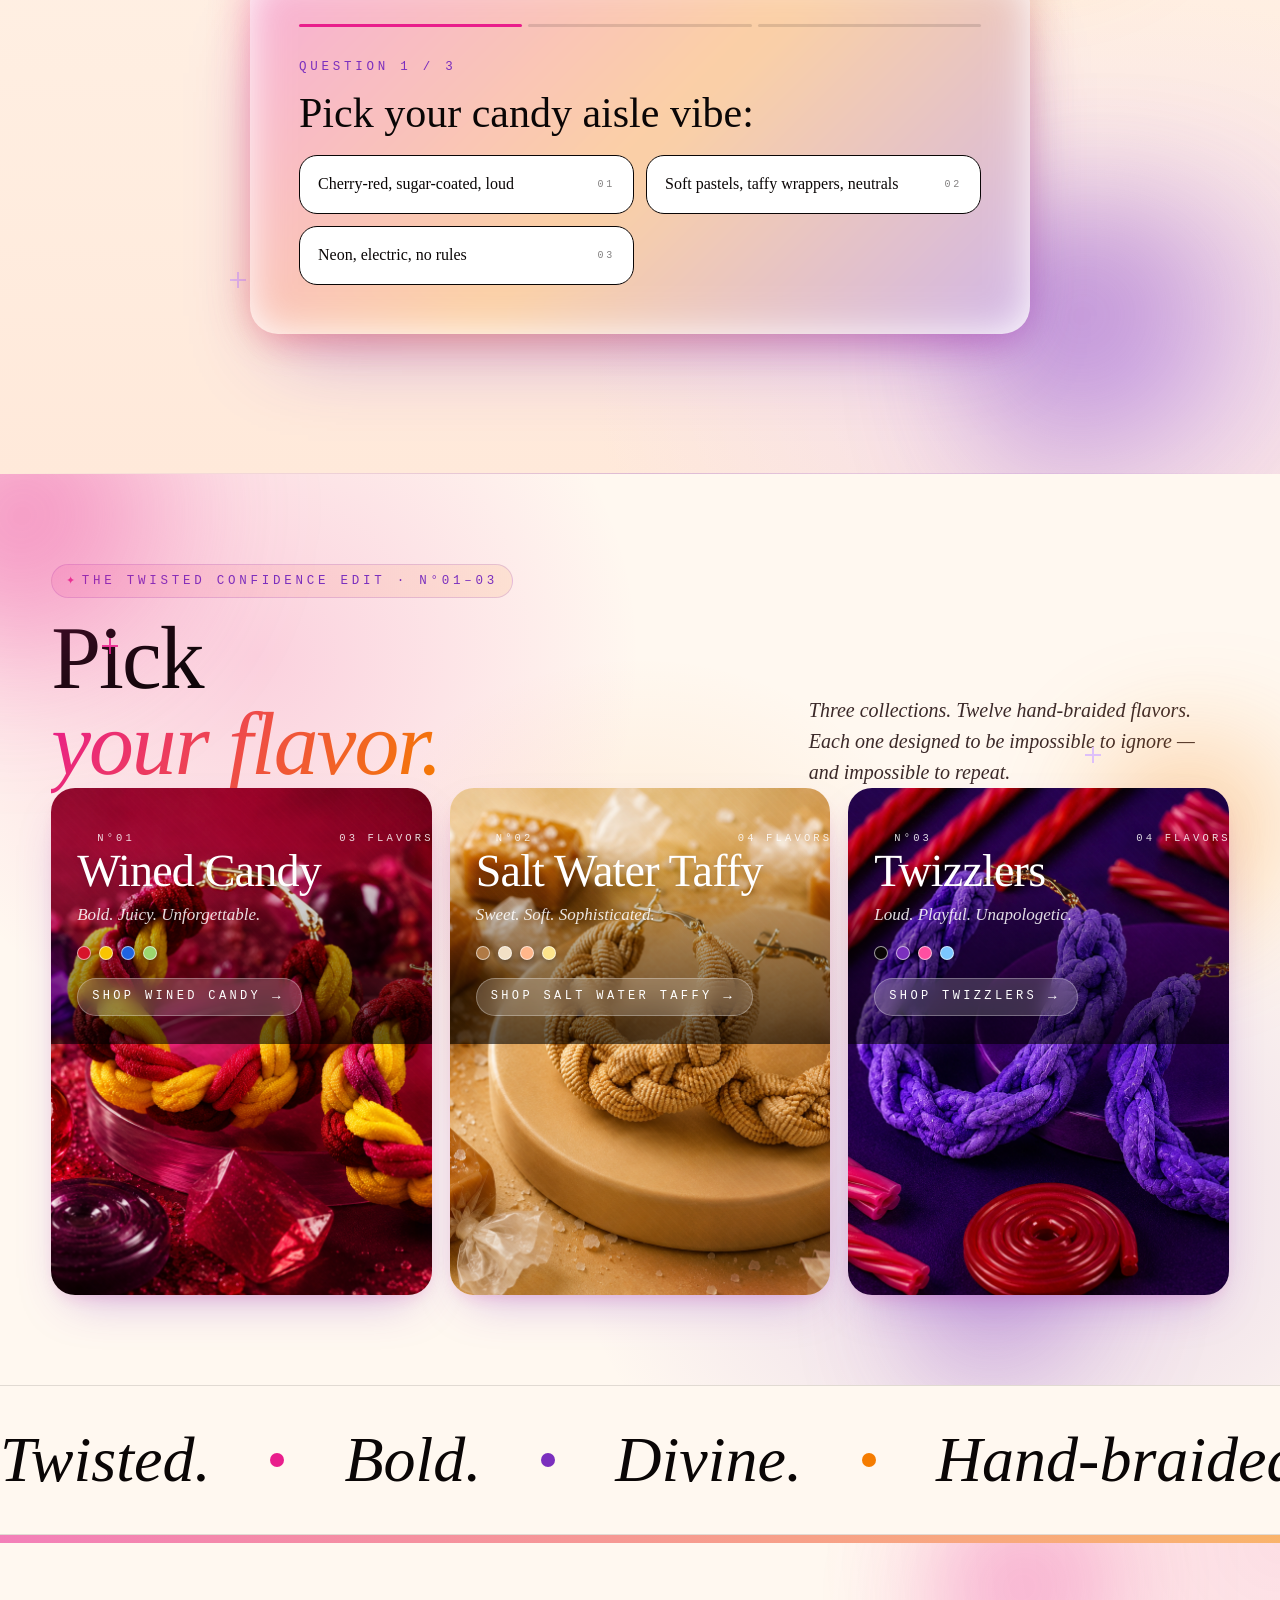
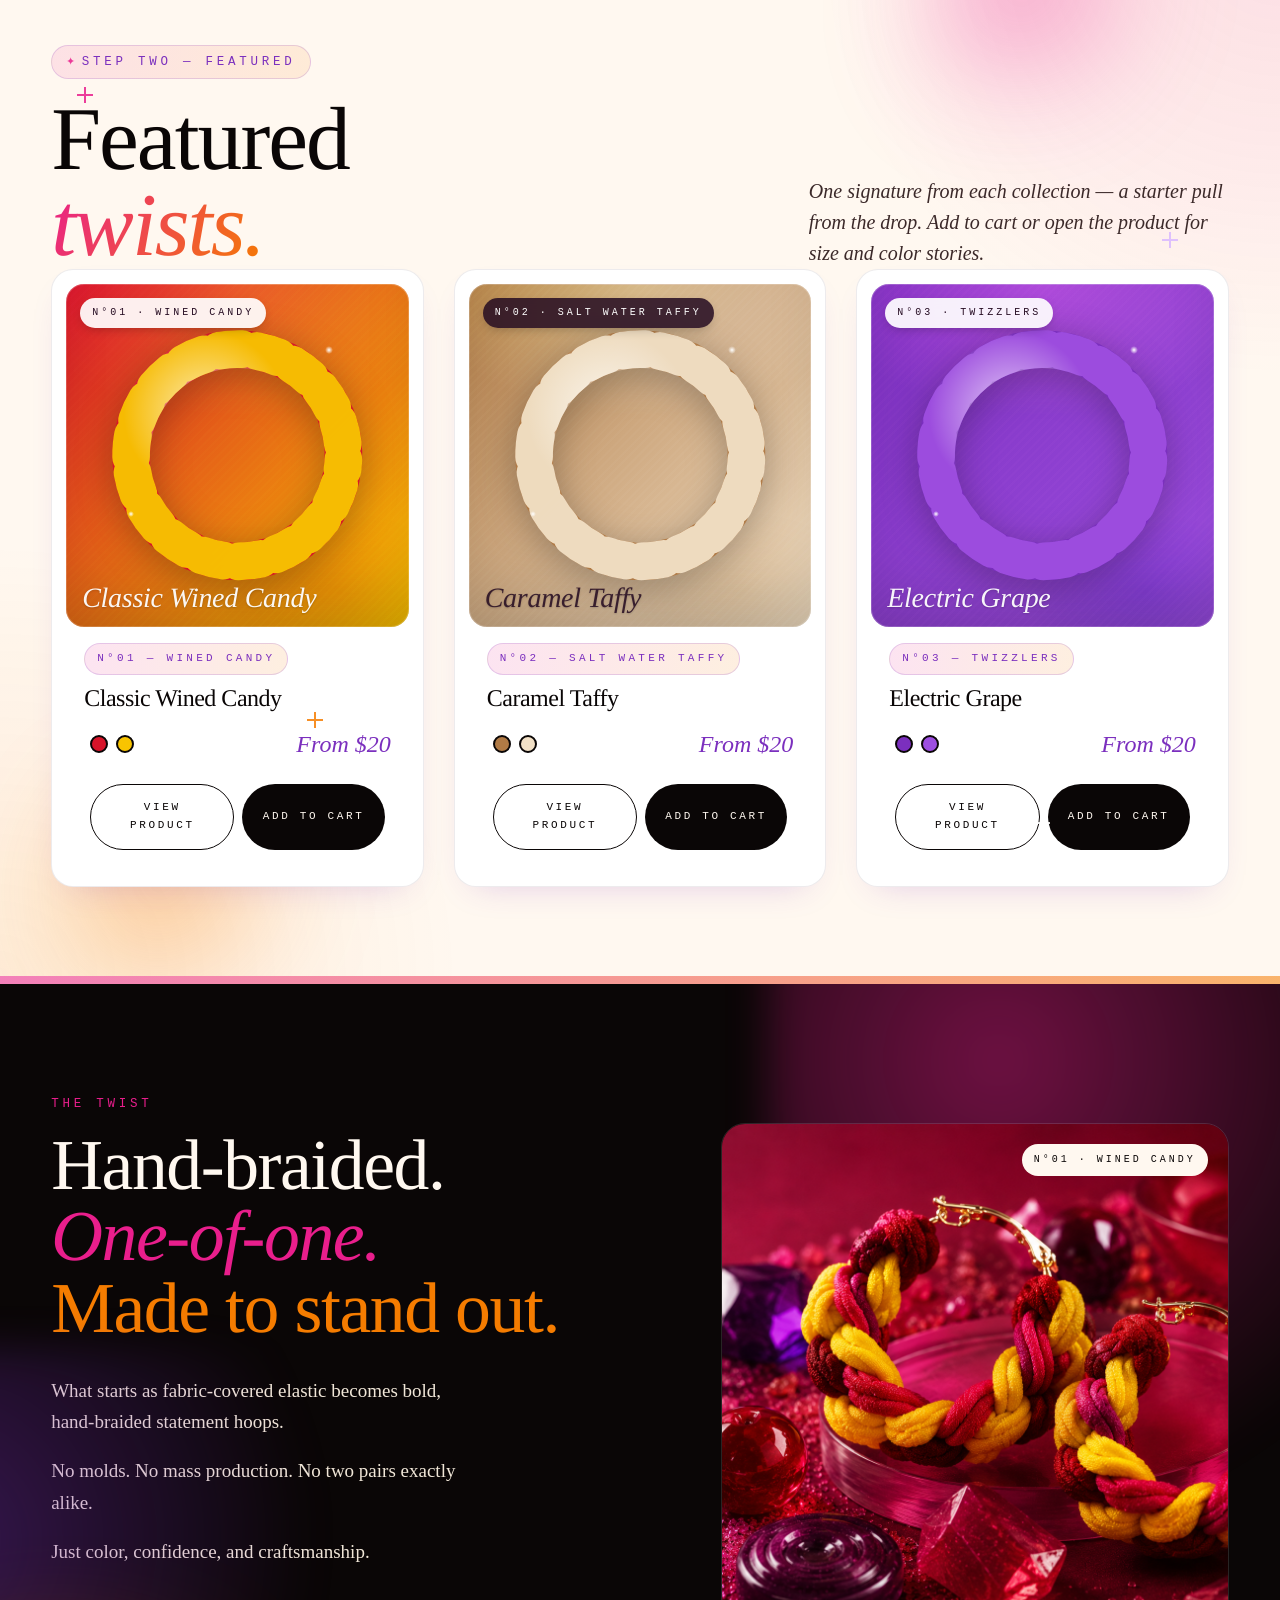
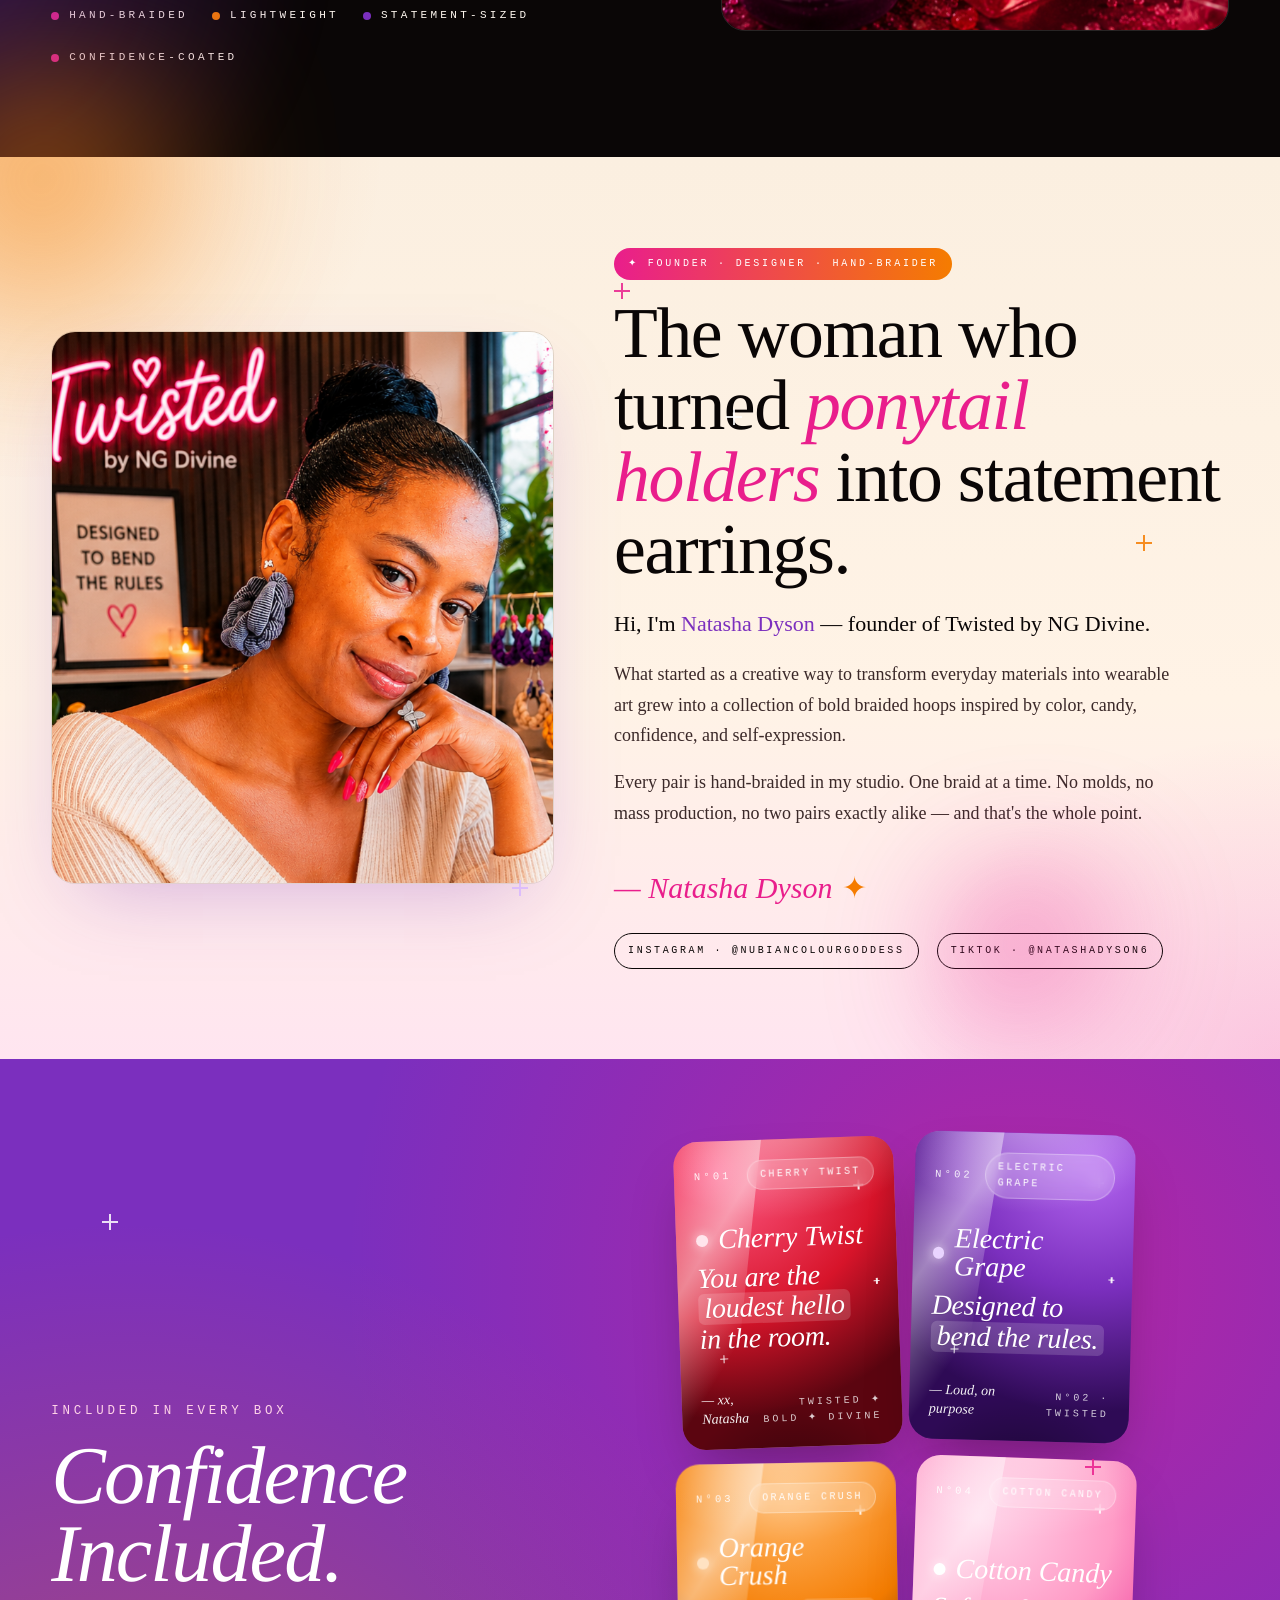
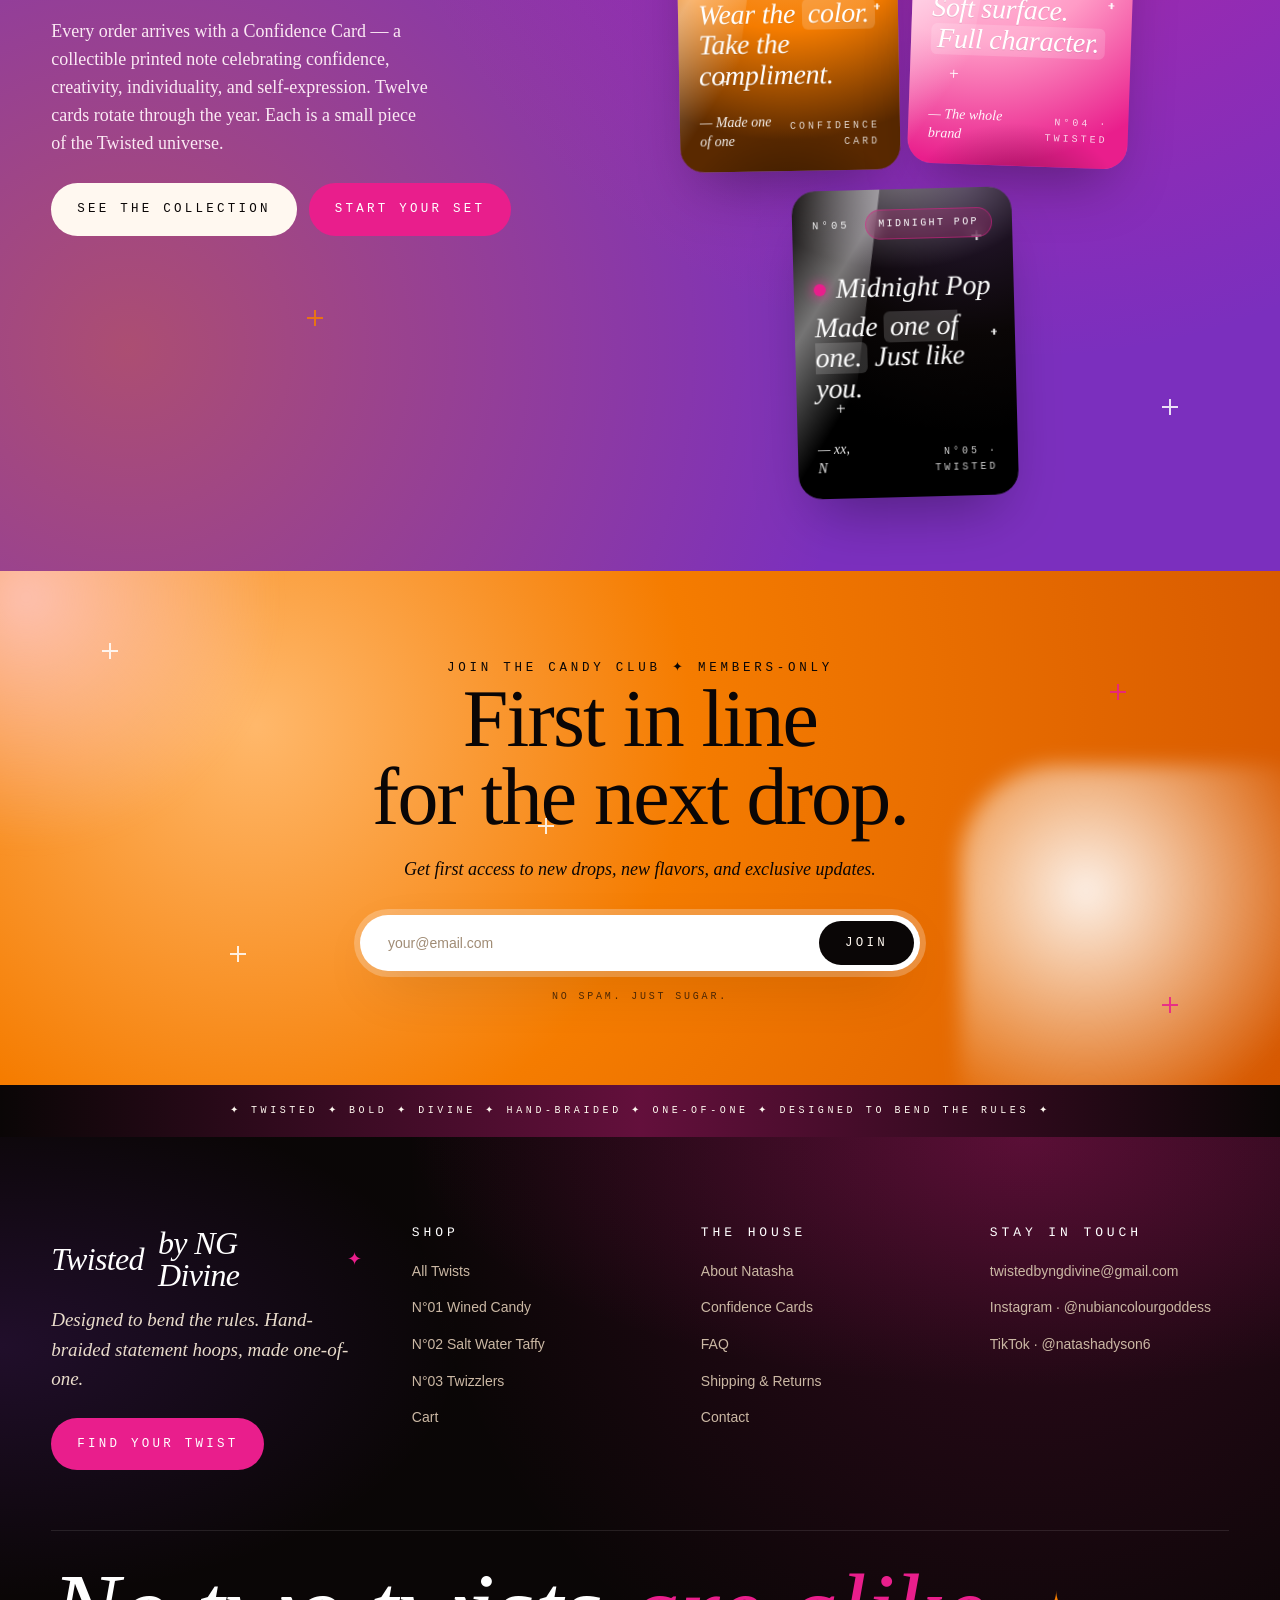
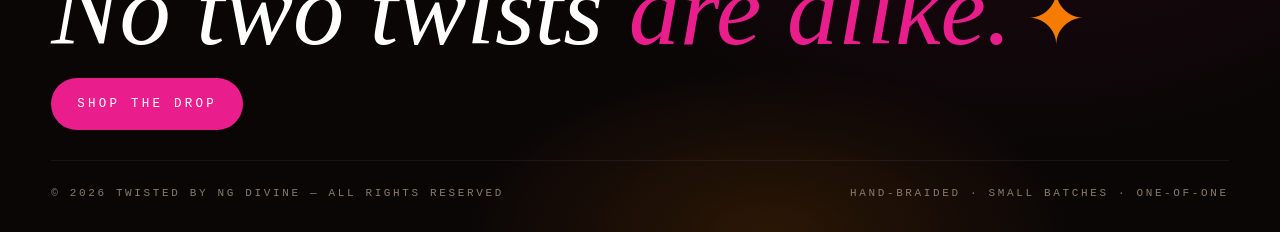
==== commit fb172d0f: "Add files via upload" ====
--- a/index.html
+++ b/index.html
@@ -8,7 +8,7 @@
 <link rel="preconnect" href="https://fonts.googleapis.com">
 <link rel="preconnect" href="https://fonts.gstatic.com" crossorigin>
 <link href="https://fonts.googleapis.com/css2?family=Bodoni+Moda:ital,opsz,wght@0,6..96,400;0,6..96,500;1,6..96,400&family=Fraunces:ital,opsz,wght@0,9..144,400;0,9..144,500;1,9..144,400&family=Inter:wght@400;500&family=JetBrains+Mono:wght@400;500&display=swap" rel="stylesheet">
-<link rel="stylesheet" href="assets/css/style.css">
+<link rel="stylesheet" href="/style.css">
 </head>
 <body>
 
@@ -64,7 +64,7 @@
         <span class="float c"></span>
       </div>
       <div class="frame">
-        <img src="/assets/img/hero-model.png" alt="Model wearing Twisted by NG Divine hand-braided statement hoops">
+        <img src="/hero-model.png" alt="Model wearing Twisted by NG Divine hand-braided statement hoops">
       </div>
     </div>
   </div>
@@ -123,7 +123,7 @@
 
   <div class="flavors">
     <a href="collection.html?c=wined-candy" class="flavor" data-reveal>
-      <img src="/assets/img/wined-candy.png" alt="Wined Candy collection — cherry red and yellow hand-braided hoop earrings">
+      <img src="/wined-candy.png" alt="Wined Candy collection — cherry red and yellow hand-braided hoop earrings">
       <div class="meta"><span>N°01</span><span>03 Flavors</span></div>
       <div class="body">
         <h3>Wined Candy</h3>
@@ -133,7 +133,7 @@
       </div>
     </a>
     <a href="collection.html?c=salt-water-taffy" class="flavor" data-reveal>
-      <img src="/assets/img/salt-water-taffy.png" alt="Salt Water Taffy collection — caramel hand-braided hoop earrings">
+      <img src="/salt-water-taffy.png" alt="Salt Water Taffy collection — caramel hand-braided hoop earrings">
       <div class="meta"><span>N°02</span><span>04 Flavors</span></div>
       <div class="body">
         <h3>Salt Water Taffy</h3>
@@ -143,7 +143,7 @@
       </div>
     </a>
     <a href="collection.html?c=twizzlers" class="flavor" data-reveal>
-      <img src="/assets/img/twizzlers.png" alt="Twizzlers collection — electric purple hand-braided hoop earrings">
+      <img src="/twizzlers.png" alt="Twizzlers collection — electric purple hand-braided hoop earrings">
       <div class="meta"><span>N°03</span><span>04 Flavors</span></div>
       <div class="body">
         <h3>Twizzlers</h3>
@@ -210,7 +210,7 @@
     </div>
     <div class="twist-figure" data-reveal>
       <span class="badge">N°01 · Wined Candy</span>
-      <img src="/assets/img/wined-candy.png" alt="Hand-braided fabric hoop earring detail — Wined Candy collection">
+      <img src="/wined-candy.png" alt="Hand-braided fabric hoop earring detail — Wined Candy collection">
     </div>
   </div>
 </section>
@@ -227,7 +227,7 @@
   </div>
   <div class="wrap">
     <div class="founder-img" data-reveal>
-      <img src="/assets/img/natasha.png" alt="Natasha Dyson, founder of Twisted by NG Divine">
+      <img src="/natasha.png" alt="Natasha Dyson, founder of Twisted by NG Divine">
     </div>
     <div data-reveal>
       <div class="founder-tag">✦ Founder · Designer · Hand-braider</div>
@@ -382,6 +382,6 @@
   </div>
 </footer>
 
-<script src="assets/js/app.js"></script>
+<script src="/app.js"></script>
 </body>
 </html>
--- a/style.css
+++ b/style.css
@@ -0,0 +1,1828 @@
+/* ============================================================
+   TWISTED BY NG DIVINE — Design System
+   Vogue editorial × candy boutique × handmade wearable art
+   ============================================================ */
+
+:root{
+  --pink:#E91E8C;
+  --pink-soft:#FFD3E8;
+  --purple:#7B2FBE;
+  --purple-deep:#3B1660;
+  --orange:#F57C00;
+  --orange-soft:#FFD8A8;
+  --cream:#FFF8F0;
+  --cream-warm:#FBEFE0;
+  --ink:#0A0606;
+  --ink-soft:#1A1414;
+  --line:rgba(10,6,6,.12);
+  --line-soft:rgba(10,6,6,.06);
+  --serif:'Fraunces','Cormorant Garamond',ui-serif,Georgia,serif;
+  --display:'Bodoni Moda','Playfair Display',serif;
+  --sans:'Inter','Helvetica Neue',Arial,sans-serif;
+  --mono:'JetBrains Mono','SFMono-Regular',monospace;
+  --max:1400px;
+  --gutter:clamp(20px,4vw,56px);
+  --shadow:0 30px 80px -30px rgba(123,47,190,.35);
+}
+
+*{box-sizing:border-box;margin:0;padding:0}
+html,body{background:var(--cream);color:var(--ink);font-family:var(--sans);-webkit-font-smoothing:antialiased;text-rendering:optimizeLegibility}
+html{scroll-behavior:smooth}
+body{overflow-x:hidden;line-height:1.5;font-size:15px}
+img{max-width:100%;display:block}
+a{color:inherit;text-decoration:none}
+button{font:inherit;cursor:pointer;border:0;background:none;color:inherit}
+
+::selection{background:var(--pink);color:#fff}
+
+/* Typography */
+.display{font-family:var(--display);font-weight:400;line-height:.86;letter-spacing:-.03em}
+.serif{font-family:var(--serif);font-weight:400;letter-spacing:-.01em}
+.eyebrow{font-family:var(--mono);font-size:11px;letter-spacing:.32em;text-transform:uppercase;font-weight:500}
+h1,h2,h3,h4{font-family:var(--display);font-weight:500;line-height:.95;letter-spacing:-.02em}
+h1{font-size:clamp(56px,11vw,180px)}
+h2{font-size:clamp(40px,7vw,96px)}
+h3{font-size:clamp(28px,3.5vw,52px)}
+p{max-width:62ch}
+
+/* ---------- Announcement bar ---------- */
+.announce{background:var(--purple);color:#fff;text-align:center;padding:10px 20px;font-family:var(--mono);font-size:11px;letter-spacing:.28em;text-transform:uppercase;position:relative;overflow:hidden}
+.announce span{display:inline-block;animation:slideIn .8s ease}
+@keyframes slideIn{from{opacity:0;transform:translateY(8px)}to{opacity:1;transform:none}}
+
+/* ---------- Header ---------- */
+.header{position:sticky;top:0;z-index:60;background:rgba(255,248,240,.85);backdrop-filter:blur(18px);-webkit-backdrop-filter:blur(18px);border-bottom:1px solid var(--line-soft)}
+.header-inner{max-width:var(--max);margin:0 auto;padding:18px var(--gutter);display:grid;grid-template-columns:1fr auto 1fr;align-items:center;gap:24px}
+.brand{font-family:var(--display);font-style:italic;font-size:24px;letter-spacing:-.02em;display:flex;align-items:center;gap:10px}
+.brand b{font-style:normal;font-family:var(--mono);font-size:10px;letter-spacing:.3em;background:var(--ink);color:var(--cream);padding:3px 8px;border-radius:99px;text-transform:uppercase;font-weight:500}
+.nav{display:flex;justify-content:center;gap:30px;font-family:var(--mono);font-size:11px;letter-spacing:.24em;text-transform:uppercase}
+.nav a{position:relative;padding:6px 0;transition:color .3s}
+.nav a:hover{color:var(--pink)}
+.nav a.active{color:var(--pink)}
+.nav a.active::after{content:"";position:absolute;left:0;right:0;bottom:0;height:1px;background:var(--pink)}
+.header-actions{display:flex;justify-content:flex-end;align-items:center;gap:18px;font-family:var(--mono);font-size:11px;letter-spacing:.24em;text-transform:uppercase}
+.cart-btn{display:inline-flex;gap:8px;align-items:center;border:1px solid var(--ink);padding:9px 16px;border-radius:99px;transition:.3s}
+.cart-btn:hover{background:var(--ink);color:var(--cream)}
+.cart-btn .count{background:var(--pink);color:#fff;font-size:10px;padding:2px 7px;border-radius:99px;min-width:18px;text-align:center}
+.menu-toggle{display:none;border:1px solid var(--ink);padding:8px 12px;border-radius:99px}
+
+@media (max-width:920px){
+  .header-inner{grid-template-columns:auto 1fr auto}
+  .nav{display:none;position:absolute;top:100%;left:0;right:0;background:var(--cream);flex-direction:column;padding:30px var(--gutter);gap:18px;border-bottom:1px solid var(--line)}
+  .nav.open{display:flex}
+  .menu-toggle{display:inline-flex}
+  .header-actions .ghost{display:none}
+}
+
+/* ---------- Buttons ---------- */
+.btn{display:inline-flex;align-items:center;justify-content:center;gap:10px;padding:16px 28px;border-radius:99px;font-family:var(--mono);font-size:11px;letter-spacing:.26em;text-transform:uppercase;transition:transform .25s ease, background .25s, color .25s, box-shadow .25s;position:relative;overflow:hidden}
+.btn-primary{background:var(--ink);color:var(--cream)}
+.btn-primary:hover{background:var(--pink);transform:translateY(-2px);box-shadow:0 10px 30px -10px rgba(233,30,140,.6)}
+.btn-outline{border:1px solid var(--ink);color:var(--ink)}
+.btn-outline:hover{background:var(--ink);color:var(--cream);transform:translateY(-2px)}
+.btn-pink{background:var(--pink);color:#fff}
+.btn-pink:hover{background:var(--ink);transform:translateY(-2px)}
+.btn-cream{background:var(--cream);color:var(--ink)}
+.btn-cream:hover{background:var(--pink);color:#fff}
+.btn-ghost{padding:12px 0;border-bottom:1px solid currentColor;border-radius:0;letter-spacing:.24em}
+
+/* ---------- Hero ---------- */
+.hero{position:relative;padding:30px var(--gutter) 0;overflow:hidden}
+.hero-wrap{max-width:var(--max);margin:0 auto;display:grid;grid-template-columns:1.05fr .95fr;gap:40px;align-items:end;min-height:78vh;position:relative}
+.hero-text{position:relative;z-index:3;padding-bottom:80px}
+.hero h1{margin:18px 0 26px}
+.hero h1 .l{display:block}
+.hero h1 .l:nth-child(2){padding-left:8vw;font-style:italic;color:var(--pink)}
+.hero h1 .l:nth-child(3){padding-left:3vw;color:var(--purple)}
+.hero .tagline{font-family:var(--serif);font-style:italic;font-size:clamp(20px,2vw,28px);color:var(--ink);margin-bottom:18px}
+.hero .copy{font-size:16px;max-width:48ch;color:#3a2f2f;margin-bottom:36px}
+.hero-ctas{display:flex;gap:14px;flex-wrap:wrap}
+.hero-figure{position:relative;align-self:stretch;display:flex;align-items:flex-end;justify-content:center}
+.hero-figure .frame{position:relative;width:100%;aspect-ratio:4/5;border-radius:200px 200px 24px 24px;overflow:hidden;background:linear-gradient(160deg,var(--pink),var(--orange) 55%,var(--purple));box-shadow:var(--shadow)}
+.hero-figure .frame img{width:100%;height:100%;object-fit:cover;mix-blend-mode:normal}
+.hero-meta{position:absolute;right:0;top:18px;font-family:var(--mono);font-size:10px;letter-spacing:.3em;text-transform:uppercase;text-align:right;opacity:.7}
+.hero-meta b{display:block;color:var(--pink)}
+.hero-floats{position:absolute;inset:0;pointer-events:none;z-index:1}
+.float{position:absolute;border-radius:99px;filter:blur(1px);opacity:.85;animation:float 8s ease-in-out infinite}
+.float.a{width:120px;height:120px;background:radial-gradient(circle at 30% 30%,#fff,var(--pink));top:14%;left:42%;animation-delay:-2s}
+.float.b{width:60px;height:60px;background:radial-gradient(circle at 30% 30%,#fff,var(--orange));bottom:18%;left:48%;animation-delay:-4s}
+.float.c{width:90px;height:90px;background:radial-gradient(circle at 30% 30%,#fff,var(--purple));top:48%;left:36%;animation-delay:-6s;opacity:.6}
+@keyframes float{0%,100%{transform:translateY(0) rotate(0)}50%{transform:translateY(-26px) rotate(8deg)}}
+
+.hero-strip{display:flex;justify-content:space-between;align-items:center;border-top:1px solid var(--line);border-bottom:1px solid var(--line);padding:18px var(--gutter);margin-top:40px;font-family:var(--mono);font-size:11px;letter-spacing:.28em;text-transform:uppercase;gap:30px;flex-wrap:wrap}
+.hero-strip span{display:inline-flex;align-items:center;gap:10px}
+.hero-strip .dot{width:6px;height:6px;border-radius:99px;background:var(--pink)}
+.hero-strip .dot.p{background:var(--purple)}
+.hero-strip .dot.o{background:var(--orange)}
+
+@media (max-width:900px){
+  .hero-wrap{grid-template-columns:1fr;min-height:auto;gap:50px}
+  .hero-text{padding-bottom:20px}
+  .hero h1 .l:nth-child(2){padding-left:6vw}
+  .hero h1 .l:nth-child(3){padding-left:2vw}
+  .hero-figure .frame{aspect-ratio:4/4.4}
+}
+
+/* ---------- Section ---------- */
+section{padding:clamp(60px,7vw,110px) var(--gutter);position:relative}
+.section-head{max-width:var(--max);margin:0 auto 44px;display:flex;justify-content:space-between;align-items:flex-end;gap:40px;flex-wrap:wrap}
+.section-head .eyebrow{display:block;margin-bottom:14px;color:var(--purple)}
+.section-head h2{max-width:14ch}
+.section-head .lead{max-width:42ch;font-family:var(--serif);font-size:18px;font-style:italic;color:#4a3838}
+.wrap{max-width:var(--max);margin:0 auto}
+
+/* ---------- Flavor cards ---------- */
+.flavors{display:grid;grid-template-columns:repeat(3,1fr);gap:18px;max-width:var(--max);margin:0 auto}
+.flavor{position:relative;display:block;aspect-ratio:3/4;border-radius:24px;overflow:hidden;color:#fff;isolation:isolate;transition:transform .5s cubic-bezier(.2,.8,.2,1)}
+.flavor:hover{transform:translateY(-6px)}
+.flavor img{position:absolute;inset:0;width:100%;height:100%;object-fit:cover;transition:transform 1s ease;z-index:0}
+.flavor:hover img{transform:scale(1.06)}
+.flavor::after{content:"";position:absolute;inset:0;background:linear-gradient(180deg,rgba(0,0,0,0) 40%,rgba(0,0,0,.78));z-index:1}
+.flavor .meta{position:absolute;top:24px;left:24px;right:24px;display:flex;justify-content:space-between;font-family:var(--mono);font-size:10px;letter-spacing:.3em;text-transform:uppercase;z-index:2}
+.flavor .body{position:absolute;bottom:0;left:0;right:0;padding:28px;z-index:2}
+.flavor h3{font-size:clamp(28px,3vw,44px);margin-bottom:8px;color:#fff}
+.flavor .sub{font-family:var(--serif);font-style:italic;font-size:18px;opacity:.92;margin-bottom:18px}
+.flavor .swatches{display:flex;gap:8px;margin-bottom:18px}
+.sw{width:18px;height:18px;border-radius:99px;border:2px solid #fff}
+.flavor .more{font-family:var(--mono);font-size:11px;letter-spacing:.3em;text-transform:uppercase;display:inline-flex;gap:10px;align-items:center}
+.flavor .more::after{content:"→";transition:transform .3s}
+.flavor:hover .more::after{transform:translateX(6px)}
+
+@media (max-width:900px){.flavors{grid-template-columns:1fr}}
+
+/* ---------- Featured twists ---------- */
+.featured-grid{display:grid;grid-template-columns:repeat(3,1fr);gap:30px;max-width:var(--max);margin:0 auto}
+.prod-card{position:relative;display:flex;flex-direction:column;gap:14px}
+.prod-card .img{position:relative;aspect-ratio:1;border-radius:18px;overflow:hidden;background:var(--cream-warm)}
+.prod-card .img img{width:100%;height:100%;object-fit:cover;transition:transform .8s}
+.prod-card:hover .img img{transform:scale(1.05)}
+.prod-card .tag{position:absolute;top:14px;left:14px;background:rgba(255,255,255,.92);font-family:var(--mono);font-size:10px;letter-spacing:.24em;text-transform:uppercase;padding:6px 10px;border-radius:99px}
+.prod-card .row{display:flex;justify-content:space-between;align-items:flex-start;gap:14px}
+.prod-card h3{font-size:24px}
+.prod-card .price{font-family:var(--mono);font-size:14px;letter-spacing:.04em}
+.prod-card .sub{font-family:var(--serif);font-style:italic;color:#4a3838;font-size:15px}
+.prod-card .actions{display:flex;gap:10px;margin-top:6px;flex-wrap:wrap}
+.prod-card .actions a,.prod-card .actions button{flex:1;text-align:center;padding:13px 14px;font-size:10px}
+
+@media (max-width:900px){.featured-grid{grid-template-columns:1fr}}
+
+/* ---------- The Twist ---------- */
+.twist{background:var(--ink);color:var(--cream);position:relative;overflow:hidden}
+.twist::before{content:"";position:absolute;width:60vw;height:60vw;border-radius:99px;background:radial-gradient(circle at 30% 30%,rgba(233,30,140,.45),transparent 60%);top:-20%;right:-20%;filter:blur(20px)}
+.twist::after{content:"";position:absolute;width:50vw;height:50vw;border-radius:99px;background:radial-gradient(circle at 30% 30%,rgba(123,47,190,.4),transparent 60%);bottom:-30%;left:-20%;filter:blur(20px)}
+.twist .wrap{position:relative;display:grid;grid-template-columns:1.2fr 1fr;gap:60px;align-items:center}
+.twist h2 .pink{color:var(--pink);font-style:italic}
+.twist h2 .org{color:var(--orange)}
+.twist h2 .pur{color:var(--purple-deep);background:linear-gradient(120deg,var(--purple),var(--pink));-webkit-background-clip:text;background-clip:text;color:transparent;font-style:italic}
+.twist .copy{margin-top:30px}
+.twist .copy p{margin-bottom:18px;font-size:17px;font-family:var(--serif);max-width:46ch;line-height:1.5;color:#f1e7d8}
+.twist .ticker{margin-top:40px;display:flex;gap:24px;font-family:var(--mono);font-size:11px;letter-spacing:.3em;text-transform:uppercase;flex-wrap:wrap}
+.twist .ticker span{display:inline-flex;align-items:center;gap:10px}
+.twist .ticker .d{width:8px;height:8px;border-radius:99px;background:var(--pink)}
+.twist-figure{position:relative;aspect-ratio:1;border-radius:24px;overflow:hidden;border:1px solid rgba(255,255,255,.12)}
+.twist-figure img{width:100%;height:100%;object-fit:cover}
+.twist-figure .badge{position:absolute;top:20px;right:20px;background:var(--cream);color:var(--ink);font-family:var(--mono);font-size:10px;letter-spacing:.3em;text-transform:uppercase;padding:8px 12px;border-radius:99px}
+
+@media (max-width:900px){.twist .wrap{grid-template-columns:1fr}}
+
+/* ---------- Quiz ---------- */
+.quiz{background:linear-gradient(160deg,var(--pink-soft),var(--cream))}
+.quiz-card{max-width:780px;margin:0 auto;background:var(--cream);border:1px solid var(--line);border-radius:28px;padding:clamp(28px,5vw,60px);box-shadow:var(--shadow);position:relative;overflow:hidden}
+.quiz-card .progress{display:flex;gap:6px;margin-bottom:30px}
+.quiz-card .progress span{flex:1;height:3px;border-radius:99px;background:var(--line)}
+.quiz-card .progress span.on{background:var(--pink)}
+.quiz-step{display:none;animation:fade .4s ease}
+.quiz-step.active{display:block}
+@keyframes fade{from{opacity:0;transform:translateY(8px)}to{opacity:1;transform:none}}
+.quiz-step .q{font-family:var(--display);font-size:clamp(28px,3.6vw,42px);margin-bottom:24px;line-height:1.05}
+.quiz-step .opts{display:grid;grid-template-columns:1fr 1fr;gap:12px}
+.quiz-step .opts button{padding:18px 20px;border:1px solid var(--ink);border-radius:18px;text-align:left;font-family:var(--serif);font-size:17px;background:#fff;transition:.3s;display:flex;justify-content:space-between;align-items:center;gap:10px}
+.quiz-step .opts button:hover{background:var(--ink);color:var(--cream);transform:translateY(-2px)}
+.quiz-step .opts button span{font-family:var(--mono);font-size:10px;letter-spacing:.28em;text-transform:uppercase;opacity:.5}
+.quiz-result{text-align:center}
+.quiz-result .eyebrow{margin-bottom:14px;color:var(--purple)}
+.quiz-result h3{font-size:clamp(40px,6vw,64px);margin-bottom:14px}
+.quiz-result p{margin:0 auto 30px;font-family:var(--serif);font-style:italic;font-size:18px}
+.quiz-result .cta{display:inline-flex;gap:10px}
+
+@media (max-width:600px){.quiz-step .opts{grid-template-columns:1fr}}
+
+/* ---------- Founder ---------- */
+.founder{background:var(--cream-warm)}
+.founder .wrap{display:grid;grid-template-columns:.9fr 1.1fr;gap:60px;align-items:center}
+.founder-img{aspect-ratio:4/4.4;border-radius:24px;overflow:hidden;border:1px solid var(--line);box-shadow:var(--shadow)}
+.founder-img img{width:100%;height:100%;object-fit:cover}
+.founder h2{margin-bottom:24px}
+.founder h2 em{color:var(--pink);font-style:italic}
+.founder p{font-family:var(--serif);font-size:18px;line-height:1.6;margin-bottom:16px;color:#3b2929}
+.founder .sig{font-family:var(--display);font-style:italic;font-size:36px;color:var(--pink);margin-top:24px}
+.founder .socials{display:flex;gap:18px;margin-top:24px;font-family:var(--mono);font-size:11px;letter-spacing:.24em;text-transform:uppercase}
+.founder .socials a{display:inline-flex;gap:8px;align-items:center;border:1px solid var(--ink);padding:10px 14px;border-radius:99px;transition:.3s}
+.founder .socials a:hover{background:var(--ink);color:var(--cream)}
+
+@media (max-width:900px){.founder .wrap{grid-template-columns:1fr}}
+
+/* ---------- Confidence card ---------- */
+.cc{background:var(--purple);color:#fff;overflow:hidden;position:relative}
+.cc::before{content:"";position:absolute;inset:0;background:radial-gradient(circle at 80% 20%,rgba(233,30,140,.5),transparent 50%),radial-gradient(circle at 10% 80%,rgba(245,124,0,.4),transparent 50%)}
+.cc .wrap{position:relative;display:grid;grid-template-columns:1.1fr .9fr;gap:60px;align-items:center}
+.cc h2{margin-bottom:24px;font-style:italic}
+.cc p{font-family:var(--serif);font-size:18px;line-height:1.55;color:#fbe9f4;max-width:42ch}
+.cc-card{aspect-ratio:5/7;border-radius:24px;background:linear-gradient(160deg,#fff,#ffe0ef);color:var(--ink);padding:36px;display:flex;flex-direction:column;justify-content:space-between;box-shadow:0 30px 80px -20px rgba(0,0,0,.4);transform:rotate(-4deg);transition:transform .6s}
+.cc-card:hover{transform:rotate(0)}
+.cc-card .top{display:flex;justify-content:space-between;font-family:var(--mono);font-size:10px;letter-spacing:.3em;text-transform:uppercase}
+.cc-card .big{font-family:var(--display);font-style:italic;font-size:clamp(36px,4.5vw,60px);line-height:.95}
+.cc-card .big em{color:var(--pink);font-style:italic}
+.cc-card .bot{font-family:var(--serif);font-style:italic;font-size:16px;color:#5a3939}
+
+@media (max-width:900px){.cc .wrap{grid-template-columns:1fr}}
+
+/* ---------- Newsletter ---------- */
+.news{background:var(--orange);color:var(--ink);text-align:center;position:relative;overflow:hidden}
+.news::before,.news::after{content:"";position:absolute;width:300px;height:300px;border-radius:99px;background:radial-gradient(circle at 30% 30%,var(--pink-soft),transparent 60%);filter:blur(40px)}
+.news::before{top:-100px;left:-100px}
+.news::after{bottom:-100px;right:-100px;background:radial-gradient(circle at 30% 30%,#fff,transparent 60%)}
+.news .wrap{position:relative;max-width:720px}
+.news .eyebrow{color:var(--ink);margin-bottom:14px}
+.news h2{margin-bottom:18px}
+.news p{margin:0 auto 30px;font-family:var(--serif);font-size:18px;font-style:italic}
+.news-form{display:flex;gap:0;max-width:560px;margin:0 auto;background:#fff;border-radius:99px;padding:6px;box-shadow:0 10px 40px -10px rgba(0,0,0,.2)}
+.news-form input{flex:1;border:0;padding:14px 22px;background:transparent;outline:none;font-family:var(--sans);font-size:14px}
+.news-form button{border-radius:99px;padding:12px 26px}
+.news .small{margin-top:18px;font-family:var(--mono);font-size:10px;letter-spacing:.28em;text-transform:uppercase;opacity:.7}
+
+/* ---------- Footer ---------- */
+.footer{background:var(--ink);color:#e9dccb;padding:90px var(--gutter) 30px;position:relative;overflow:hidden}
+.footer::before{content:"";position:absolute;inset:0;background:radial-gradient(circle at 80% 0%,rgba(233,30,140,.18),transparent 50%)}
+.footer-grid{position:relative;max-width:var(--max);margin:0 auto;display:grid;grid-template-columns:1.3fr repeat(3,1fr);gap:50px}
+.footer-brand .brand{color:#fff;font-size:32px;margin-bottom:14px}
+.footer-brand .brand b{background:var(--pink)}
+.footer-brand .tagline{font-family:var(--serif);font-style:italic;font-size:18px;color:#e9dccb;margin-bottom:24px;max-width:32ch}
+.footer-col h4{font-family:var(--mono);font-size:11px;letter-spacing:.28em;text-transform:uppercase;color:#fff;margin-bottom:18px;font-weight:500}
+.footer-col ul{list-style:none;display:flex;flex-direction:column;gap:10px;font-size:14px;color:#cbb8a4}
+.footer-col a:hover{color:var(--pink)}
+.footer-statement{position:relative;max-width:var(--max);margin:60px auto 0;padding:30px 0;border-top:1px solid rgba(255,255,255,.1);display:flex;justify-content:space-between;align-items:center;gap:20px;flex-wrap:wrap}
+.footer-statement .big{font-family:var(--display);font-style:italic;font-size:clamp(40px,7vw,96px);line-height:.9;color:#fff}
+.footer-statement .big em{color:var(--pink);font-style:italic}
+.footer-bottom{position:relative;max-width:var(--max);margin:0 auto;padding-top:24px;border-top:1px solid rgba(255,255,255,.06);display:flex;justify-content:space-between;font-family:var(--mono);font-size:10px;letter-spacing:.24em;text-transform:uppercase;color:#8a7a68;flex-wrap:wrap;gap:14px}
+@media (max-width:900px){.footer-grid{grid-template-columns:1fr 1fr}}
+@media (max-width:600px){.footer-grid{grid-template-columns:1fr}}
+
+/* ---------- Sparkles ---------- */
+.sparkle{position:fixed;pointer-events:none;width:8px;height:8px;border-radius:99px;z-index:9999;animation:spark .9s ease-out forwards}
+@keyframes spark{0%{transform:scale(0) rotate(0);opacity:1}100%{transform:scale(1.2) translate(var(--dx,0),var(--dy,0)) rotate(180deg);opacity:0}}
+
+.toast{position:fixed;bottom:30px;left:50%;transform:translateX(-50%) translateY(80px);background:var(--ink);color:#fff;padding:14px 24px;border-radius:99px;font-family:var(--mono);font-size:11px;letter-spacing:.24em;text-transform:uppercase;z-index:200;transition:transform .35s cubic-bezier(.2,.8,.2,1);box-shadow:0 20px 50px -10px rgba(0,0,0,.4)}
+.toast.on{transform:translateX(-50%) translateY(0)}
+.toast .dot{display:inline-block;width:8px;height:8px;border-radius:99px;background:var(--pink);margin-right:10px}
+
+/* ---------- Marquee ---------- */
+.marquee{overflow:hidden;border-top:1px solid var(--line);border-bottom:1px solid var(--line);padding:22px 0;background:var(--cream)}
+.marquee-track{display:flex;gap:60px;white-space:nowrap;animation:scroll 30s linear infinite;font-family:var(--display);font-style:italic;font-size:clamp(36px,5vw,72px);color:var(--ink)}
+.marquee-track span{display:inline-flex;align-items:center;gap:60px}
+.marquee-track .dot{width:14px;height:14px;border-radius:99px;background:var(--pink);display:inline-block}
+.marquee-track .dot.p{background:var(--purple)}
+.marquee-track .dot.o{background:var(--orange)}
+@keyframes scroll{from{transform:translateX(0)}to{transform:translateX(-50%)}}
+
+/* ---------- Shop / Catalog ---------- */
+.page-hero{padding:60px var(--gutter) 30px;text-align:center;border-bottom:1px solid var(--line)}
+.page-hero .eyebrow{color:var(--purple);margin-bottom:18px}
+.page-hero h1{font-size:clamp(56px,10vw,140px);margin-bottom:18px}
+.page-hero p{margin:0 auto;font-family:var(--serif);font-style:italic;font-size:18px;max-width:54ch;color:#4a3838}
+
+.filters{display:flex;justify-content:center;gap:8px;padding:30px var(--gutter);flex-wrap:wrap}
+.filters button{padding:10px 18px;border:1px solid var(--ink);border-radius:99px;font-family:var(--mono);font-size:10px;letter-spacing:.28em;text-transform:uppercase;transition:.3s}
+.filters button:hover,.filters button.on{background:var(--ink);color:var(--cream)}
+
+.shop-grid{display:grid;grid-template-columns:repeat(3,1fr);gap:30px;max-width:var(--max);margin:0 auto;padding:0 var(--gutter) 100px}
+@media (max-width:900px){.shop-grid{grid-template-columns:1fr 1fr}}
+@media (max-width:600px){.shop-grid{grid-template-columns:1fr}}
+
+/* ---------- Product page ---------- */
+.pdp{max-width:var(--max);margin:0 auto;padding:40px var(--gutter) 100px;display:grid;grid-template-columns:1.1fr .9fr;gap:60px}
+.pdp-img{position:relative;aspect-ratio:1;border-radius:24px;overflow:hidden;background:var(--cream-warm)}
+.pdp-img img{width:100%;height:100%;object-fit:cover}
+.pdp-img .tag{position:absolute;top:20px;left:20px;background:rgba(255,255,255,.95);font-family:var(--mono);font-size:10px;letter-spacing:.28em;text-transform:uppercase;padding:8px 12px;border-radius:99px}
+.pdp .crumbs{font-family:var(--mono);font-size:10px;letter-spacing:.28em;text-transform:uppercase;color:#7a6a58;margin-bottom:18px;display:flex;gap:8px}
+.pdp .crumbs a:hover{color:var(--pink)}
+.pdp h1{font-size:clamp(42px,5vw,72px);margin-bottom:8px}
+.pdp .coll{font-family:var(--serif);font-style:italic;color:var(--purple);font-size:18px;margin-bottom:18px}
+.pdp .price-big{font-family:var(--display);font-size:36px;margin-bottom:24px}
+.pdp .desc{font-family:var(--serif);font-size:17px;line-height:1.55;color:#3b2929;margin-bottom:30px}
+.pdp .label{font-family:var(--mono);font-size:11px;letter-spacing:.28em;text-transform:uppercase;margin-bottom:12px;display:block}
+.pdp .sizes{display:grid;grid-template-columns:repeat(3,1fr);gap:10px;margin-bottom:28px}
+.pdp .sizes button{border:1px solid var(--ink);border-radius:14px;padding:16px 14px;text-align:left;transition:.3s;background:#fff;font-family:var(--serif)}
+.pdp .sizes button:hover,.pdp .sizes button.on{background:var(--ink);color:var(--cream)}
+.pdp .sizes button .s{font-family:var(--display);font-size:20px;display:block;margin-bottom:6px}
+.pdp .sizes button .p{font-family:var(--mono);font-size:12px;letter-spacing:.1em}
+.pdp .qty{display:inline-flex;align-items:center;border:1px solid var(--ink);border-radius:99px;margin-right:14px;margin-bottom:20px}
+.pdp .qty button{width:44px;height:44px;font-size:18px}
+.pdp .qty input{width:50px;border:0;text-align:center;font-family:var(--mono);font-size:14px;background:transparent;outline:none}
+.pdp .add{display:flex;gap:12px;margin-bottom:30px;flex-wrap:wrap}
+.pdp .add .btn{flex:1;min-width:200px;padding:18px 24px}
+.pdp .info{border-top:1px solid var(--line);padding-top:24px;font-family:var(--serif);font-size:15px;color:#4a3838;display:flex;flex-direction:column;gap:8px}
+.pdp .info span{display:flex;gap:10px}
+.pdp .info b{color:var(--pink);font-weight:400;font-family:var(--mono);font-size:10px;letter-spacing:.2em;text-transform:uppercase;align-self:center}
+
+@media (max-width:900px){.pdp{grid-template-columns:1fr}}
+
+/* ---------- Cart ---------- */
+.cart-page{max-width:1100px;margin:0 auto;padding:40px var(--gutter) 100px}
+.cart-page h1{font-size:clamp(48px,7vw,96px);margin-bottom:8px}
+.cart-page .sub{font-family:var(--serif);font-style:italic;font-size:18px;color:#4a3838;margin-bottom:50px}
+.cart-grid{display:grid;grid-template-columns:1.4fr .8fr;gap:50px;align-items:flex-start}
+.cart-items{display:flex;flex-direction:column;gap:20px}
+.cart-item{display:grid;grid-template-columns:120px 1fr auto;gap:20px;padding:20px;border:1px solid var(--line);border-radius:18px;background:#fff;align-items:center}
+.cart-item .ci-img{aspect-ratio:1;border-radius:12px;overflow:hidden;background:var(--cream-warm)}
+.cart-item .ci-img img{width:100%;height:100%;object-fit:cover}
+.cart-item h3{font-size:20px;margin-bottom:4px}
+.cart-item .ci-meta{font-family:var(--mono);font-size:10px;letter-spacing:.26em;text-transform:uppercase;color:#7a6a58;display:flex;gap:10px;flex-wrap:wrap}
+.cart-item .ci-qty{display:inline-flex;align-items:center;border:1px solid var(--ink);border-radius:99px;margin-top:12px}
+.cart-item .ci-qty button{width:32px;height:32px}
+.cart-item .ci-qty span{padding:0 12px;font-family:var(--mono);font-size:12px}
+.cart-item .ci-right{text-align:right;display:flex;flex-direction:column;gap:8px;align-items:flex-end}
+.cart-item .ci-price{font-family:var(--display);font-size:22px}
+.cart-item .ci-remove{font-family:var(--mono);font-size:10px;letter-spacing:.24em;text-transform:uppercase;color:#a08c75;border-bottom:1px solid currentColor;padding-bottom:2px}
+.cart-item .ci-remove:hover{color:var(--pink)}
+.cart-summary{background:var(--ink);color:var(--cream);border-radius:24px;padding:36px;position:sticky;top:90px}
+.cart-summary h3{color:#fff;margin-bottom:24px;font-size:26px}
+.cart-summary .row{display:flex;justify-content:space-between;padding:12px 0;border-bottom:1px solid rgba(255,255,255,.1);font-family:var(--mono);font-size:12px;letter-spacing:.16em;text-transform:uppercase}
+.cart-summary .row.tot{font-family:var(--display);font-size:26px;text-transform:none;letter-spacing:0;padding-top:24px;border-bottom:0}
+.cart-summary .btn{width:100%;margin-top:24px;justify-content:center}
+.cart-summary .note{font-family:var(--serif);font-style:italic;font-size:14px;color:#cbb8a4;margin-top:18px;line-height:1.5}
+.cart-empty{text-align:center;padding:80px 20px}
+.cart-empty h2{margin-bottom:18px}
+.cart-empty p{margin:0 auto 30px;font-family:var(--serif);font-style:italic;font-size:18px}
+@media (max-width:900px){.cart-grid{grid-template-columns:1fr}.cart-item{grid-template-columns:90px 1fr;grid-template-rows:auto auto}.cart-item .ci-right{grid-column:1/-1;flex-direction:row;justify-content:space-between;align-items:center}}
+
+/* ---------- About / FAQ / Pages ---------- */
+.long{max-width:760px;margin:0 auto;padding:0 var(--gutter) 100px}
+.long h2{margin:60px 0 18px;font-size:clamp(28px,3.5vw,40px)}
+.long h2:first-child{margin-top:0}
+.long p{font-family:var(--serif);font-size:18px;line-height:1.65;margin-bottom:16px;max-width:none;color:#3b2929}
+.long ul{padding-left:1.4em;margin-bottom:16px}
+.long li{font-family:var(--serif);font-size:18px;line-height:1.65;margin-bottom:8px;color:#3b2929}
+.long blockquote{font-family:var(--display);font-style:italic;font-size:clamp(24px,3vw,36px);line-height:1.2;color:var(--pink);border-left:3px solid var(--pink);padding-left:30px;margin:40px 0}
+.faq{display:flex;flex-direction:column;border-top:1px solid var(--line)}
+.faq details{border-bottom:1px solid var(--line);padding:24px 0}
+.faq summary{font-family:var(--display);font-size:24px;cursor:pointer;list-style:none;display:flex;justify-content:space-between;align-items:center;gap:20px}
+.faq summary::-webkit-details-marker{display:none}
+.faq summary::after{content:"+";font-family:var(--mono);font-weight:300;font-size:30px;color:var(--pink);transition:transform .3s}
+.faq details[open] summary::after{content:"–"}
+.faq details p{margin-top:14px;font-family:var(--serif);font-size:17px;color:#3b2929}
+
+/* ---------- Contact form ---------- */
+.contact-form{display:grid;gap:14px;margin-top:30px}
+.contact-form .grid2{display:grid;grid-template-columns:1fr 1fr;gap:14px}
+.contact-form input,.contact-form textarea{padding:16px 18px;border:1px solid var(--line);border-radius:14px;font-family:var(--serif);font-size:16px;background:#fff;outline:none;transition:.3s}
+.contact-form input:focus,.contact-form textarea:focus{border-color:var(--pink)}
+.contact-form textarea{resize:vertical;min-height:160px}
+.contact-form button{justify-self:flex-start}
+@media (max-width:600px){.contact-form .grid2{grid-template-columns:1fr}}
+
+/* ---------- Color helpers (collection accent backgrounds) ---------- */
+.bg-pink{background:var(--pink-soft)}
+.bg-cream{background:var(--cream-warm)}
+.bg-purple{background:var(--purple);color:#fff}
+
+/* ---------- Reveal animation ---------- */
+[data-reveal]{opacity:0;transform:translateY(30px);transition:opacity .9s ease, transform .9s ease}
+[data-reveal].in{opacity:1;transform:none}
+
+/* ============================================================
+   REFINEMENT PASS — Cohesion, color, candy ambience
+   ============================================================ */
+
+/* --- Page-wide ambient candy gradient layer (very subtle) --- */
+body::before{
+  content:"";position:fixed;inset:0;z-index:-1;pointer-events:none;
+  background:
+    radial-gradient(800px 600px at 8% 6%,  rgba(233,30,140,.10), transparent 60%),
+    radial-gradient(900px 700px at 95% 22%, rgba(123,47,190,.10), transparent 60%),
+    radial-gradient(700px 600px at 50% 55%, rgba(245,124,0,.07), transparent 65%),
+    radial-gradient(700px 600px at 0% 95%, rgba(233,30,140,.08), transparent 60%);
+}
+
+/* --- Decorative orbs (placed inside sections) --- */
+.orb{position:absolute;border-radius:99px;filter:blur(60px);pointer-events:none;z-index:0;opacity:.55;animation:orbFloat 14s ease-in-out infinite}
+.orb.pink   {background:radial-gradient(circle at 30% 30%, var(--pink), transparent 60%)}
+.orb.purple {background:radial-gradient(circle at 30% 30%, var(--purple), transparent 60%)}
+.orb.orange {background:radial-gradient(circle at 30% 30%, var(--orange), transparent 60%)}
+.orb.small  {width:240px;height:240px}
+.orb.med    {width:380px;height:380px}
+.orb.big    {width:520px;height:520px}
+@keyframes orbFloat{0%,100%{transform:translateY(0) translateX(0) scale(1)}50%{transform:translateY(-30px) translateX(20px) scale(1.06)}}
+
+/* --- Candy dust SVG accents --- */
+.dust{position:absolute;pointer-events:none;z-index:0;opacity:.7}
+.dust svg{display:block}
+
+/* --- Always-on twinkle stars (ambient, slow) --- */
+.twinkles{position:absolute;inset:0;pointer-events:none;z-index:1;overflow:hidden}
+.twinkle{position:absolute;width:8px;height:8px;background:radial-gradient(circle, #fff 0%, rgba(255,255,255,.4) 50%, transparent 100%);border-radius:99px;animation:twinkle 3.5s ease-in-out infinite;opacity:.0}
+.twinkle::before,.twinkle::after{content:"";position:absolute;inset:0;background:inherit;border-radius:inherit}
+.twinkle.p{background:radial-gradient(circle, var(--pink) 0%, rgba(233,30,140,.4) 50%, transparent 100%)}
+.twinkle.o{background:radial-gradient(circle, var(--orange) 0%, rgba(245,124,0,.4) 50%, transparent 100%)}
+.twinkle.v{background:radial-gradient(circle, #d9b8ff 0%, rgba(123,47,190,.4) 50%, transparent 100%)}
+@keyframes twinkle{0%,100%{opacity:0;transform:scale(.5) rotate(0)}50%{opacity:1;transform:scale(1.4) rotate(180deg)}}
+
+/* 4-point sparkle (CSS only) */
+.sparkle-star{position:absolute;width:14px;height:14px;pointer-events:none;animation:twinkle 4s ease-in-out infinite}
+.sparkle-star::before,.sparkle-star::after{content:"";position:absolute;background:currentColor;left:50%;top:50%}
+.sparkle-star::before{width:100%;height:2px;transform:translate(-50%,-50%)}
+.sparkle-star::after{width:2px;height:100%;transform:translate(-50%,-50%)}
+.sparkle-star.pink{color:var(--pink)}
+.sparkle-star.orange{color:var(--orange)}
+.sparkle-star.purple{color:#d9b8ff}
+.sparkle-star.white{color:#fff}
+
+/* --- Section connectors (transition strips) --- */
+.connector{height:8px;background:linear-gradient(90deg,var(--pink),var(--orange),var(--purple),var(--pink));background-size:300% 100%;animation:flow 16s linear infinite}
+@keyframes flow{0%{background-position:0 0}100%{background-position:300% 0}}
+.connector-fade{height:80px;margin-top:-40px;pointer-events:none;position:relative;z-index:2}
+.connector-fade.to-pink   {background:linear-gradient(to bottom, transparent, rgba(255,211,232,.7))}
+.connector-fade.to-cream  {background:linear-gradient(to bottom, transparent, var(--cream-warm))}
+.connector-fade.to-black  {background:linear-gradient(to bottom, transparent, var(--ink))}
+.connector-fade.from-pink {background:linear-gradient(to top, transparent, rgba(255,211,232,.7))}
+
+/* --- Tighten hero spacing --- */
+.hero{padding-top:20px}
+.hero-strip{margin-top:30px}
+
+/* --- Section background variants for cohesion --- */
+.section-tint-pink   {background:linear-gradient(180deg, var(--cream) 0%, #fff3f8 40%, #ffe5f0 100%);}
+.section-tint-warm   {background:linear-gradient(180deg, var(--cream-warm) 0%, #ffeed7 60%, #ffe2c2 100%);}
+.section-tint-violet {background:linear-gradient(180deg, #fff3f8 0%, #f2e6ff 60%, #e9d8ff 100%);}
+.section-tint-candy  {background:
+  radial-gradient(50% 70% at 20% 20%, rgba(233,30,140,.18), transparent 60%),
+  radial-gradient(60% 70% at 80% 80%, rgba(123,47,190,.18), transparent 60%),
+  radial-gradient(40% 50% at 50% 50%, rgba(245,124,0,.12), transparent 60%),
+  var(--cream);
+}
+
+/* --- Pick Your Flavor: layer color glow under cards --- */
+#collections{position:relative;overflow:hidden}
+#collections .flavors{position:relative;z-index:2}
+.flavor{box-shadow:0 30px 60px -30px rgba(123,47,190,.5)}
+.flavor .body{background:linear-gradient(to top, rgba(0,0,0,.6), transparent 90%);padding-top:80px}
+
+/* --- Featured grid: lift + candy frame --- */
+#featured{background:
+  radial-gradient(60% 70% at 100% 0%, rgba(233,30,140,.12), transparent 60%),
+  radial-gradient(60% 70% at 0% 100%, rgba(245,124,0,.10), transparent 60%),
+  var(--cream);
+  overflow:hidden;
+}
+.prod-card{padding:14px;border-radius:24px;background:#fff;border:1px solid var(--line-soft);transition:transform .5s ease, box-shadow .5s ease}
+.prod-card:hover{transform:translateY(-6px);box-shadow:0 30px 60px -20px rgba(233,30,140,.35)}
+.prod-card .img{border-radius:14px}
+.prod-card .tag{background:linear-gradient(90deg, var(--pink), var(--orange));color:#fff;border:0}
+.prod-card .row{padding:0 6px}
+.prod-card .swatches{padding:0 6px}
+.prod-card .actions{padding:0 6px 4px}
+.prod-card .price{font-family:var(--display);font-size:18px;font-style:italic;color:var(--purple)}
+
+/* --- Quiz: more candy ambience --- */
+.quiz{background:
+  radial-gradient(50% 60% at 0% 0%, rgba(233,30,140,.22), transparent 60%),
+  radial-gradient(50% 60% at 100% 100%, rgba(123,47,190,.22), transparent 60%),
+  linear-gradient(180deg, #ffe5f0, #fff3e6 60%, #f3e5ff);
+}
+.quiz-card{background:#fff;border:1px solid rgba(233,30,140,.18);position:relative;overflow:visible}
+.quiz-card::before{content:"";position:absolute;inset:-2px;border-radius:30px;background:linear-gradient(135deg, var(--pink), var(--orange), var(--purple));z-index:-1;opacity:.35;filter:blur(20px)}
+
+/* --- Founder section: editorial color layers --- */
+.founder{background:
+  radial-gradient(50% 60% at 0% 0%, rgba(245,124,0,.18), transparent 60%),
+  radial-gradient(50% 60% at 100% 100%, rgba(233,30,140,.16), transparent 60%),
+  linear-gradient(180deg, var(--cream-warm), #fff3e6 60%, #ffe5f0);
+}
+.founder-img{position:relative;border-radius:24px}
+.founder-img::after{
+  content:"";position:absolute;inset:-14px;border-radius:30px;background:conic-gradient(from 0deg, var(--pink), var(--orange), var(--purple), var(--pink));z-index:-1;filter:blur(24px);opacity:.55;animation:spin 20s linear infinite;
+}
+@keyframes spin{to{transform:rotate(360deg)}}
+.founder-tag{display:inline-flex;align-items:center;gap:8px;padding:8px 14px;border-radius:99px;background:linear-gradient(90deg, var(--pink), var(--orange));color:#fff;font-family:var(--mono);font-size:10px;letter-spacing:.28em;text-transform:uppercase;margin-bottom:18px}
+.founder .sig{position:relative;display:inline-block}
+.founder .sig::after{content:"✦";color:var(--orange);margin-left:10px;font-style:normal;animation:twinkle 3s ease-in-out infinite}
+
+/* --- Confidence Cards block on homepage: tighter, richer --- */
+.cc{padding-top:80px;padding-bottom:80px}
+.cc .cc-card{aspect-ratio:5/7}
+
+/* --- Newsletter: bigger candy energy --- */
+.news{padding-top:80px;padding-bottom:80px;background:
+  radial-gradient(circle at 20% 30%, #ffb86b, var(--orange) 40%, #d65800 100%);
+}
+.news::before{background:radial-gradient(circle at 30% 30%, rgba(255,211,232,.7), transparent 60%);width:420px;height:420px;filter:blur(10px)}
+.news::after{background:radial-gradient(circle at 30% 30%, rgba(255,255,255,.9), transparent 60%);width:420px;height:420px;filter:blur(10px)}
+.news h2{color:var(--ink)}
+.news-form{box-shadow:0 20px 60px -20px rgba(0,0,0,.3), 0 0 0 6px rgba(255,255,255,.25)}
+.news .news-form input::placeholder{color:#a08c75}
+
+/* --- Footer: candy luxury layer --- */
+.footer{background:
+  radial-gradient(80% 60% at 80% 0%, rgba(233,30,140,.22), transparent 60%),
+  radial-gradient(60% 60% at 0% 30%, rgba(123,47,190,.20), transparent 60%),
+  radial-gradient(40% 40% at 60% 100%, rgba(245,124,0,.14), transparent 60%),
+  var(--ink);
+}
+.footer-brand .brand{position:relative}
+.footer-brand .brand::after{content:"✦";color:var(--pink);margin-left:10px;font-size:18px;animation:twinkle 3s ease-in-out infinite}
+.footer-statement .big em{position:relative}
+.footer-statement .big em::after{content:"✦";color:var(--orange);font-style:normal;margin-left:14px;font-size:.7em;display:inline-block;animation:twinkle 3.5s ease-in-out infinite}
+
+/* --- Editorial divider line --- */
+.divider-strip{padding:18px var(--gutter);background:var(--ink);color:var(--cream);font-family:var(--mono);font-size:10px;letter-spacing:.36em;text-transform:uppercase;text-align:center;position:relative;overflow:hidden}
+.divider-strip::before{content:"";position:absolute;inset:0;background:linear-gradient(90deg, transparent, rgba(233,30,140,.4), transparent);animation:shimmer 5s linear infinite}
+@keyframes shimmer{from{transform:translateX(-100%)}to{transform:translateX(100%)}}
+.divider-strip span{position:relative}
+
+/* ============================================================
+   COLLECTIBLE CONFIDENCE CARDS — fashion-candy trading cards
+   ============================================================ */
+.cards-collection{display:grid;grid-template-columns:repeat(3,1fr);gap:26px;max-width:var(--max);margin:0 auto;padding:0 var(--gutter)}
+@media (max-width:900px){.cards-collection{grid-template-columns:1fr 1fr}}
+@media (max-width:600px){.cards-collection{grid-template-columns:1fr}}
+
+.collectible{
+  position:relative;aspect-ratio:3/4;border-radius:24px;padding:22px;
+  display:flex;flex-direction:column;justify-content:space-between;
+  color:#fff;overflow:hidden;isolation:isolate;
+  box-shadow:0 30px 60px -20px rgba(0,0,0,.35);
+  transform:translateY(0);transition:transform .5s cubic-bezier(.2,.8,.2,1), box-shadow .5s;
+}
+.collectible:hover{transform:translateY(-8px) rotate(-1deg);box-shadow:0 40px 80px -20px rgba(0,0,0,.5)}
+.collectible::before{
+  content:"";position:absolute;inset:0;background:
+    radial-gradient(120% 60% at 50% -10%, rgba(255,255,255,.45), transparent 60%),
+    radial-gradient(80% 40% at 50% 110%, rgba(0,0,0,.35), transparent 60%);
+  z-index:1;pointer-events:none;
+}
+.collectible::after{
+  content:"";position:absolute;inset:-1px;border:1px solid rgba(255,255,255,.35);border-radius:24px;pointer-events:none;z-index:3;
+}
+.collectible > *{position:relative;z-index:2}
+
+/* Gloss highlight that slowly travels across each card */
+.collectible .gloss{
+  position:absolute;top:-50%;left:-30%;width:60%;height:200%;
+  background:linear-gradient(115deg, transparent 30%, rgba(255,255,255,.45) 50%, transparent 70%);
+  transform:rotate(8deg);animation:glide 7s ease-in-out infinite;z-index:2;pointer-events:none;
+}
+@keyframes glide{0%{transform:translateX(-40%) rotate(8deg)}50%{transform:translateX(220%) rotate(8deg)}100%{transform:translateX(220%) rotate(8deg)}}
+
+.collectible .col-head{display:flex;justify-content:space-between;align-items:flex-start;gap:12px}
+.collectible .col-num{font-family:var(--mono);font-size:10px;letter-spacing:.3em;text-transform:uppercase;opacity:.9}
+.collectible .col-stamp{font-family:var(--mono);font-size:9px;letter-spacing:.3em;text-transform:uppercase;padding:5px 9px;border-radius:99px;background:rgba(255,255,255,.18);backdrop-filter:blur(8px);-webkit-backdrop-filter:blur(8px);border:1px solid rgba(255,255,255,.3)}
+.collectible .col-flavor{font-family:var(--display);font-style:italic;font-size:clamp(20px,2vw,26px);margin-top:18px;display:flex;align-items:center;gap:10px;line-height:1}
+.collectible .col-flavor i{display:inline-block;width:12px;height:12px;border-radius:99px;background:#fff;box-shadow:0 0 12px rgba(255,255,255,.7)}
+.collectible .col-quote{font-family:var(--display);font-style:italic;font-size:clamp(26px,3vw,38px);line-height:1.02;margin-top:14px}
+.collectible .col-quote em{color:#fff;background:rgba(255,255,255,.16);padding:0 6px;border-radius:6px;font-style:italic}
+.collectible .col-bot{display:flex;justify-content:space-between;align-items:flex-end;gap:12px;margin-top:18px}
+.collectible .col-sig{font-family:var(--serif);font-style:italic;font-size:14px;opacity:.95;max-width:18ch;line-height:1.3}
+.collectible .col-mark{font-family:var(--mono);font-size:9px;letter-spacing:.3em;text-transform:uppercase;opacity:.8;text-align:right}
+
+/* On-card mini sparkles */
+.collectible .csp{position:absolute;width:10px;height:10px;color:rgba(255,255,255,.9);z-index:2;pointer-events:none}
+.collectible .csp::before,.collectible .csp::after{content:"";position:absolute;background:currentColor;left:50%;top:50%}
+.collectible .csp::before{width:100%;height:1.5px;transform:translate(-50%,-50%)}
+.collectible .csp::after{width:1.5px;height:100%;transform:translate(-50%,-50%)}
+.collectible .csp.a{top:14%;right:14%;animation:twinkle 2.6s ease-in-out infinite}
+.collectible .csp.b{top:46%;right:8%;width:6px;height:6px;animation:twinkle 3.2s ease-in-out infinite .8s}
+.collectible .csp.c{bottom:28%;left:18%;width:8px;height:8px;animation:twinkle 4s ease-in-out infinite .4s}
+
+/* Flavor identities */
+.collectible.cherry   {background:radial-gradient(120% 80% at 20% 10%, #ff5b87, #d7142a 60%, #5b0510 100%)}
+.collectible.grape    {background:radial-gradient(120% 80% at 80% 10%, #b366f0, #7B2FBE 50%, #2e0a55 100%)}
+.collectible.orange   {background:radial-gradient(120% 80% at 50% 10%, #ffb86b, #F57C00 55%, #5a2900 100%)}
+.collectible.cotton   {background:radial-gradient(120% 80% at 30% 20%, #ffd3e8, #ff9bc6 50%, #e91e8c 100%)}
+.collectible.midnight {background:radial-gradient(120% 80% at 80% 0%, #2a1a36, #0A0606 60%, #000 100%)}
+.collectible.midnight .col-stamp{background:rgba(233,30,140,.2);border-color:rgba(233,30,140,.5)}
+.collectible.lemon    {background:radial-gradient(120% 80% at 30% 10%, #fff2cc, #fce38a 50%, #c79a00 100%);color:#3a2900}
+.collectible.lemon .col-stamp{background:rgba(0,0,0,.08);border-color:rgba(0,0,0,.15);color:#3a2900}
+.collectible.lemon .col-quote em{background:rgba(0,0,0,.08);color:#3a2900}
+.collectible.lemon .csp{color:rgba(0,0,0,.6)}
+.collectible.caramel  {background:radial-gradient(120% 80% at 50% 10%, #e5b685, #B07A45 55%, #4a2d10 100%)}
+.collectible.peach    {background:radial-gradient(120% 80% at 30% 20%, #ffd3d3, #ffb68a 50%, #c45f3a 100%)}
+
+/* Tight 5-card showcase (homepage section optional) */
+.collectible-strip{display:flex;gap:18px;justify-content:center;flex-wrap:wrap;max-width:var(--max);margin:0 auto;padding:0 var(--gutter)}
+.collectible-strip .collectible{flex:0 1 230px;aspect-ratio:3/4.2;transform:rotate(-3deg)}
+.collectible-strip .collectible:nth-child(2){transform:rotate(2deg) translateY(-8px)}
+.collectible-strip .collectible:nth-child(3){transform:rotate(-1deg) translateY(4px)}
+.collectible-strip .collectible:nth-child(4){transform:rotate(3deg) translateY(-4px)}
+.collectible-strip .collectible:nth-child(5){transform:rotate(-2deg) translateY(8px)}
+.collectible-strip .collectible:hover{transform:rotate(0) translateY(-14px) scale(1.04);z-index:5}
+
+/* Tighten Confidence Card homepage section to use new collectible */
+.cc .wrap{align-items:stretch}
+.cc-card{padding:26px;aspect-ratio:auto}
+
+/* ============================================================
+   FINAL POLISH PASS — Bug fixes, mobile readability, cohesion
+   ============================================================ */
+
+/* ---------- Hero overlap fix ---------- */
+/* Move floating orbs inward (off the model's face) and behind the frame */
+.hero-figure{position:relative}
+.hero-floats{position:absolute;inset:0;pointer-events:none;z-index:0;overflow:hidden;border-radius:200px 200px 24px 24px}
+.float.a{top:8%;left:8%}      /* upper-left, behind frame */
+.float.b{bottom:10%;left:8%}   /* lower-left */
+.float.c{top:42%;left:-4%}     /* mid-left, mostly off */
+.hero-figure .frame{position:relative;z-index:2}
+@media (max-width:900px){
+  .hero-floats{display:none}            /* hide orbs on mobile to keep face clear */
+  .hero{padding-top:14px}
+  .hero-wrap{gap:32px}
+  .hero h1{margin:14px 0 18px}
+  .hero .copy{margin-bottom:24px}
+}
+
+/* ---------- Header / Nav readability ---------- */
+.nav{gap:28px;font-size:12px;letter-spacing:.22em}
+.cart-btn{padding:11px 18px;font-size:12px}
+.brand{font-size:26px}
+@media (max-width:920px){
+  .nav{padding:24px var(--gutter) 30px;gap:22px;font-size:16px;letter-spacing:.16em}
+  .nav a{padding:10px 0;font-family:var(--display);font-style:italic;text-transform:none;letter-spacing:0;font-size:24px;line-height:1}
+  .nav a.active{color:var(--pink)}
+  .menu-toggle{padding:10px 16px;font-size:11px;letter-spacing:.22em}
+  .cart-btn{padding:9px 14px;font-size:11px}
+  .brand{font-size:20px}
+  .brand b{display:none}
+  .header-inner{padding:14px var(--gutter);gap:14px}
+}
+
+/* ---------- Mobile typography lifts ---------- */
+@media (max-width:768px){
+  body{font-size:16px;line-height:1.55}
+  .eyebrow{font-size:11px;letter-spacing:.28em}
+  .announce{font-size:10px;letter-spacing:.22em;padding:11px 18px}
+  .section-head{margin-bottom:30px}
+  .section-head .lead{font-size:17px}
+  section{padding-left:clamp(20px,5vw,28px);padding-right:clamp(20px,5vw,28px)}
+}
+
+/* ---------- Buttons: bigger tap target on mobile ---------- */
+@media (max-width:768px){
+  .btn{padding:16px 24px;font-size:12px;letter-spacing:.22em}
+  .btn-ghost{padding:12px 0}
+}
+
+/* ---------- Pick Your Flavor cards: bigger labels mobile ---------- */
+.flavor h3{font-size:clamp(32px,3.6vw,48px)}
+.flavor .sub{font-size:17px}
+.flavor .meta{font-size:11px;letter-spacing:.26em}
+.flavor .more{font-size:12px;letter-spacing:.28em}
+.flavor .body{padding:26px 26px 28px}
+@media (max-width:900px){
+  .flavors{gap:14px}
+  .flavor{aspect-ratio:4/3}
+  .flavor h3{font-size:34px}
+}
+
+/* ---------- Featured / Product card v2 (collection-first hierarchy) ---------- */
+.prod-card{padding:16px;display:flex;flex-direction:column;gap:0}
+.prod-card .img{aspect-ratio:1;margin-bottom:18px}
+.prod-card .tag{padding:7px 12px;font-size:10px;letter-spacing:.26em;border-radius:99px}
+.pc-body{display:flex;flex-direction:column;gap:12px;padding:0 4px 4px}
+.pc-coll{
+  display:inline-block;align-self:flex-start;
+  font-family:var(--mono);font-size:10px;letter-spacing:.28em;text-transform:uppercase;
+  padding:5px 10px;border-radius:99px;
+  background:linear-gradient(90deg, rgba(233,30,140,.12), rgba(245,124,0,.12));
+  color:var(--purple);
+  border:1px solid rgba(123,47,190,.18);
+}
+.pc-name{font-family:var(--display);font-size:clamp(22px,2.2vw,28px);line-height:1;margin:0}
+.pc-name a{color:var(--ink)}
+.pc-name a:hover{color:var(--pink)}
+.pc-row{display:flex;justify-content:space-between;align-items:center;gap:14px;margin-top:2px}
+.pc-row .swatches{display:flex;gap:8px}
+.pc-row .sw{width:18px;height:18px;border-radius:99px}
+.pc-price{font-family:var(--display);font-style:italic;font-size:22px;color:var(--purple);white-space:nowrap}
+.prod-card .actions{display:flex;gap:8px;margin-top:8px;flex-wrap:wrap}
+.prod-card .actions .btn{flex:1;padding:13px 14px;font-size:10px;min-width:0}
+@media (max-width:600px){
+  .prod-card .actions{flex-wrap:nowrap}
+  .pc-name{font-size:24px}
+  .pc-price{font-size:24px}
+}
+
+/* ---------- The Twist section: tighter copy block ---------- */
+@media (max-width:900px){
+  .twist{padding-top:60px;padding-bottom:60px}
+  .twist .copy p{font-size:17px}
+}
+
+/* ---------- Quiz card readability ---------- */
+.quiz-step .q{margin-bottom:20px}
+.quiz-step .opts button{padding:18px 18px;font-size:16px;line-height:1.3}
+@media (max-width:600px){
+  .quiz-card{padding:24px}
+  .quiz-step .q{font-size:24px}
+  .quiz-step .opts button{font-size:15px;padding:16px}
+}
+
+/* ---------- Founder section refinement ---------- */
+.founder h2{font-size:clamp(34px,4.2vw,56px);line-height:1;margin-bottom:22px}
+.founder h2 em{color:var(--pink);font-style:italic}
+.founder .founder-lead{font-family:var(--serif);font-size:20px;color:var(--ink);margin-bottom:18px;font-style:normal}
+.founder .founder-lead strong{font-weight:500;color:var(--purple)}
+.founder p{font-size:17px;line-height:1.65;color:#3b2929}
+.founder .sig{font-size:30px;margin-top:20px}
+.founder .socials{margin-top:20px;flex-wrap:wrap}
+.founder .socials a{font-size:10px;padding:9px 13px}
+@media (max-width:900px){
+  .founder .wrap{gap:32px}
+  .founder-img{aspect-ratio:4/4.2;max-width:480px;margin:0 auto}
+  .founder h2{font-size:32px}
+  .founder .founder-lead{font-size:18px}
+  .founder p{font-size:16px}
+  .founder .sig{font-size:24px}
+}
+
+/* ---------- Collectibles: tighter, more candy ---------- */
+.collectible{padding:20px;aspect-ratio:3/4.1}
+.collectible .col-head{align-items:center}
+.collectible .col-num{font-size:9.5px;letter-spacing:.28em}
+.collectible .col-stamp{font-size:9px;padding:5px 10px}
+.collectible .col-flavor{font-size:clamp(20px,2vw,26px);margin-top:14px}
+.collectible .col-quote{font-size:clamp(24px,2.8vw,34px);line-height:1.04;margin-top:10px}
+.collectible .col-bot{margin-top:14px}
+.collectible .col-sig{font-size:13px;max-width:20ch}
+.collectible .col-mark{font-size:9px;letter-spacing:.28em}
+
+/* Collectibles strip on homepage — calmer rotations, cleaner stack */
+.collectible-strip{gap:14px}
+.collectible-strip .collectible{flex:0 1 220px;aspect-ratio:3/4.2;transform:rotate(-2deg)}
+.collectible-strip .collectible:nth-child(2){transform:rotate(1.5deg) translateY(-6px)}
+.collectible-strip .collectible:nth-child(3){transform:rotate(-1deg) translateY(2px)}
+.collectible-strip .collectible:nth-child(4){transform:rotate(2deg) translateY(-3px)}
+.collectible-strip .collectible:nth-child(5){transform:rotate(-1.5deg) translateY(6px)}
+@media (max-width:900px){
+  .collectible-strip{gap:12px}
+  .collectible-strip .collectible{flex:1 1 calc(50% - 8px);min-width:0;transform:none !important}
+  .collectible-strip .collectible:hover{transform:translateY(-6px) !important}
+}
+@media (max-width:520px){
+  .collectible-strip .collectible{flex:1 1 100%;max-width:340px;aspect-ratio:3/3.8}
+}
+
+/* Confidence Cards page grid — improved card aspect on mobile */
+.cards-collection{gap:22px}
+@media (max-width:600px){
+  .cards-collection{gap:16px;grid-template-columns:1fr}
+  .collectible{aspect-ratio:3/3.8;padding:22px}
+  .collectible .col-quote{font-size:28px}
+}
+
+/* CC homepage block layout: stack on tablet */
+@media (max-width:900px){
+  .cc .wrap{grid-template-columns:1fr !important;gap:30px}
+  .cc{padding-top:60px;padding-bottom:60px}
+}
+
+/* ---------- Newsletter mobile fix ---------- */
+@media (max-width:600px){
+  .news{padding-top:60px;padding-bottom:60px}
+  .news h2{font-size:42px}
+  .news-form{flex-direction:column;background:transparent;padding:0;gap:10px;box-shadow:none}
+  .news-form input{background:#fff;border-radius:99px;padding:16px 22px;font-size:16px;box-shadow:0 10px 30px -10px rgba(0,0,0,.2)}
+  .news-form button{width:100%;padding:16px 24px}
+}
+
+/* ---------- Page hero mobile spacing ---------- */
+@media (max-width:768px){
+  .page-hero{padding:36px var(--gutter) 24px}
+  .page-hero h1{font-size:clamp(56px,16vw,96px)}
+  .page-hero p{font-size:17px}
+}
+
+/* ---------- Marquee mobile size ---------- */
+@media (max-width:600px){
+  .marquee{padding:16px 0}
+  .marquee-track{font-size:34px;gap:36px}
+  .marquee-track .dot{width:10px;height:10px}
+}
+
+/* ---------- Footer spacing fix mobile ---------- */
+@media (max-width:600px){
+  .footer{padding:60px var(--gutter) 24px}
+  .footer-grid{gap:36px}
+  .footer-statement{margin-top:40px}
+  .footer-statement .big{font-size:48px}
+  .footer-bottom{font-size:9px}
+}
+
+/* ---------- Filter chips mobile fix ---------- */
+@media (max-width:600px){
+  .filters{padding:22px 16px;gap:6px}
+  .filters button{padding:10px 14px;font-size:10px;letter-spacing:.22em}
+}
+
+/* ---------- PDP mobile ---------- */
+@media (max-width:900px){
+  .pdp{padding:30px var(--gutter) 60px;gap:30px}
+  .pdp h1{font-size:44px}
+  .pdp .desc{font-size:16px}
+}
+
+/* ---------- Cart mobile ---------- */
+@media (max-width:600px){
+  .cart-summary{padding:26px;border-radius:20px}
+  .cart-page h1{font-size:48px}
+}
+
+/* ---------- Section connector spacing fix ---------- */
+.connector + section{padding-top:clamp(70px,8vw,110px)}
+
+/* ---------- Hero strip text bigger on mobile ---------- */
+@media (max-width:600px){
+  .hero-strip{padding:14px var(--gutter);gap:14px}
+  .hero-strip span{font-size:10px;letter-spacing:.22em}
+}
+
+/* ---------- Sparkle stars — slightly larger so they read on retina ---------- */
+.sparkle-star{width:16px;height:16px}
+
+/* ---------- Quiz section spacing fix mobile ---------- */
+@media (max-width:600px){
+  .quiz{padding-top:60px;padding-bottom:60px}
+}
+
+/* ============================================================
+   HEADER BRANDING REFINEMENT — Twisted Custom Identity
+   ============================================================ */
+
+/* Sticky header gets a candy under-glow */
+.header{
+  background:linear-gradient(180deg, rgba(255,248,240,.96) 0%, rgba(255,236,224,.86) 100%);
+  border-bottom:1px solid rgba(123,47,190,.14);
+  box-shadow:0 12px 30px -22px rgba(123,47,190,.35);
+}
+.header::after{
+  content:"";position:absolute;left:0;right:0;bottom:-1px;height:1px;
+  background:linear-gradient(90deg, transparent, var(--pink) 28%, var(--orange) 50%, var(--purple) 72%, transparent);
+  opacity:.55;pointer-events:none;
+}
+.header{position:sticky}
+
+/* ---------- BRAND + VOLUME BADGE ---------- */
+.brand{display:inline-flex;align-items:center;gap:14px;line-height:1}
+.brand .brand-name{font-family:var(--display);font-style:italic;letter-spacing:-.02em;font-size:26px;color:var(--ink)}
+.brand .brand-name em{font-style:italic;font-weight:400}
+
+/* Collectible drop marker — magazine issue number */
+.brand b.vol{
+  position:relative;display:inline-flex;align-items:center;gap:4px;
+  font-style:normal;font-family:var(--mono);
+  padding:6px 12px 6px 11px;border-radius:99px;
+  background:linear-gradient(120deg,#E91E8C 0%,#F57C00 55%,#7B2FBE 100%);
+  color:#fff;
+  font-size:10px;letter-spacing:.32em;text-transform:uppercase;font-weight:500;
+  box-shadow:0 6px 16px -6px rgba(233,30,140,.55), inset 0 1px 0 rgba(255,255,255,.35);
+  transform:translateY(-1px);
+}
+.brand b.vol i{
+  font-style:italic;font-family:var(--display);
+  font-size:13px;letter-spacing:0;font-weight:500;
+  padding-right:5px;border-right:1px solid rgba(255,255,255,.45);
+  margin-right:1px;
+}
+.brand b.vol span{padding-left:1px}
+.brand b.vol::after{
+  content:"";position:absolute;top:-3px;right:-3px;width:8px;height:8px;border-radius:99px;
+  background:radial-gradient(circle, #fff 0%, #FFD8E8 70%);
+  box-shadow:0 0 8px rgba(255,255,255,.9);
+  animation:twinkle 2.4s ease-in-out infinite;
+}
+
+/* ---------- MENU TOGGLE ("Explore") ---------- */
+.menu-toggle{
+  position:relative;display:none;align-items:center;gap:10px;
+  padding:11px 18px 11px 14px;border-radius:99px;
+  background:#fff;border:1px solid var(--ink);
+  font-family:var(--mono);font-size:11px;letter-spacing:.28em;text-transform:uppercase;
+  color:var(--ink);
+  transition:transform .25s ease, box-shadow .25s ease, background .25s ease, color .25s ease;
+  box-shadow:0 4px 0 var(--ink);
+}
+.menu-toggle:hover{background:var(--pink);color:#fff;border-color:var(--pink);box-shadow:0 4px 0 var(--purple);transform:translateY(-1px)}
+.menu-toggle:active{transform:translateY(2px);box-shadow:0 1px 0 var(--ink)}
+.menu-toggle .mt-text{font-weight:500}
+/* Braided-twist icon made from two staggered dots-stack lines */
+.menu-toggle .mt-icon{
+  position:relative;width:18px;height:14px;flex:0 0 18px;
+}
+.menu-toggle .mt-icon::before,
+.menu-toggle .mt-icon::after{
+  content:"";position:absolute;left:0;right:0;height:2px;border-radius:2px;
+  background:currentColor;
+}
+.menu-toggle .mt-icon::before{top:2px;background:linear-gradient(90deg,var(--pink),var(--orange))}
+.menu-toggle .mt-icon::after{bottom:2px;background:linear-gradient(90deg,var(--orange),var(--purple))}
+.menu-toggle:hover .mt-icon::before,
+.menu-toggle:hover .mt-icon::after{background:#fff}
+
+/* Open state */
+.nav.open ~ .header-actions .menu-toggle,
+.menu-toggle.open{background:var(--ink);color:#fff}
+
+/* ---------- CART BUTTON — premium candy pill ---------- */
+.cart-btn{
+  position:relative;display:inline-flex;align-items:center;gap:10px;
+  padding:11px 14px 11px 14px;border-radius:99px;
+  background:#fff;border:1px solid var(--ink);
+  font-family:var(--mono);font-size:11px;letter-spacing:.28em;text-transform:uppercase;
+  color:var(--ink);font-weight:500;
+  transition:transform .25s ease, box-shadow .25s ease, background .25s ease, color .25s ease;
+  box-shadow:0 4px 0 var(--ink);
+}
+.cart-btn:hover{
+  background:linear-gradient(120deg,var(--pink) 0%,var(--orange) 100%);
+  color:#fff;border-color:transparent;
+  box-shadow:0 4px 0 var(--purple);
+  transform:translateY(-1px);
+}
+.cart-btn:active{transform:translateY(2px);box-shadow:0 1px 0 var(--ink)}
+.cart-btn .cb-text{padding-right:2px}
+
+/* Hoop icon — CSS-drawn braided hoop */
+.cart-btn .cb-icon{
+  position:relative;width:16px;height:16px;flex:0 0 16px;
+  border-radius:99px;
+  border:2px solid var(--ink);
+  background:
+    radial-gradient(circle at 30% 30%, rgba(255,255,255,.6), transparent 50%),
+    conic-gradient(from 0deg, var(--pink), var(--orange), var(--purple), var(--pink));
+  -webkit-mask:radial-gradient(circle, transparent 4px, #000 5px);
+          mask:radial-gradient(circle, transparent 4px, #000 5px);
+  box-shadow:inset 0 0 0 1px rgba(255,255,255,.4);
+}
+.cart-btn:hover .cb-icon{
+  border-color:#fff;
+  background:
+    radial-gradient(circle at 30% 30%, rgba(255,255,255,.7), transparent 50%),
+    conic-gradient(from 0deg, #fff, #FFE0EC, #fff, #FFE0EC);
+}
+
+/* Count pill — candy chip */
+.cart-btn .count{
+  display:inline-flex;align-items:center;justify-content:center;
+  min-width:22px;height:22px;padding:0 7px;border-radius:99px;
+  background:linear-gradient(135deg,var(--pink),var(--purple));
+  color:#fff;font-family:var(--mono);font-size:10px;letter-spacing:.06em;font-weight:500;
+  box-shadow:0 2px 6px -1px rgba(123,47,190,.5), inset 0 1px 0 rgba(255,255,255,.4);
+  margin-left:2px;
+}
+.cart-btn:hover .count{background:#fff;color:var(--pink);box-shadow:0 2px 6px -1px rgba(0,0,0,.2)}
+
+/* ---------- Header tighten ---------- */
+.header-inner{gap:18px}
+.header-actions{gap:12px}
+
+/* ---------- Mobile header refinement ---------- */
+@media (max-width:920px){
+  .menu-toggle{display:inline-flex}
+  .brand .brand-name{font-size:20px}
+  .brand b.vol{padding:5px 10px;font-size:9px;letter-spacing:.28em}
+  .brand b.vol i{font-size:11px}
+  .menu-toggle{padding:10px 14px 10px 12px;font-size:10px;letter-spacing:.24em;gap:8px;box-shadow:0 3px 0 var(--ink)}
+  .menu-toggle .mt-icon{width:14px;height:12px}
+  .cart-btn{padding:10px 12px;font-size:10px;letter-spacing:.24em;gap:8px;box-shadow:0 3px 0 var(--ink)}
+  .cart-btn .cb-text{display:none}
+  .cart-btn .cb-icon{width:14px;height:14px}
+  .cart-btn .count{min-width:20px;height:20px;font-size:9px}
+}
+
+@media (max-width:600px){
+  .brand{gap:8px}
+  .brand .brand-name em{display:none}
+  .brand b.vol{padding:4px 9px 4px 8px}
+  .brand b.vol i{padding-right:4px;font-size:10px}
+  .menu-toggle .mt-text{display:none}
+  .menu-toggle{padding:10px;width:38px;height:38px;justify-content:center}
+  .cart-btn{padding:9px 11px}
+}
+
+/* ============================================================
+   TYPOGRAPHY & HEADER REFINEMENT LAYER (v3 — readability pass)
+   Goal: bigger headlines, +20% body, editorial header.
+   ============================================================ */
+
+/* ---------- ANNOUNCEMENT BAR (collectible drop feel) ---------- */
+.announce{
+  background:linear-gradient(90deg, #4A1480 0%, #7B2FBE 35%, #A332E5 55%, #7B2FBE 80%, #4A1480 100%);
+  color:#fff;text-align:center;
+  padding:13px 24px;
+  font-family:var(--mono);font-size:11.5px;letter-spacing:.34em;text-transform:uppercase;
+  font-weight:500;line-height:1.5;
+  border-bottom:1px solid rgba(255,255,255,.08);
+  position:relative;overflow:hidden;
+}
+.announce::before, .announce::after{
+  content:"✦";position:absolute;top:50%;transform:translateY(-50%);
+  color:rgba(255,255,255,.55);font-size:10px;
+}
+.announce::before{left:14px}
+.announce::after{right:14px}
+.announce span{display:inline-block;animation:slideIn .8s ease}
+@media (max-width:600px){
+  .announce{padding:11px 36px;font-size:9.5px;letter-spacing:.26em;line-height:1.55}
+  .announce::before, .announce::after{font-size:9px}
+}
+
+/* ---------- BODY READABILITY ( +20% lift ) ---------- */
+body{font-size:18px;line-height:1.62}
+p{font-size:1.05em;line-height:1.65}
+.copy{font-size:18px;line-height:1.65}
+.eyebrow{font-size:12.5px;letter-spacing:.3em}
+.section-head .lead{font-size:20px;line-height:1.5}
+.tagline{font-size:17px;line-height:1.6}
+@media (max-width:768px){
+  body{font-size:17px;line-height:1.62}
+  .copy{font-size:17px}
+  .section-head .lead{font-size:18px}
+  .tagline{font-size:16px}
+}
+
+/* ---------- HEADLINES (editorial scale) ---------- */
+h1, .display, .hero h1{letter-spacing:-.022em}
+.hero h1.display{font-size:clamp(78px,11.2vw,168px);line-height:.92}
+.section-head h2, h2.display{font-size:clamp(58px,7vw,108px);line-height:.96;letter-spacing:-.022em}
+.page-hero h1{font-size:clamp(68px,9vw,128px);line-height:.94;letter-spacing:-.022em}
+.twist h2.display, .founder h2{font-size:clamp(46px,5.6vw,82px);line-height:1;letter-spacing:-.02em}
+.cc h2.display, .news h2{font-size:clamp(52px,6.4vw,98px);line-height:.96}
+.quiz h2.display{font-size:clamp(46px,5.6vw,82px);line-height:.98}
+
+@media (max-width:768px){
+  .hero h1.display{font-size:clamp(64px,15vw,96px);line-height:.94}
+  .section-head h2, h2.display{font-size:clamp(46px,11vw,72px);line-height:.98}
+  .page-hero h1{font-size:clamp(56px,14vw,88px)}
+  .founder h2{font-size:clamp(36px,9.2vw,56px);line-height:1.02}
+  .cc h2.display, .news h2{font-size:clamp(46px,12vw,74px)}
+  .quiz h2.display{font-size:clamp(40px,10vw,64px)}
+  .twist h2.display{font-size:clamp(40px,10vw,62px)}
+}
+
+/* ---------- NAVIGATION (slight lift, still slim) ---------- */
+.nav{font-size:12.5px;letter-spacing:.26em;gap:32px}
+.nav a{padding:6px 0}
+@media (max-width:920px){
+  .nav{font-size:18px;letter-spacing:.14em;gap:18px}
+  .nav a{font-size:28px;padding:12px 0}
+}
+
+/* ---------- HEADER LOGO PROMINENCE ---------- */
+.header-inner{padding:20px var(--gutter);gap:22px}
+.brand .brand-name{font-size:26px;line-height:1;white-space:nowrap}
+.brand .brand-name em{font-weight:400;opacity:.92}
+.brand{gap:14px;flex-wrap:nowrap}
+.brand b.vol{flex:0 0 auto;white-space:nowrap}
+.brand b.vol span{white-space:nowrap}
+@media (max-width:920px){
+  .header-inner{padding:16px var(--gutter)}
+  .brand .brand-name{font-size:22px}
+}
+@media (max-width:600px){
+  .brand .brand-name{font-size:20px}
+}
+
+/* ---------- VOLUME BADGE — tighter integration ---------- */
+.brand b.vol{
+  padding:7px 13px 7px 12px;font-size:10.5px;letter-spacing:.34em;
+  background:linear-gradient(120deg,#E91E8C 0%,#F57C00 50%,#7B2FBE 100%);
+  box-shadow:0 6px 18px -8px rgba(123,47,190,.6), inset 0 1px 0 rgba(255,255,255,.4);
+}
+.brand b.vol i{font-size:14px;padding-right:6px}
+@media (max-width:600px){
+  .brand b.vol{padding:5px 10px;font-size:9.5px;letter-spacing:.28em}
+  .brand b.vol i{font-size:11.5px;padding-right:5px}
+}
+
+/* ---------- MENU + CART — fashion-forward refinement ---------- */
+.menu-toggle, .cart-btn{
+  font-size:11.5px;letter-spacing:.3em;font-weight:500;
+  border:1px solid rgba(36,11,33,.85);
+  background:#fffaf3;
+  box-shadow:0 4px 0 rgba(36,11,33,.92);
+  padding:12px 18px;
+}
+.menu-toggle .mt-text, .cart-btn .cb-text{padding-top:1px}
+.menu-toggle:hover{background:var(--purple);color:#fff;border-color:var(--purple);box-shadow:0 4px 0 var(--pink)}
+.menu-toggle:hover .mt-icon::before{background:linear-gradient(90deg,#FFD8E8,#FFE7D2)}
+.menu-toggle:hover .mt-icon::after{background:linear-gradient(90deg,#FFE7D2,#fff)}
+.cart-btn:hover{background:linear-gradient(120deg,var(--pink),var(--orange));color:#fff;border-color:transparent;box-shadow:0 4px 0 var(--purple)}
+
+/* Cart count — bolder candy chip */
+.cart-btn .count{
+  min-width:24px;height:24px;font-size:10.5px;font-weight:500;
+  background:linear-gradient(135deg,var(--pink) 0%,var(--purple) 100%);
+  box-shadow:0 2px 8px -1px rgba(123,47,190,.55), inset 0 1px 0 rgba(255,255,255,.45);
+}
+
+/* ---------- HEADER SURROUND — softer editorial polish ---------- */
+.header{
+  background:linear-gradient(180deg, rgba(255,250,243,.97) 0%, rgba(255,238,225,.88) 100%);
+  border-bottom:1px solid rgba(123,47,190,.16);
+  box-shadow:0 14px 30px -22px rgba(123,47,190,.4);
+}
+
+/* ---------- PRODUCT CARD READABILITY ---------- */
+.pc-coll{font-size:11px;letter-spacing:.3em;padding:6px 12px}
+.pc-name{font-size:clamp(26px,2.4vw,32px);line-height:1.02}
+.pc-price{font-size:24px}
+.prod-card .actions .btn{font-size:11px;padding:14px 16px;letter-spacing:.24em}
+.prod-card .tag{font-size:10.5px;letter-spacing:.3em;padding:8px 14px}
+@media (max-width:600px){
+  .pc-name{font-size:26px}
+  .pc-price{font-size:24px}
+  .pc-coll{font-size:10.5px}
+  .prod-card .actions .btn{font-size:10.5px;padding:13px 12px}
+}
+
+/* ---------- COLLECTIBLE / CONFIDENCE CARD LEGIBILITY ---------- */
+.collectible .col-quote{
+  font-size:clamp(28px,3vw,38px);line-height:1.06;letter-spacing:-.01em;
+  text-shadow:0 1px 0 rgba(0,0,0,.08);
+}
+.collectible .col-flavor{font-size:clamp(22px,2.2vw,28px)}
+.collectible .col-num{font-size:10.5px;letter-spacing:.3em}
+.collectible .col-stamp{font-size:10px;letter-spacing:.24em;padding:6px 12px}
+.collectible .col-sig{font-size:14px;line-height:1.4}
+.collectible .col-mark{font-size:10px;letter-spacing:.3em}
+.collectible-strip .collectible .col-quote{font-size:clamp(22px,2.2vw,28px);line-height:1.08}
+@media (max-width:600px){
+  .collectible .col-quote{font-size:28px}
+  .collectible .col-flavor{font-size:22px}
+  .collectible-strip .collectible .col-quote{font-size:22px}
+}
+
+/* CC page intro lead */
+.page-hero p{font-size:19px;line-height:1.6}
+@media (max-width:768px){
+  .page-hero p{font-size:17px}
+}
+
+/* ---------- FOUNDER + TWIST COPY LIFTS ---------- */
+.founder .founder-lead{font-size:22px;line-height:1.55}
+.founder p{font-size:18px;line-height:1.7}
+.twist .copy p{font-size:19px;line-height:1.65}
+@media (max-width:768px){
+  .founder .founder-lead{font-size:19px}
+  .founder p{font-size:17px}
+  .twist .copy p{font-size:17px}
+}
+
+/* ---------- BUTTONS readability ---------- */
+.btn{font-size:12.5px;letter-spacing:.26em;padding:16px 26px}
+.btn-ghost{font-size:12px;letter-spacing:.28em}
+@media (max-width:600px){
+  .btn{font-size:11.5px;padding:15px 22px}
+}
+
+/* ---------- DECORATIVE ELEMENT DISCIPLINE ---------- */
+/* Tame stray + signs and align ✦ usage */
+.connector, .deco-plus{opacity:.55}
+.deco-plus, .connector{color:var(--purple)}
+.deco-plus{font-family:var(--mono);font-size:14px;letter-spacing:.3em}
+.sparkle-star{opacity:.85}
+.section-head .eyebrow::before{content:"✦  ";color:var(--pink);opacity:.85;font-size:11px;letter-spacing:0}
+.page-hero .eyebrow::before{content:"✦  ";color:var(--pink);opacity:.85;font-size:11px;letter-spacing:0}
+
+/* ---------- FOOTER readability ---------- */
+.footer-col h4{font-size:13px;letter-spacing:.3em}
+.footer-col ul li, .footer-col a{font-size:14px;line-height:1.9}
+.footer-brand .tagline{font-size:19px;line-height:1.55}
+.footer-bottom{font-size:11px;letter-spacing:.24em}
+.footer-statement .big{font-size:clamp(60px,8vw,128px);line-height:.95}
+@media (max-width:600px){
+  .footer-col h4{font-size:12px}
+  .footer-col ul li, .footer-col a{font-size:14px}
+  .footer-statement .big{font-size:54px}
+}
+
+/* ---------- HERO microcopy ---------- */
+.hero .copy{font-size:19px;line-height:1.6;max-width:42ch}
+.hero .tagline{font-size:18px}
+.hero-strip span{font-size:11.5px;letter-spacing:.24em}
+@media (max-width:600px){
+  .hero .copy{font-size:17px}
+  .hero .tagline{font-size:16px}
+  .hero-strip span{font-size:10.5px}
+}
+
+/* ---------- FAQ + long pages legibility ---------- */
+.faq-q{font-size:20px;line-height:1.4}
+.faq-a{font-size:17px;line-height:1.7}
+.long p{font-size:18px;line-height:1.7}
+@media (max-width:600px){
+  .faq-q{font-size:18px}
+  .faq-a{font-size:16px}
+  .long p{font-size:17px}
+}
+
+/* ---------- Prevent any text overlap on mobile ---------- */
+@media (max-width:600px){
+  .hero{padding-bottom:30px}
+  .hero-wrap{gap:24px}
+  section{padding-top:clamp(50px,9vw,80px);padding-bottom:clamp(50px,9vw,80px)}
+}
+
+/* ============================================================
+   FLAVOR IDENTITY PRODUCT CARDS
+   No repeated collection imagery — each card uses its own
+   candy-gradient hero + braided-hoop motif using its swatches.
+   ============================================================ */
+.prod-card{background:#fff;border-radius:22px;overflow:hidden;border:1px solid rgba(36,11,33,.08);box-shadow:0 14px 36px -20px rgba(123,47,190,.28)}
+.flavor-card .flavor-hero{
+  position:relative;display:block;aspect-ratio:1;overflow:hidden;
+  border-radius:18px;margin:0 0 16px;
+  isolation:isolate;
+  box-shadow:inset 0 0 0 1px rgba(255,255,255,.18), inset 0 -60px 80px -40px rgba(0,0,0,.22);
+}
+.flavor-card .flavor-hero::before{
+  content:"";position:absolute;inset:0;
+  background:
+    radial-gradient(120% 70% at 50% 0%, rgba(255,255,255,.35), transparent 55%),
+    radial-gradient(60% 40% at 80% 90%, rgba(0,0,0,.18), transparent 60%);
+  pointer-events:none;mix-blend-mode:overlay;
+}
+.flavor-card .flavor-hero::after{
+  content:"";position:absolute;inset:0;
+  background:repeating-linear-gradient(135deg, rgba(255,255,255,.05) 0 2px, transparent 2px 6px);
+  pointer-events:none;mix-blend-mode:overlay;opacity:.5;
+}
+.flavor-card .flavor-hoop{
+  position:absolute;inset:0;width:100%;height:100%;
+  z-index:1;
+  filter:drop-shadow(0 8px 18px rgba(0,0,0,.28));
+  transition:transform .55s cubic-bezier(.22,.9,.27,1.05);
+}
+.flavor-card:hover .flavor-hoop{transform:rotate(8deg) scale(1.05)}
+.flavor-card .flavor-hero .tag{
+  position:absolute;top:14px;left:14px;z-index:2;
+  font-family:var(--mono);font-size:10px;letter-spacing:.3em;text-transform:uppercase;
+  padding:7px 12px;border-radius:99px;
+  backdrop-filter:blur(6px);-webkit-backdrop-filter:blur(6px);
+  box-shadow:0 4px 12px -4px rgba(0,0,0,.3);
+  font-weight:500;
+}
+.flavor-card .flavor-name{
+  position:absolute;left:16px;right:16px;bottom:14px;z-index:2;
+  font-family:var(--display);font-style:italic;
+  font-size:clamp(20px,2.4vw,28px);line-height:1;
+  text-shadow:0 1px 2px rgba(0,0,0,.18);
+  letter-spacing:-.01em;
+  pointer-events:none;
+}
+.flavor-card .flavor-sparkle{
+  position:absolute;width:8px;height:8px;border-radius:99px;
+  background:radial-gradient(circle,#fff 0%, rgba(255,255,255,0) 70%);
+  z-index:2;animation:twinkle 2.6s ease-in-out infinite;pointer-events:none;
+}
+.flavor-card .flavor-sparkle.s1{top:18%;right:22%;animation-delay:.2s}
+.flavor-card .flavor-sparkle.s2{bottom:32%;left:18%;width:6px;height:6px;animation-delay:1.3s}
+
+/* Body padding for cards (now that hero is part of the card) */
+.flavor-card .pc-body{padding:0 18px 18px}
+.flavor-card{padding:14px}
+
+/* Old .prod-card .img/.tag rules don't apply to flavor-card; keep specificity safe */
+.flavor-card .flavor-hero img{display:none}
+
+@media (max-width:600px){
+  .flavor-card{padding:12px}
+  .flavor-card .pc-body{padding:0 12px 12px}
+  .flavor-card .flavor-name{font-size:22px;left:14px;right:14px;bottom:12px}
+  .flavor-card .flavor-hero .tag{font-size:9.5px;padding:6px 10px;top:12px;left:12px}
+}
+
+/* ---------- PDP flavor identity image (per-flavor unique) ---------- */
+.pdp-img.flavor-hero{
+  position:relative;aspect-ratio:1;border-radius:24px;overflow:hidden;
+  isolation:isolate;display:block;
+  box-shadow:inset 0 0 0 1px rgba(255,255,255,.18), inset 0 -80px 100px -40px rgba(0,0,0,.22), 0 30px 60px -30px rgba(123,47,190,.35);
+}
+.pdp-img.flavor-hero::before{
+  content:"";position:absolute;inset:0;
+  background:
+    radial-gradient(120% 70% at 50% 0%, rgba(255,255,255,.35), transparent 55%),
+    radial-gradient(60% 40% at 80% 90%, rgba(0,0,0,.18), transparent 60%);
+  pointer-events:none;mix-blend-mode:overlay;
+}
+.pdp-img.flavor-hero::after{
+  content:"";position:absolute;inset:0;
+  background:repeating-linear-gradient(135deg, rgba(255,255,255,.05) 0 2px, transparent 2px 6px);
+  pointer-events:none;mix-blend-mode:overlay;opacity:.5;
+}
+.pdp-img.flavor-hero .flavor-hoop{
+  position:absolute;inset:0;width:100%;height:100%;z-index:1;
+  filter:drop-shadow(0 14px 28px rgba(0,0,0,.32));
+}
+.pdp-img.flavor-hero .tag{
+  position:absolute;top:18px;left:18px;z-index:2;
+  font-family:var(--mono);font-size:11px;letter-spacing:.3em;text-transform:uppercase;font-weight:500;
+  padding:8px 14px;border-radius:99px;
+  backdrop-filter:blur(6px);-webkit-backdrop-filter:blur(6px);
+  box-shadow:0 6px 14px -4px rgba(0,0,0,.3);
+}
+.pdp-img.flavor-hero .flavor-name{
+  position:absolute;left:22px;right:22px;bottom:22px;z-index:2;
+  font-family:var(--display);font-style:italic;
+  font-size:clamp(28px,3.4vw,46px);line-height:1;letter-spacing:-.01em;
+  text-shadow:0 2px 4px rgba(0,0,0,.18);pointer-events:none;
+}
+.pdp-img.flavor-hero .flavor-sparkle{
+  position:absolute;width:10px;height:10px;border-radius:99px;
+  background:radial-gradient(circle,#fff 0%, rgba(255,255,255,0) 70%);
+  z-index:2;animation:twinkle 2.6s ease-in-out infinite;pointer-events:none;
+}
+.pdp-img.flavor-hero .flavor-sparkle.s1{top:18%;right:22%;animation-delay:.2s}
+.pdp-img.flavor-hero .flavor-sparkle.s2{bottom:30%;left:18%;width:7px;height:7px;animation-delay:1.3s}
+.pdp-img.flavor-hero img[hidden]{display:none !important}
+
+/* ============================================================
+   MOBILE FLAVOR CARD COMPACT LAYOUT
+   Smaller cards, horizontal hero+info, 2+ visible per viewport
+   ============================================================ */
+@media (max-width:600px){
+  /* Tighter grid gap so multiple cards fit */
+  .shop-grid{gap:14px;padding-bottom:60px}
+  .featured-grid{gap:14px}
+
+  /* Switch flavor card to horizontal: hero on left, info on right */
+  .flavor-card{
+    display:grid;
+    grid-template-columns:140px 1fr;
+    gap:14px;
+    padding:10px;
+    align-items:stretch;
+    border-radius:18px;
+  }
+  .flavor-card .flavor-hero{
+    width:140px;height:140px;aspect-ratio:auto;
+    margin:0;border-radius:14px;
+    flex-shrink:0;
+  }
+  /* Smaller, repositioned hero overlays so the hoop still reads */
+  .flavor-card .flavor-hero .tag{
+    top:6px;left:6px;font-size:8px;letter-spacing:.22em;padding:4px 7px;
+  }
+  .flavor-card .flavor-hero .flavor-name{display:none}
+  .flavor-card .flavor-hero .flavor-sparkle{display:none}
+
+  /* Compact info column */
+  .flavor-card .pc-body{
+    padding:6px 6px 4px 0;
+    display:flex;flex-direction:column;
+    justify-content:space-between;
+    gap:8px;min-width:0;
+  }
+  .flavor-card .pc-coll{
+    font-size:9px;letter-spacing:.22em;
+    padding:3px 8px;align-self:flex-start;
+  }
+  .flavor-card .pc-name{font-size:20px;line-height:1.02;margin:0}
+  .flavor-card .pc-row{
+    display:flex;justify-content:space-between;align-items:center;
+    gap:10px;margin-top:0;
+  }
+  .flavor-card .pc-row .sw{width:14px;height:14px}
+  .flavor-card .pc-price{font-size:18px}
+  .flavor-card .actions{
+    display:grid;grid-template-columns:1fr 1fr;
+    gap:6px;margin-top:0;flex-wrap:nowrap;
+  }
+  .flavor-card .actions .btn{
+    padding:10px 6px;font-size:9px;letter-spacing:.18em;
+    min-width:0;width:100%;
+  }
+}
+
+/* Slightly narrower phones: keep horizontal but shrink hero */
+@media (max-width:380px){
+  .flavor-card{grid-template-columns:118px 1fr;gap:12px;padding:8px}
+  .flavor-card .flavor-hero{width:118px;height:118px}
+  .flavor-card .pc-name{font-size:18px}
+  .flavor-card .pc-price{font-size:17px}
+}
+
+/* ============================================================
+   POLISH PASS v4 — typography clarity, hero impact, flavor depth
+   ============================================================ */
+
+/* ---------- P1 · TYPOGRAPHY FIXES ---------- */
+html, body{
+  -webkit-font-smoothing:antialiased;
+  -moz-osx-font-smoothing:grayscale;
+  text-rendering:optimizeLegibility;
+  font-feature-settings:"kern" 1, "liga" 1;
+  font-synthesis:none;
+}
+.display, h1, h2, h3, h4,
+.brand .brand-name, .pc-name, .flavor h3,
+.collectible .col-quote, .collectible .col-flavor,
+.flavor-name, .hero h1, .page-hero h1{
+  -webkit-font-smoothing:antialiased;
+  -moz-osx-font-smoothing:grayscale;
+  font-feature-settings:"kern" 1, "liga" 1, "ss01" 1;
+  text-rendering:geometricPrecision;
+}
+.display{font-weight:500}        /* prevent hairline distortion at large sizes */
+.hero h1.display{font-weight:500;letter-spacing:-.028em}
+.section-head h2.display{font-weight:500}
+em, .display em, h2 em{font-style:italic;font-weight:500}
+
+/* Navigation legibility — bring labels back, ensure clarity */
+.menu-toggle, .cart-btn{font-weight:500}
+@media (max-width:600px){
+  .menu-toggle{width:auto;padding:10px 13px;gap:7px}
+  .menu-toggle .mt-text{display:inline;font-size:10px;letter-spacing:.22em}
+  .cart-btn{padding:10px 12px;gap:7px}
+  .cart-btn .cb-text{display:inline;font-size:10px;letter-spacing:.22em}
+  .cart-btn .count{min-width:20px;height:20px;font-size:9.5px}
+  .brand .brand-name em{display:inline;font-size:.78em;opacity:.9}
+}
+
+/* Nav drawer items — readable italic display */
+@media (max-width:920px){
+  .nav a{font-size:26px;line-height:1.05;font-weight:500;letter-spacing:.005em}
+  .nav a.active{color:var(--pink)}
+}
+
+/* ---------- P2 · HOMEPAGE HERO REFINEMENT ---------- */
+.hero{
+  background:
+    radial-gradient(80% 60% at 10% 0%, rgba(255,209,232,.55), transparent 60%),
+    radial-gradient(70% 60% at 100% 90%, rgba(233,211,255,.55), transparent 60%),
+    radial-gradient(50% 40% at 50% 100%, rgba(255,224,184,.4), transparent 60%),
+    var(--cream);
+  position:relative;
+  overflow:hidden;
+}
+.hero::before{
+  content:"";position:absolute;inset:0;
+  background:
+    radial-gradient(circle at 50% 50%, transparent 60%, rgba(123,47,190,.05) 100%);
+  pointer-events:none;
+}
+.hero h1.display{
+  background:linear-gradient(180deg, var(--ink) 0%, var(--ink) 78%, rgba(36,11,33,.92) 100%);
+  -webkit-background-clip:text;background-clip:text;
+}
+.hero h1.display .l:nth-child(2){
+  background:linear-gradient(120deg, #C40C2D 0%, #E91E8C 55%, #F57C00 100%);
+  -webkit-background-clip:text;background-clip:text;
+  -webkit-text-fill-color:transparent;color:transparent;
+  font-style:italic;
+}
+.hero h1.display .l:nth-child(3){
+  background:linear-gradient(120deg, #7B2FBE 0%, #9D4EE0 100%);
+  -webkit-background-clip:text;background-clip:text;
+  -webkit-text-fill-color:transparent;color:transparent;
+}
+.hero .eyebrow{
+  display:inline-flex;align-items:center;gap:10px;
+  font-weight:500;color:var(--purple);
+}
+.hero .eyebrow::before{
+  content:"✦";color:var(--pink);font-size:14px;
+}
+.hero-figure .frame{
+  box-shadow:
+    0 30px 80px -30px rgba(123,47,190,.5),
+    0 16px 40px -20px rgba(233,30,140,.35),
+    inset 0 0 0 1px rgba(255,255,255,.4);
+  border-radius:24px;overflow:hidden;
+  transition:transform .8s cubic-bezier(.22,.9,.27,1.05);
+}
+.hero-figure:hover .frame{transform:translateY(-4px)}
+
+/* Hero strip — refined typographic chip row */
+.hero-strip{
+  background:linear-gradient(90deg, rgba(36,11,33,.95) 0%, rgba(74,20,128,.96) 100%);
+  color:#fff;padding:16px var(--gutter);
+  display:flex;justify-content:center;align-items:center;gap:36px;
+  font-family:var(--mono);font-size:11px;letter-spacing:.28em;text-transform:uppercase;
+  border-radius:99px;max-width:1080px;margin:32px auto 0;
+  box-shadow:0 18px 40px -22px rgba(123,47,190,.55);
+}
+.hero-strip span{display:inline-flex;align-items:center;gap:10px}
+.hero-strip .dot{width:7px;height:7px;border-radius:99px;background:var(--pink);box-shadow:0 0 8px var(--pink)}
+.hero-strip .dot.p{background:var(--purple);box-shadow:0 0 8px var(--purple)}
+.hero-strip .dot.o{background:var(--orange);box-shadow:0 0 8px var(--orange)}
+@media (max-width:900px){
+  .hero-strip{flex-wrap:wrap;justify-content:center;gap:14px;border-radius:24px;padding:16px 20px;font-size:10px;letter-spacing:.22em;margin-top:24px}
+}
+
+/* ---------- P3 · HERO SUPPORTING TEXT HIERARCHY ---------- */
+.hero .copy{
+  font-family:var(--serif);
+  font-size:clamp(19px,1.4vw,22px);
+  line-height:1.6;color:#3b2929;
+  max-width:46ch;margin-bottom:32px;
+  font-weight:400;
+}
+.hero .tagline{
+  font-family:var(--serif);font-style:italic;
+  font-size:clamp(20px,1.7vw,26px);
+  color:var(--purple);margin-bottom:14px;
+  display:inline-block;position:relative;padding-left:38px;
+}
+.hero .tagline::before{
+  content:"";position:absolute;left:0;top:50%;width:28px;height:2px;
+  background:linear-gradient(90deg, var(--pink), var(--orange));
+  transform:translateY(-50%);border-radius:2px;
+}
+@media (max-width:768px){
+  .hero .copy{font-size:18px;line-height:1.62;margin-bottom:26px}
+  .hero .tagline{font-size:18px;padding-left:32px}
+  .hero .tagline::before{width:22px}
+}
+
+/* ---------- P4 · FLAVOR SECTION (editorial uplift) ---------- */
+#pickflavor, section.flavors-section{position:relative}
+.section-head .eyebrow{
+  display:inline-block;font-weight:500;color:var(--purple);
+  padding:6px 14px;border-radius:99px;
+  background:linear-gradient(90deg, rgba(233,30,140,.1), rgba(245,124,0,.1));
+  border:1px solid rgba(123,47,190,.18);
+  margin-bottom:18px;
+}
+.section-head h2.display em{
+  background:linear-gradient(120deg, #E91E8C 0%, #F57C00 100%);
+  -webkit-background-clip:text;background-clip:text;
+  -webkit-text-fill-color:transparent;color:transparent;
+}
+.section-head .lead{
+  font-family:var(--serif);font-style:italic;
+  color:#3b2929;line-height:1.55;
+}
+
+/* ---------- P5 · FLAVOR ICONS (depth + dimensionality) ---------- */
+.flavor{
+  position:relative;overflow:hidden;border-radius:24px;
+  box-shadow:
+    0 20px 50px -20px rgba(123,47,190,.4),
+    0 8px 20px -10px rgba(233,30,140,.25),
+    inset 0 0 0 1px rgba(255,255,255,.2);
+  transition:transform .55s cubic-bezier(.22,.9,.27,1.05), box-shadow .55s ease;
+  isolation:isolate;
+}
+.flavor::before{
+  content:"";position:absolute;inset:0;z-index:1;pointer-events:none;
+  background:
+    radial-gradient(120% 60% at 50% 0%, rgba(255,255,255,.25), transparent 55%),
+    radial-gradient(80% 50% at 80% 100%, rgba(0,0,0,.28), transparent 60%);
+  mix-blend-mode:overlay;
+}
+.flavor::after{
+  content:"";position:absolute;inset:0;z-index:1;pointer-events:none;
+  background:repeating-linear-gradient(45deg, rgba(255,255,255,.04) 0 2px, transparent 2px 7px);
+  mix-blend-mode:overlay;opacity:.6;
+}
+.flavor img{transition:transform .8s cubic-bezier(.22,.9,.27,1.05);filter:drop-shadow(0 12px 24px rgba(0,0,0,.35))}
+.flavor:hover{
+  transform:translateY(-6px);
+  box-shadow:
+    0 30px 70px -22px rgba(123,47,190,.55),
+    0 14px 30px -14px rgba(233,30,140,.38),
+    inset 0 0 0 1px rgba(255,255,255,.3);
+}
+.flavor:hover img{transform:scale(1.04) rotate(-1deg)}
+.flavor .body{position:relative;z-index:2}
+.flavor h3{
+  text-shadow:0 2px 6px rgba(0,0,0,.18);
+  letter-spacing:-.018em;
+}
+.flavor .sub{color:rgba(255,255,255,.94)}
+.flavor .more{
+  display:inline-flex;align-items:center;gap:8px;
+  padding:8px 14px;border-radius:99px;
+  background:rgba(255,255,255,.18);backdrop-filter:blur(8px);-webkit-backdrop-filter:blur(8px);
+  border:1px solid rgba(255,255,255,.3);
+  color:#fff;font-weight:500;
+  transition:background .3s, transform .3s;
+}
+.flavor .more::after{content:"→";font-family:var(--display);font-size:14px;line-height:1}
+.flavor:hover .more{background:rgba(255,255,255,.3);transform:translateX(2px)}
+.flavor .meta{
+  position:relative;z-index:2;
+  display:flex;justify-content:space-between;
+  padding:18px 22px 0;
+  font-family:var(--mono);font-size:10.5px;letter-spacing:.3em;
+  color:rgba(255,255,255,.85);text-transform:uppercase;font-weight:500;
+}
+.flavor .swatches{display:flex;gap:8px;margin-bottom:18px}
+.flavor .swatches .sw{
+  width:14px;height:14px;border-radius:99px;
+  border:1.5px solid rgba(255,255,255,.6);
+  box-shadow:0 2px 4px rgba(0,0,0,.25);
+}
+
+/* Section accent — subtle backdrop for "Pick Your Flavor" */
+section#pickflavor::before, .flavors-section::before{
+  content:"";position:absolute;inset:0;pointer-events:none;
+  background:
+    radial-gradient(40% 30% at 10% 20%, rgba(255,209,232,.45), transparent 55%),
+    radial-gradient(40% 30% at 90% 80%, rgba(233,211,255,.4), transparent 55%);
+  z-index:-1;
+}
+
+/* ============================================================ */
+
+/* ============================================================
+   SIGNATURE QUIZ FEATURE SECTION (Hero → Quiz → Collections)
+   ============================================================ */
+.quiz-feature{
+  position:relative;
+  padding-top:clamp(90px,11vw,140px);
+  padding-bottom:clamp(90px,11vw,140px);
+  background:
+    radial-gradient(70% 60% at 12% 10%, rgba(255,209,232,.55), transparent 60%),
+    radial-gradient(70% 60% at 88% 90%, rgba(233,211,255,.55), transparent 60%),
+    radial-gradient(50% 40% at 50% 50%, rgba(255,224,184,.35), transparent 70%),
+    linear-gradient(180deg, #FFF6EC 0%, #FFE9DA 100%);
+  overflow:hidden;
+}
+.quiz-feature::before, .quiz-feature::after{
+  content:"";position:absolute;left:0;right:0;height:1px;
+  background:linear-gradient(90deg, transparent, rgba(123,47,190,.25), transparent);
+}
+.quiz-feature::before{top:0} .quiz-feature::after{bottom:0}
+
+.quiz-feature-head{
+  max-width:780px;margin:0 auto 50px;text-align:center;
+  display:flex;flex-direction:column;align-items:center;gap:18px;
+  position:relative;z-index:2;
+}
+.quiz-feature-head .eyebrow{
+  font-weight:500;color:var(--purple);
+  padding:7px 16px;border-radius:99px;
+  background:linear-gradient(90deg, rgba(233,30,140,.12), rgba(245,124,0,.12));
+  border:1px solid rgba(123,47,190,.22);
+  font-size:11.5px;letter-spacing:.3em;
+}
+.quiz-feature-head h2.display{
+  font-size:clamp(58px,7vw,110px);line-height:.96;letter-spacing:-.025em;
+  margin:0;
+}
+.quiz-feature-head h2.display em{
+  background:linear-gradient(120deg, #E91E8C 0%, #F57C00 60%, #7B2FBE 100%);
+  -webkit-background-clip:text;background-clip:text;
+  -webkit-text-fill-color:transparent;color:transparent;
+}
+.quiz-feature-head .lead{
+  font-family:var(--serif);font-style:italic;
+  font-size:clamp(18px,1.5vw,22px);line-height:1.55;color:#3b2929;
+  max-width:54ch;margin:0;
+}
+.quiz-feature .quiz-meta{
+  display:flex;gap:24px;flex-wrap:wrap;justify-content:center;
+  font-family:var(--mono);font-size:11px;letter-spacing:.26em;text-transform:uppercase;
+  color:var(--purple);font-weight:500;margin-top:8px;
+}
+.quiz-feature .quiz-meta span{display:inline-flex;align-items:center;gap:9px}
+.quiz-feature .quiz-meta .qm-dot{width:7px;height:7px;border-radius:99px;background:var(--pink);box-shadow:0 0 8px rgba(233,30,140,.5)}
+.quiz-feature .quiz-meta .qm-dot.p{background:var(--purple);box-shadow:0 0 8px rgba(123,47,190,.5)}
+.quiz-feature .quiz-meta .qm-dot.o{background:var(--orange);box-shadow:0 0 8px rgba(245,124,0,.5)}
+
+.quiz-card-feature{
+  position:relative;z-index:2;
+  max-width:780px;margin:0 auto;
+  background:#fff;border-radius:28px;
+  padding:clamp(28px,4vw,48px);
+  box-shadow:
+    0 40px 80px -30px rgba(123,47,190,.45),
+    0 18px 40px -20px rgba(233,30,140,.3),
+    inset 0 0 0 1px rgba(255,255,255,.5);
+  border:1px solid rgba(255,255,255,.6);
+  backdrop-filter:blur(12px);-webkit-backdrop-filter:blur(12px);
+}
+
+/* Result recommendation card */
+.quiz-result .result-card{
+  display:grid;grid-template-columns:240px 1fr;gap:32px;align-items:center;
+  margin:14px 0 0;
+}
+.quiz-result .result-hero{
+  position:relative;aspect-ratio:1;border-radius:20px;overflow:hidden;
+  box-shadow:
+    inset 0 0 0 1px rgba(255,255,255,.25),
+    inset 0 -60px 80px -40px rgba(0,0,0,.25),
+    0 20px 40px -18px rgba(0,0,0,.35);
+}
+.quiz-result .result-hero::before{
+  content:"";position:absolute;inset:0;
+  background:radial-gradient(120% 60% at 50% 0%, rgba(255,255,255,.4), transparent 55%);
+  mix-blend-mode:overlay;pointer-events:none;
+}
+.quiz-result .result-hoop{
+  position:absolute;inset:0;width:100%;height:100%;
+  filter:drop-shadow(0 10px 22px rgba(0,0,0,.3));
+}
+.quiz-result .result-tag{
+  position:absolute;top:14px;left:14px;z-index:2;
+  font-family:var(--mono);font-size:10px;letter-spacing:.28em;text-transform:uppercase;font-weight:500;
+  padding:6px 12px;border-radius:99px;
+  background:rgba(255,255,255,.92);color:#240B21;
+  box-shadow:0 4px 12px -4px rgba(0,0,0,.3);
+}
+.quiz-result .result-body .eyebrow{
+  font-family:var(--mono);font-size:11px;letter-spacing:.3em;text-transform:uppercase;
+  color:var(--rc, var(--pink));font-weight:500;margin-bottom:10px;display:block;
+}
+.quiz-result h3{
+  font-family:var(--display);font-size:clamp(34px,4vw,48px);
+  line-height:1;letter-spacing:-.02em;margin:0 0 10px;font-weight:500;
+}
+.quiz-result .result-tagline{
+  font-family:var(--serif);font-style:italic;
+  font-size:18px;color:var(--rc, var(--purple));margin:0 0 14px;
+}
+.quiz-result .result-copy{
+  font-family:var(--serif);font-size:17px;line-height:1.6;color:#3b2929;
+  margin:0 0 18px;
+}
+.quiz-result .result-swatches{
+  display:flex;align-items:center;gap:10px;margin-bottom:22px;
+  flex-wrap:wrap;
+}
+.quiz-result .rs{
+  width:18px;height:18px;border-radius:99px;
+  border:1.5px solid var(--ink);
+  box-shadow:0 2px 4px rgba(0,0,0,.18);
+}
+.quiz-result .rs-label{
+  font-family:var(--mono);font-size:10.5px;letter-spacing:.24em;text-transform:uppercase;
+  color:#5a4848;margin-left:6px;
+}
+.quiz-result .cta{display:flex;gap:10px;flex-wrap:wrap}
+.quiz-result .cta .btn{flex:0 1 auto}
+
+@media (max-width:700px){
+  .quiz-result .result-card{grid-template-columns:1fr;gap:22px}
+  .quiz-result .result-hero{max-width:200px;margin:0 auto}
+  .quiz-result .result-body{text-align:center}
+  .quiz-result .result-body .eyebrow{margin-left:auto;margin-right:auto}
+  .quiz-result .result-swatches{justify-content:center}
+  .quiz-result .cta{justify-content:center}
+}
+
+@media (max-width:600px){
+  .quiz-feature{padding-top:70px;padding-bottom:70px}
+  .quiz-feature-head{margin-bottom:32px;gap:14px;padding:0 var(--gutter)}
+  .quiz-feature .quiz-meta{gap:14px;font-size:9.5px;letter-spacing:.22em}
+  .quiz-card-feature{margin-left:var(--gutter);margin-right:var(--gutter);padding:24px}
+}
+
+/* ============================================================
+   CHECKOUT — Discount code field (quiet, not promoted)
+   ============================================================ */
+.discount-form{
+  margin:18px 0 16px;
+  padding:14px 0 4px;
+  border-top:1px solid rgba(36,11,33,.1);
+}
+.discount-form label{
+  display:block;
+  font-family:var(--mono);font-size:10px;letter-spacing:.28em;text-transform:uppercase;
+  color:#5a4848;margin-bottom:8px;font-weight:500;
+}
+.dc-input-row{display:flex;gap:8px;align-items:stretch}
+.discount-form input{
+  flex:1;min-width:0;
+  font-family:var(--mono);font-size:12px;letter-spacing:.14em;text-transform:uppercase;
+  padding:11px 14px;border-radius:99px;
+  border:1px solid rgba(36,11,33,.18);background:#fff;color:var(--ink);
+  outline:none;transition:border-color .2s, box-shadow .2s;
+}
+.discount-form input:focus{
+  border-color:var(--purple);
+  box-shadow:0 0 0 3px rgba(123,47,190,.12);
+}
+.discount-form input::placeholder{color:#a89797;letter-spacing:.18em}
+.dc-btn{
+  font-family:var(--mono);font-size:10px;letter-spacing:.24em;text-transform:uppercase;font-weight:500;
+  padding:10px 16px;border-radius:99px;
+  background:var(--ink);color:#fff;border:1px solid var(--ink);
+  cursor:pointer;transition:background .2s, color .2s;
+}
+.dc-btn:hover{background:var(--purple);border-color:var(--purple)}
+.dc-msg{
+  margin-top:10px;
+  font-family:var(--mono);font-size:10.5px;letter-spacing:.18em;text-transform:uppercase;
+}
+.dc-msg.ok{color:#2d7a3e}
+.dc-msg.err{color:#9a1c1c}
+.discount-row{color:#2d7a3e}
+.dc-tag{
+  display:inline-block;margin-left:8px;
+  font-family:var(--mono);font-size:9.5px;letter-spacing:.22em;
+  padding:2px 8px;border-radius:99px;
+  background:rgba(45,122,62,.1);color:#2d7a3e;text-transform:uppercase;
+}
